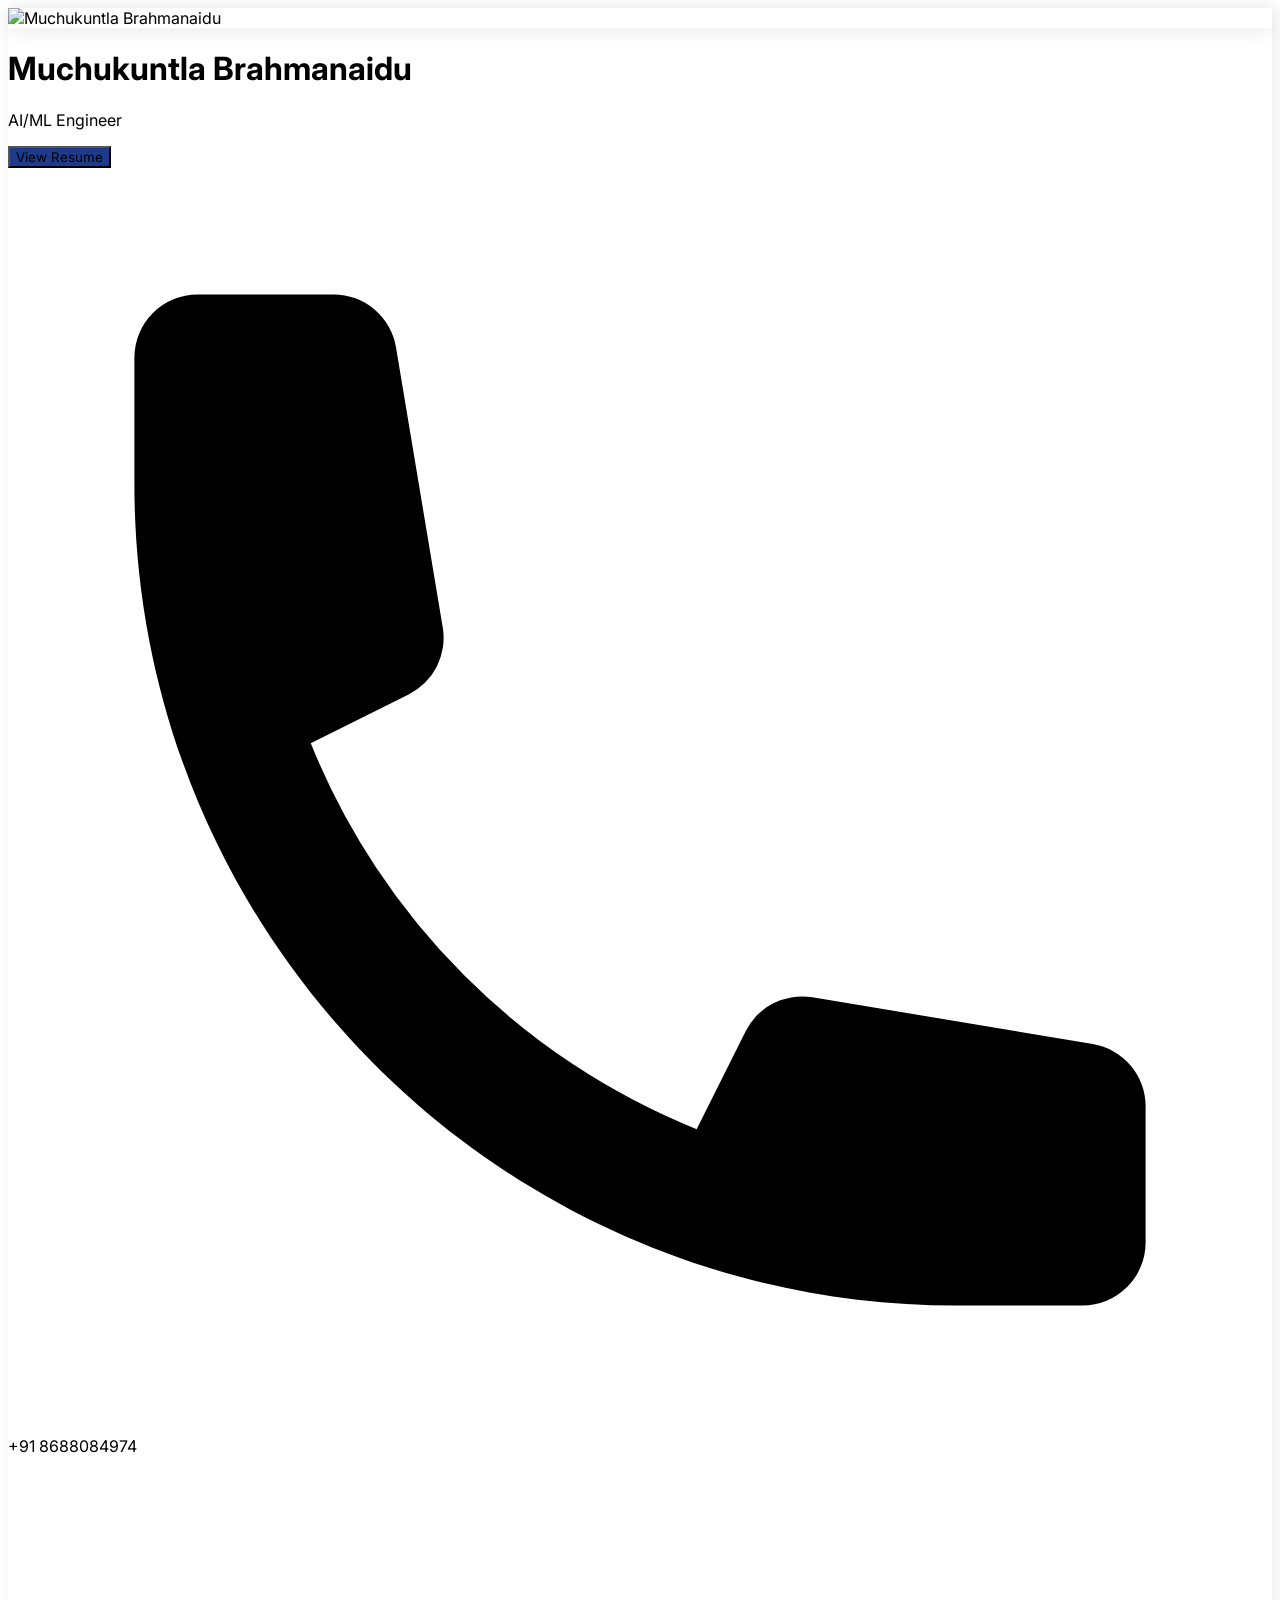
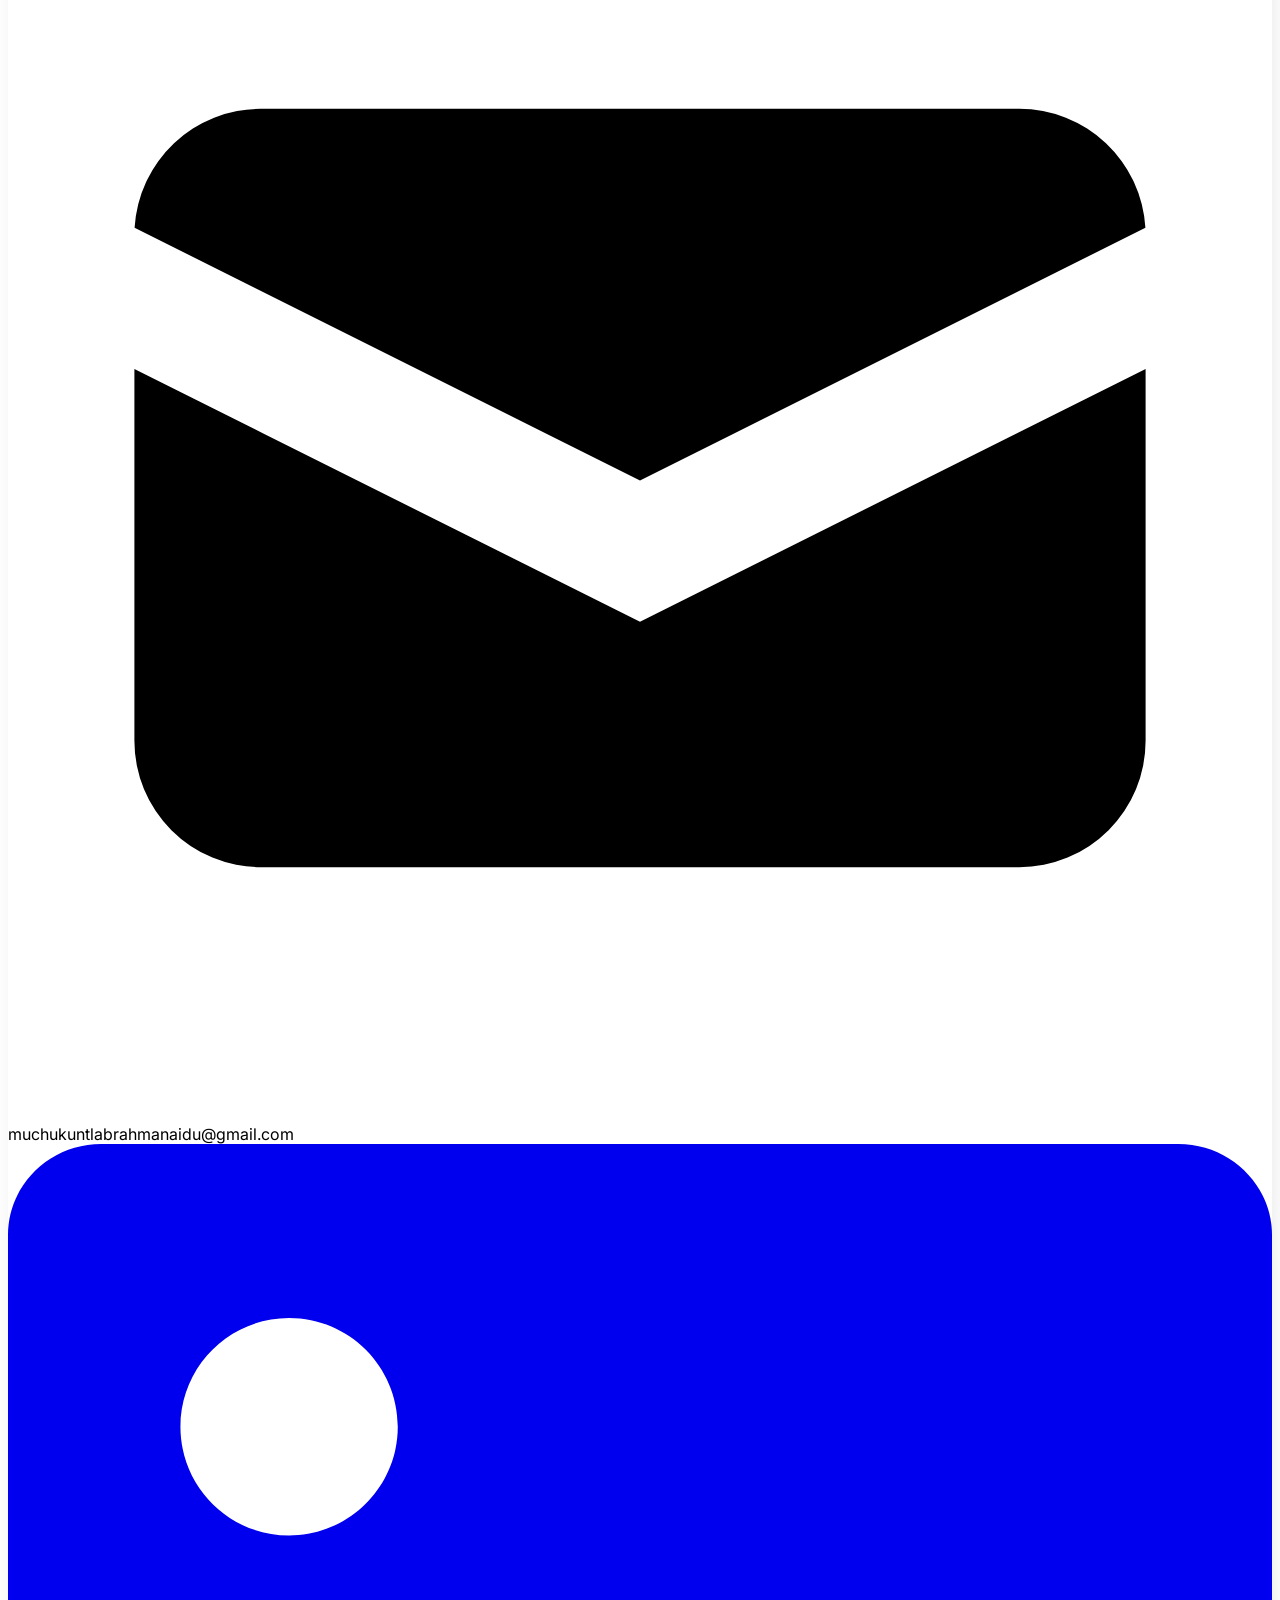
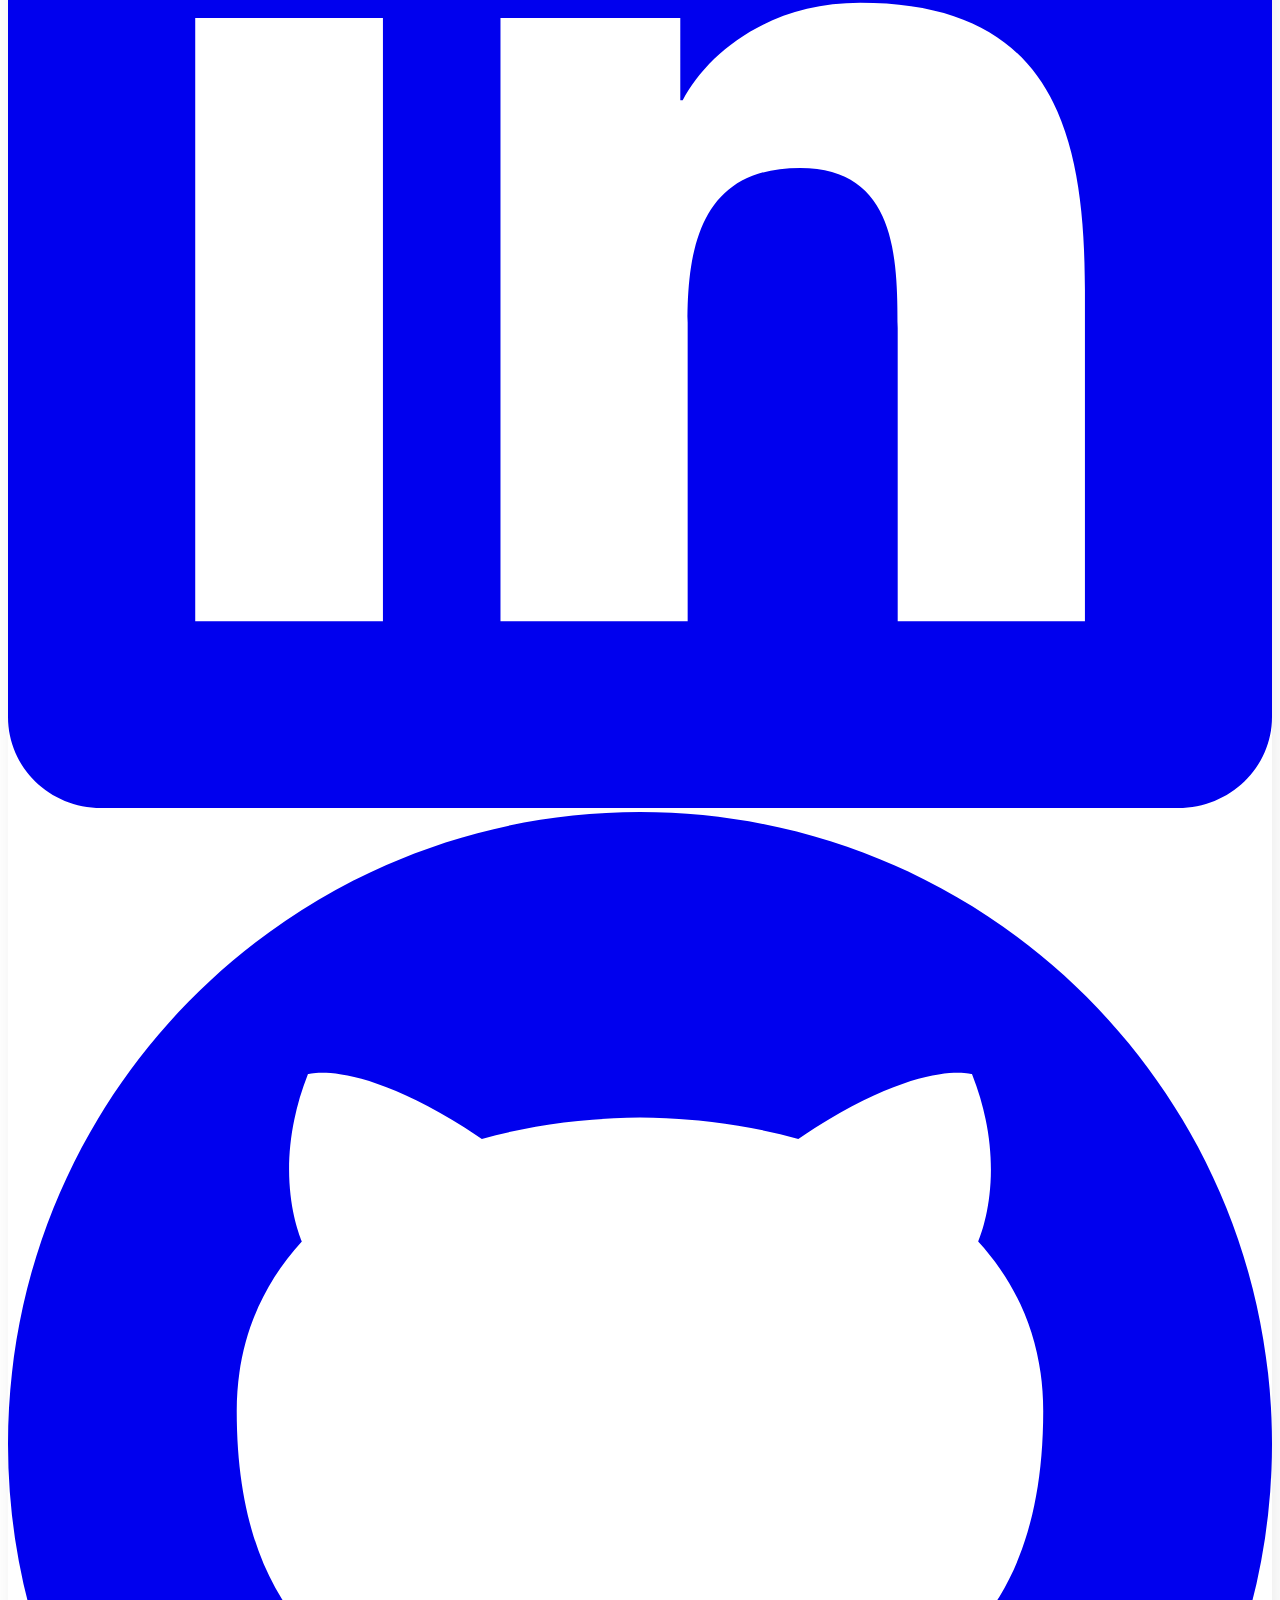
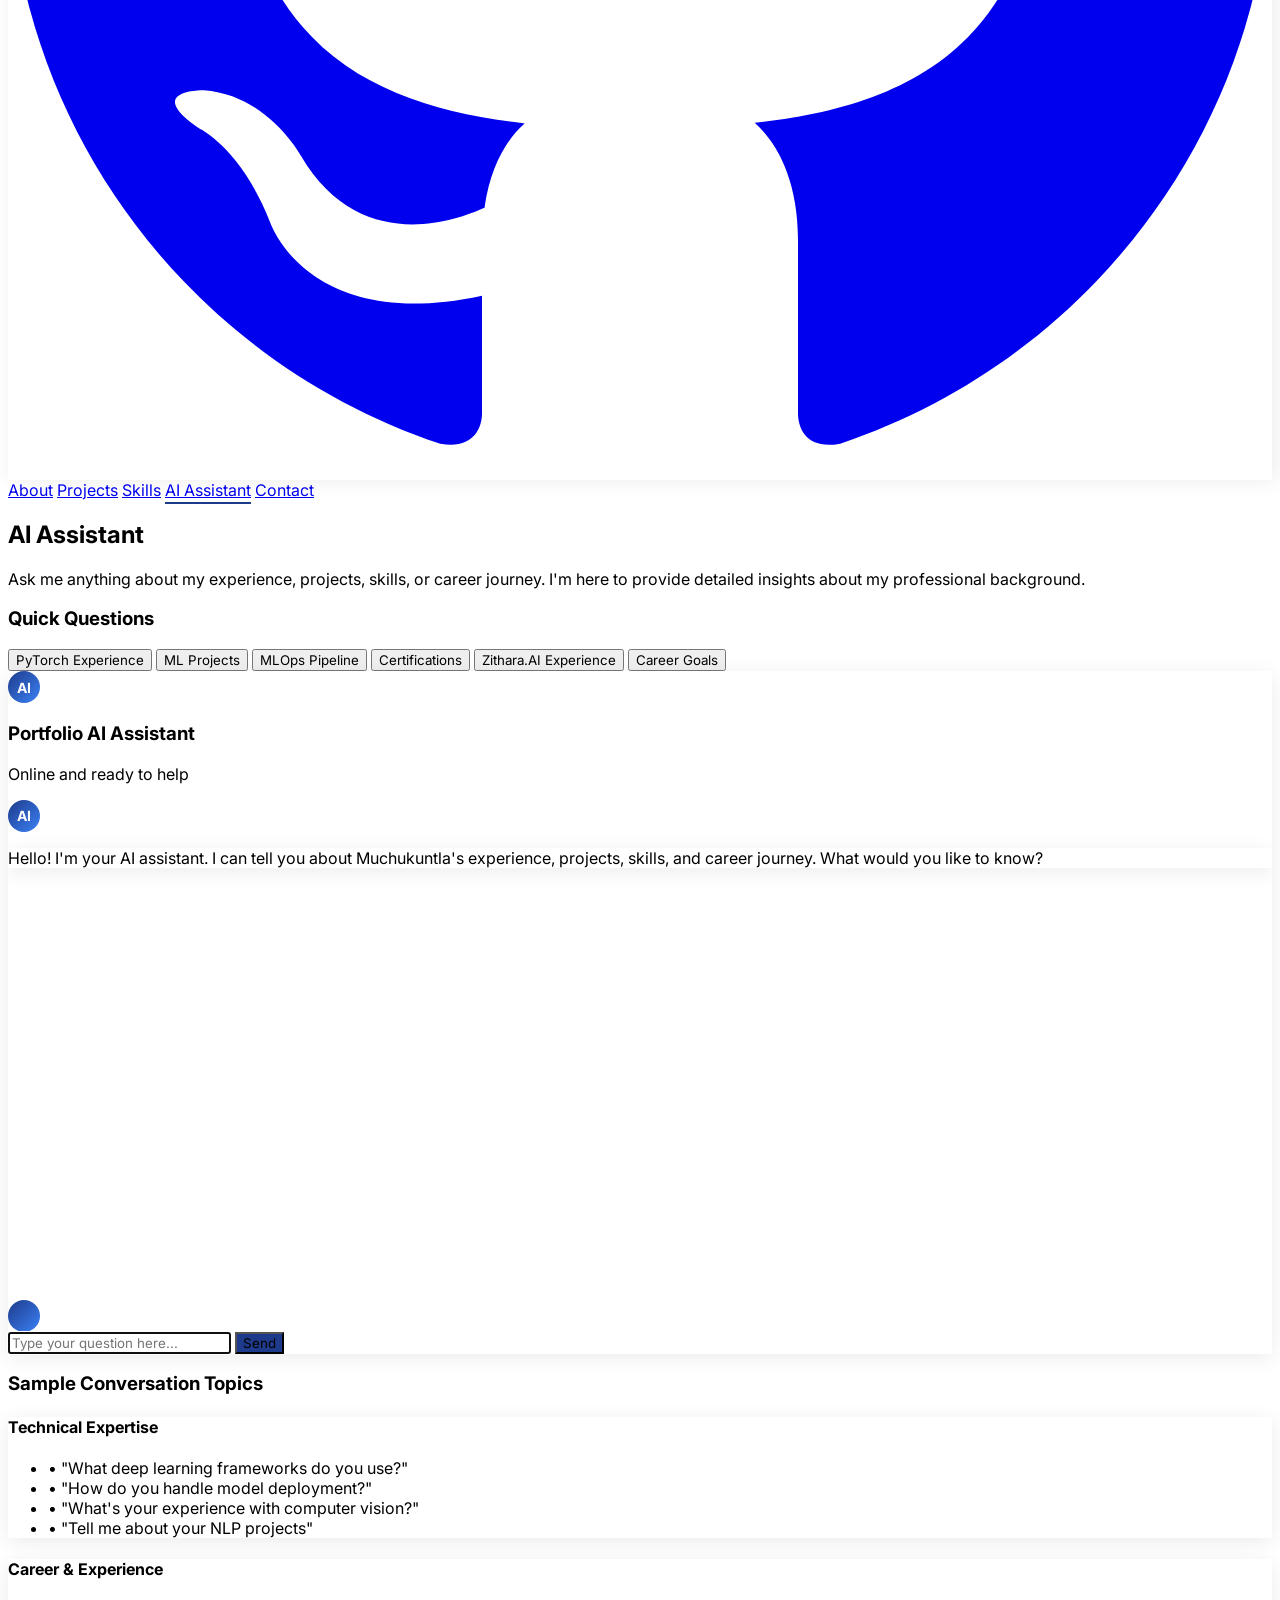
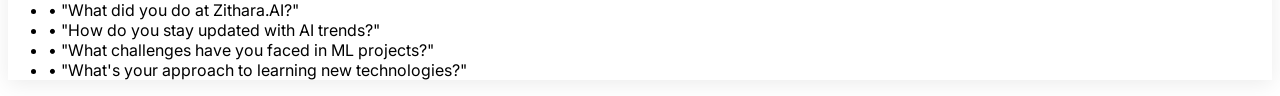
==== ai-assistant.html @ 0ef7ec2d "Changed the entire portfolio" ====
<!DOCTYPE html>
<html lang="en">
<head>
    <meta charset="UTF-8">
    <meta name="viewport" content="width=device-width, initial-scale=1.0">
    <title>AI Assistant - Muchukuntla Brahmanaidu</title>
    <script src="https://cdn.tailwindcss.com"></script>
    <script src="https://cdnjs.cloudflare.com/ajax/libs/animejs/3.2.1/anime.min.js"></script>
    <script src="https://cdnjs.cloudflare.com/ajax/libs/p5.js/1.4.0/p5.min.js"></script>
    <link rel="preconnect" href="https://fonts.googleapis.com">
    <link rel="preconnect" href="https://fonts.gstatic.com" crossorigin>
    <link href="https://fonts.googleapis.com/css2?family=Inter:wght@300;400;500;600;700&family=JetBrains+Mono:wght@400;500&display=swap" rel="stylesheet">
    <style>
        * {
            font-family: 'Inter', sans-serif;
        }
        .mono {
            font-family: 'JetBrains Mono', monospace;
        }
        .bg-particles {
            position: fixed;
            top: 0;
            left: 0;
            width: 100%;
            height: 100%;
            z-index: -1;
        }
        .sidebar-shadow {
            box-shadow: 4px 0 20px rgba(0, 0, 0, 0.08);
        }
        .card-shadow {
            box-shadow: 0 4px 20px rgba(0, 0, 0, 0.08);
            transition: all 0.3s ease;
        }
        .card-shadow:hover {
            box-shadow: 0 8px 30px rgba(0, 0, 0, 0.12);
            transform: translateY(-2px);
        }
        .nav-link {
            position: relative;
            transition: color 0.3s ease;
        }
        .nav-link.active::after {
            content: '';
            position: absolute;
            bottom: -4px;
            left: 0;
            width: 100%;
            height: 2px;
            background-color: #1E3A8A;
        }
        .nav-link:hover {
            color: #1E3A8A;
        }
        .btn-primary {
            background-color: #1E3A8A;
            transition: all 0.3s ease;
        }
        .btn-primary:hover {
            background-color: #1E40AF;
            transform: translateY(-1px);
            box-shadow: 0 4px 12px rgba(30, 58, 138, 0.3);
        }
        .fade-in {
            opacity: 0;
            transform: translateY(20px);
        }
        .fade-in.visible {
            opacity: 1;
            transform: translateY(0);
            transition: all 0.6s ease;
        }
        .chat-container {
            height: 500px;
            overflow-y: auto;
            scroll-behavior: smooth;
        }
        .chat-container::-webkit-scrollbar {
            width: 6px;
        }
        .chat-container::-webkit-scrollbar-track {
            background: #f1f1f1;
            border-radius: 3px;
        }
        .chat-container::-webkit-scrollbar-thumb {
            background: #c1c1c1;
            border-radius: 3px;
        }
        .message {
            animation: fadeInUp 0.5s ease;
        }
        @keyframes fadeInUp {
            from {
                opacity: 0;
                transform: translateY(20px);
            }
            to {
                opacity: 1;
                transform: translateY(0);
            }
        }
        .typing-indicator {
            animation: pulse 1.5s infinite;
        }
        @keyframes pulse {
            0%, 100% { opacity: 0.4; }
            50% { opacity: 1; }
        }
        .quick-question {
            transition: all 0.3s ease;
        }
        .quick-question:hover {
            background-color: #1E40AF;
            transform: translateY(-1px);
        }
        .icon-hover {
            transition: all 0.3s ease;
        }
        .icon-hover:hover {
            color: #1E3A8A;
            transform: translateY(-2px);
        }
        .ai-avatar {
            width: 32px;
            height: 32px;
            border-radius: 50%;
            background: linear-gradient(135deg, #1E3A8A, #3B82F6);
            display: flex;
            align-items: center;
            justify-content: center;
            color: white;
            font-weight: bold;
            font-size: 14px;
        }
        .user-avatar {
            width: 32px;
            height: 32px;
            border-radius: 50%;
            background: linear-gradient(135deg, #10B981, #059669);
            display: flex;
            align-items: center;
            justify-content: center;
            color: white;
            font-weight: bold;
            font-size: 14px;
        }
    </style>
</head>
<body class="bg-white text-gray-900 overflow-x-hidden">
    <!-- Background Particles -->
    <div id="particles-container" class="bg-particles"></div>

    <!-- Main Container -->
    <div class="flex min-h-screen">
        <!-- Left Sidebar -->
        <div class="w-80 bg-white sidebar-shadow fixed h-full z-10 hidden lg:block">
            <div class="p-8 flex flex-col h-full">
                <!-- Profile Section -->
                <div class="flex-shrink-0">
                    <div class="w-48 h-60 mx-auto mb-6 rounded-3xl overflow-hidden card-shadow">
                        <img src="resources/professional-portrait.png" alt="Muchukuntla Brahmanaidu" 
                             class="w-full h-full object-cover">
                    </div>
                    
                    <h1 class="text-2xl font-bold text-center text-gray-900 mb-1">
                        Muchukuntla Brahmanaidu
                    </h1>
                    <p class="text-gray-600 text-center mb-6">AI/ML Engineer</p>
                    
                    <button class="btn-primary w-full py-3 px-6 text-white font-medium rounded-lg mb-8"
                            onclick="window.open('mailto:muchukuntlabrahmanaidu@gmail.com', '_blank')">
                        View Resume
                    </button>
                </div>

                <!-- Contact Information -->
                <div class="flex-grow flex flex-col justify-end space-y-4">
                    <div class="flex items-center space-x-3 text-gray-600">
                        <svg class="w-5 h-5" fill="currentColor" viewBox="0 0 20 20">
                            <path d="M2 3a1 1 0 011-1h2.153a1 1 0 01.986.836l.74 4.435a1 1 0 01-.54 1.06l-1.548.773a11.037 11.037 0 006.105 6.105l.774-1.548a1 1 0 011.059-.54l4.435.74a1 1 0 01.836.986V17a1 1 0 01-1 1h-2C7.82 18 2 12.18 2 5V3z"/>
                        </svg>
                        <span class="text-sm">+91 8688084974</span>
                    </div>
                    
                    <div class="flex items-center space-x-3 text-gray-600">
                        <svg class="w-5 h-5" fill="currentColor" viewBox="0 0 20 20">
                            <path d="M2.003 5.884L10 9.882l7.997-3.998A2 2 0 0016 4H4a2 2 0 00-1.997 1.884z"/>
                            <path d="M18 8.118l-8 4-8-4V14a2 2 0 002 2h12a2 2 0 002-2V8.118z"/>
                        </svg>
                        <span class="text-sm">muchukuntlabrahmanaidu@gmail.com</span>
                    </div>
                    
                    <div class="flex space-x-4 pt-4">
                        <a href="https://www.linkedin.com/in/brahmanaidu-m-17a1a9242/" target="_blank" 
                           class="icon-hover text-gray-600">
                            <svg class="w-6 h-6" fill="currentColor" viewBox="0 0 24 24">
                                <path d="M20.447 20.452h-3.554v-5.569c0-1.328-.027-3.037-1.852-3.037-1.853 0-2.136 1.445-2.136 2.939v5.667H9.351V9h3.414v1.561h.046c.477-.9 1.637-1.85 3.37-1.85 3.601 0 4.267 2.37 4.267 5.455v6.286zM5.337 7.433c-1.144 0-2.063-.926-2.063-2.065 0-1.138.92-2.063 2.063-2.063 1.14 0 2.064.925 2.064 2.063 0 1.139-.925 2.065-2.064 2.065zm1.782 13.019H3.555V9h3.564v11.452zM22.225 0H1.771C.792 0 0 .774 0 1.729v20.542C0 23.227.792 24 1.771 24h20.451C23.2 24 24 23.227 24 22.271V1.729C24 .774 23.2 0 22.222 0h.003z"/>
                            </svg>
                        </a>
                        <a href="https://github.com/Naidi47" target="_blank" 
                           class="icon-hover text-gray-600">
                            <svg class="w-6 h-6" fill="currentColor" viewBox="0 0 24 24">
                                <path d="M12 0c-6.626 0-12 5.373-12 12 0 5.302 3.438 9.8 8.207 11.387.599.111.793-.261.793-.577v-2.234c-3.338.726-4.033-1.416-4.033-1.416-.546-1.387-1.333-1.756-1.333-1.756-1.089-.745.083-.729.083-.729 1.205.084 1.839 1.237 1.839 1.237 1.07 1.834 2.807 1.304 3.492.997.107-.775.418-1.305.762-1.604-2.665-.305-5.467-1.334-5.467-5.931 0-1.311.469-2.381 1.236-3.221-.124-.303-.535-1.524.117-3.176 0 0 1.008-.322 3.301 1.23.957-.266 1.983-.399 3.003-.404 1.02.005 2.047.138 3.006.404 2.291-1.552 3.297-1.23 3.297-1.23.653 1.653.242 2.874.118 3.176.77.84 1.235 1.911 1.235 3.221 0 4.609-2.807 5.624-5.479 5.921.43.372.823 1.102.823 2.222v3.293c0 .319.192.694.801.576 4.765-1.589 8.199-6.086 8.199-11.386 0-6.627-5.373-12-12-12z"/>
                            </svg>
                        </a>
                    </div>
                </div>
            </div>
        </div>

        <!-- Main Content Area -->
        <div class="flex-1 lg:ml-80">
            <!-- Navigation Bar -->
            <nav class="bg-white/80 backdrop-blur-sm border-b border-gray-100 sticky top-0 z-20">
                <div class="px-8 py-4 flex justify-end">
                    <div class="flex space-x-8">
                        <a href="index.html" class="nav-link text-gray-600 font-medium">About</a>
                        <a href="projects.html" class="nav-link text-gray-600 font-medium">Projects</a>
                        <a href="skills.html" class="nav-link text-gray-600 font-medium">Skills</a>
                        <a href="ai-assistant.html" class="nav-link active text-gray-900 font-medium">AI Assistant</a>
                        <a href="contact.html" class="nav-link text-gray-600 font-medium">Contact</a>
                    </div>
                </div>
            </nav>

            <!-- Content -->
            <div class="px-8 py-12 max-w-6xl">
                <!-- Header -->
                <section class="fade-in mb-12">
                    <h2 class="text-4xl font-bold text-gray-900 mb-6">
                        AI Assistant
                        <span class="block w-16 h-1 bg-blue-900 mt-2"></span>
                    </h2>
                    <p class="text-lg text-gray-700">
                        Ask me anything about my experience, projects, skills, or career journey. 
                        I'm here to provide detailed insights about my professional background.
                    </p>
                </section>

                <!-- Quick Questions -->
                <section class="fade-in mb-8">
                    <h3 class="text-xl font-semibold text-gray-900 mb-4">Quick Questions</h3>
                    <div class="flex flex-wrap gap-3">
                        <button class="quick-question bg-blue-900 text-white px-4 py-2 rounded-lg text-sm font-medium" 
                                onclick="askQuestion('Tell me about your experience with PyTorch')">
                            PyTorch Experience
                        </button>
                        <button class="quick-question bg-blue-900 text-white px-4 py-2 rounded-lg text-sm font-medium" 
                                onclick="askQuestion('What ML projects have you worked on?')">
                            ML Projects
                        </button>
                        <button class="quick-question bg-blue-900 text-white px-4 py-2 rounded-lg text-sm font-medium" 
                                onclick="askQuestion('Explain your MLOps pipeline experience')">
                            MLOps Pipeline
                        </button>
                        <button class="quick-question bg-blue-900 text-white px-4 py-2 rounded-lg text-sm font-medium" 
                                onclick="askQuestion('What certifications do you have?')">
                            Certifications
                        </button>
                        <button class="quick-question bg-blue-900 text-white px-4 py-2 rounded-lg text-sm font-medium" 
                                onclick="askQuestion('Tell me about your experience at Zithara.AI')">
                            Zithara.AI Experience
                        </button>
                        <button class="quick-question bg-blue-900 text-white px-4 py-2 rounded-lg text-sm font-medium" 
                                onclick="askQuestion('What are your career goals?')">
                            Career Goals
                        </button>
                    </div>
                </section>

                <!-- Chat Interface -->
                <section class="fade-in">
                    <div class="card-shadow bg-white rounded-xl overflow-hidden">
                        <!-- Chat Header -->
                        <div class="bg-blue-900 text-white p-4">
                            <div class="flex items-center">
                                <div class="ai-avatar mr-3">AI</div>
                                <div>
                                    <h3 class="font-semibold">Portfolio AI Assistant</h3>
                                    <p class="text-sm text-blue-200">Online and ready to help</p>
                                </div>
                            </div>
                        </div>

                        <!-- Chat Messages -->
                        <div id="chat-container" class="chat-container p-6 bg-gray-50">
                            <!-- Welcome Message -->
                            <div class="message flex items-start mb-4">
                                <div class="ai-avatar mr-3">AI</div>
                                <div class="bg-white rounded-lg p-4 card-shadow max-w-md">
                                    <p class="text-gray-700">
                                        Hello! I'm your AI assistant. I can tell you about Muchukuntla's experience, 
                                        projects, skills, and career journey. What would you like to know?
                                    </p>
                                </div>
                            </div>
                        </div>

                        <!-- Typing Indicator -->
                        <div id="typing-indicator" class="hidden px-6 pb-4">
                            <div class="flex items-center">
                                <div class="ai-avatar mr-3"></div>
                                <div class="bg-white rounded-lg p-3 card-shadow">
                                    <div class="flex space-x-1">
                                        <div class="w-2 h-2 bg-gray-400 rounded-full typing-indicator"></div>
                                        <div class="w-2 h-2 bg-gray-400 rounded-full typing-indicator" style="animation-delay: 0.2s"></div>
                                        <div class="w-2 h-2 bg-gray-400 rounded-full typing-indicator" style="animation-delay: 0.4s"></div>
                                    </div>
                                </div>
                            </div>
                        </div>

                        <!-- Chat Input -->
                        <div class="border-t border-gray-200 p-4 bg-white">
                            <div class="flex space-x-3">
                                <input type="text" id="chat-input" 
                                       placeholder="Type your question here..." 
                                       class="flex-1 px-4 py-2 border border-gray-300 rounded-lg focus:outline-none focus:ring-2 focus:ring-blue-900 focus:border-transparent"
                                       onkeypress="handleKeyPress(event)">
                                <button onclick="sendMessage()" 
                                        class="btn-primary px-6 py-2 text-white font-medium rounded-lg">
                                    Send
                                </button>
                            </div>
                        </div>
                    </div>
                </section>

                <!-- Sample Conversation Topics -->
                <section class="fade-in mt-12">
                    <h3 class="text-xl font-semibold text-gray-900 mb-6">Sample Conversation Topics</h3>
                    <div class="grid md:grid-cols-2 gap-6">
                        <div class="card-shadow bg-white rounded-xl p-6">
                            <h4 class="text-lg font-semibold text-gray-900 mb-3">Technical Expertise</h4>
                            <ul class="space-y-2 text-gray-700">
                                <li>• "What deep learning frameworks do you use?"</li>
                                <li>• "How do you handle model deployment?"</li>
                                <li>• "What's your experience with computer vision?"</li>
                                <li>• "Tell me about your NLP projects"</li>
                            </ul>
                        </div>
                        <div class="card-shadow bg-white rounded-xl p-6">
                            <h4 class="text-lg font-semibold text-gray-900 mb-3">Career & Experience</h4>
                            <ul class="space-y-2 text-gray-700">
                                <li>• "What did you do at Zithara.AI?"</li>
                                <li>• "How do you stay updated with AI trends?"</li>
                                <li>• "What challenges have you faced in ML projects?"</li>
                                <li>• "What's your approach to learning new technologies?"</li>
                            </ul>
                        </div>
                    </div>
                </section>
            </div>
        </div>
    </div>

    <script src="main.js"></script>
</body>
</html>
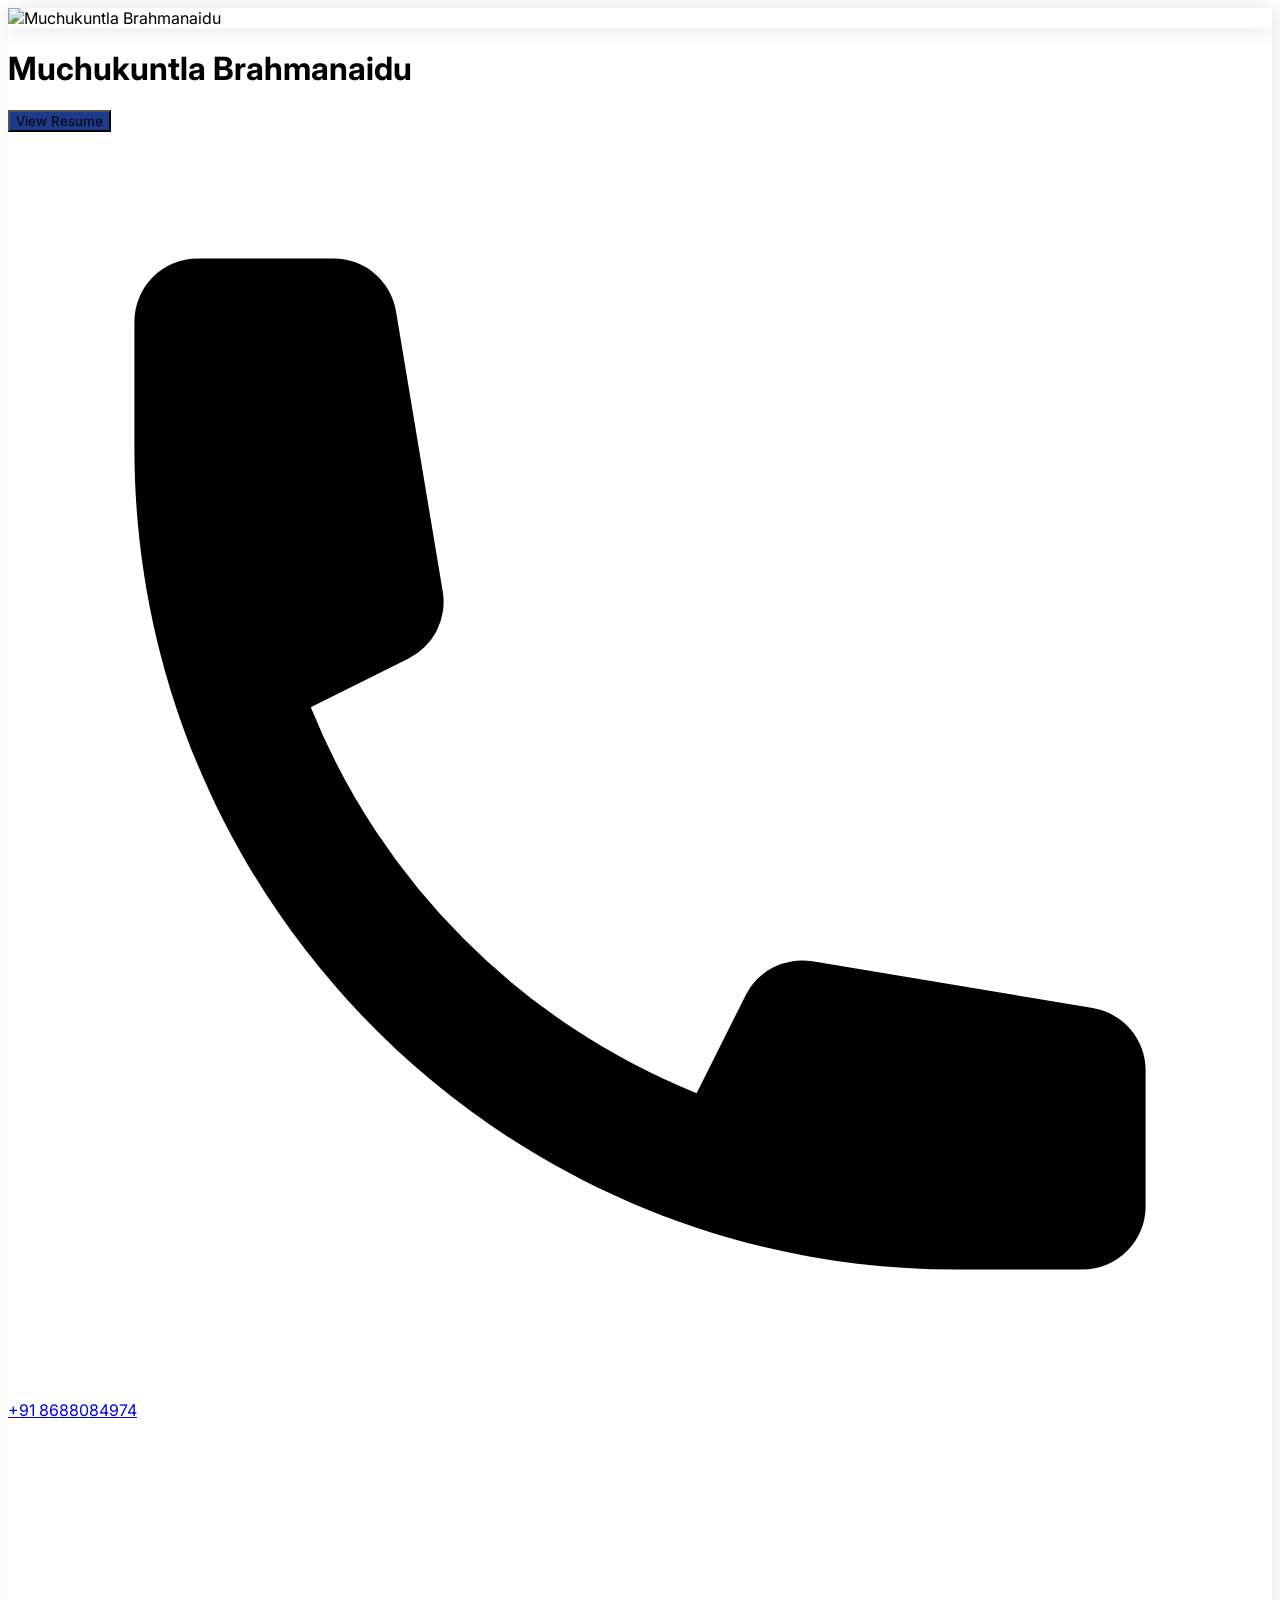
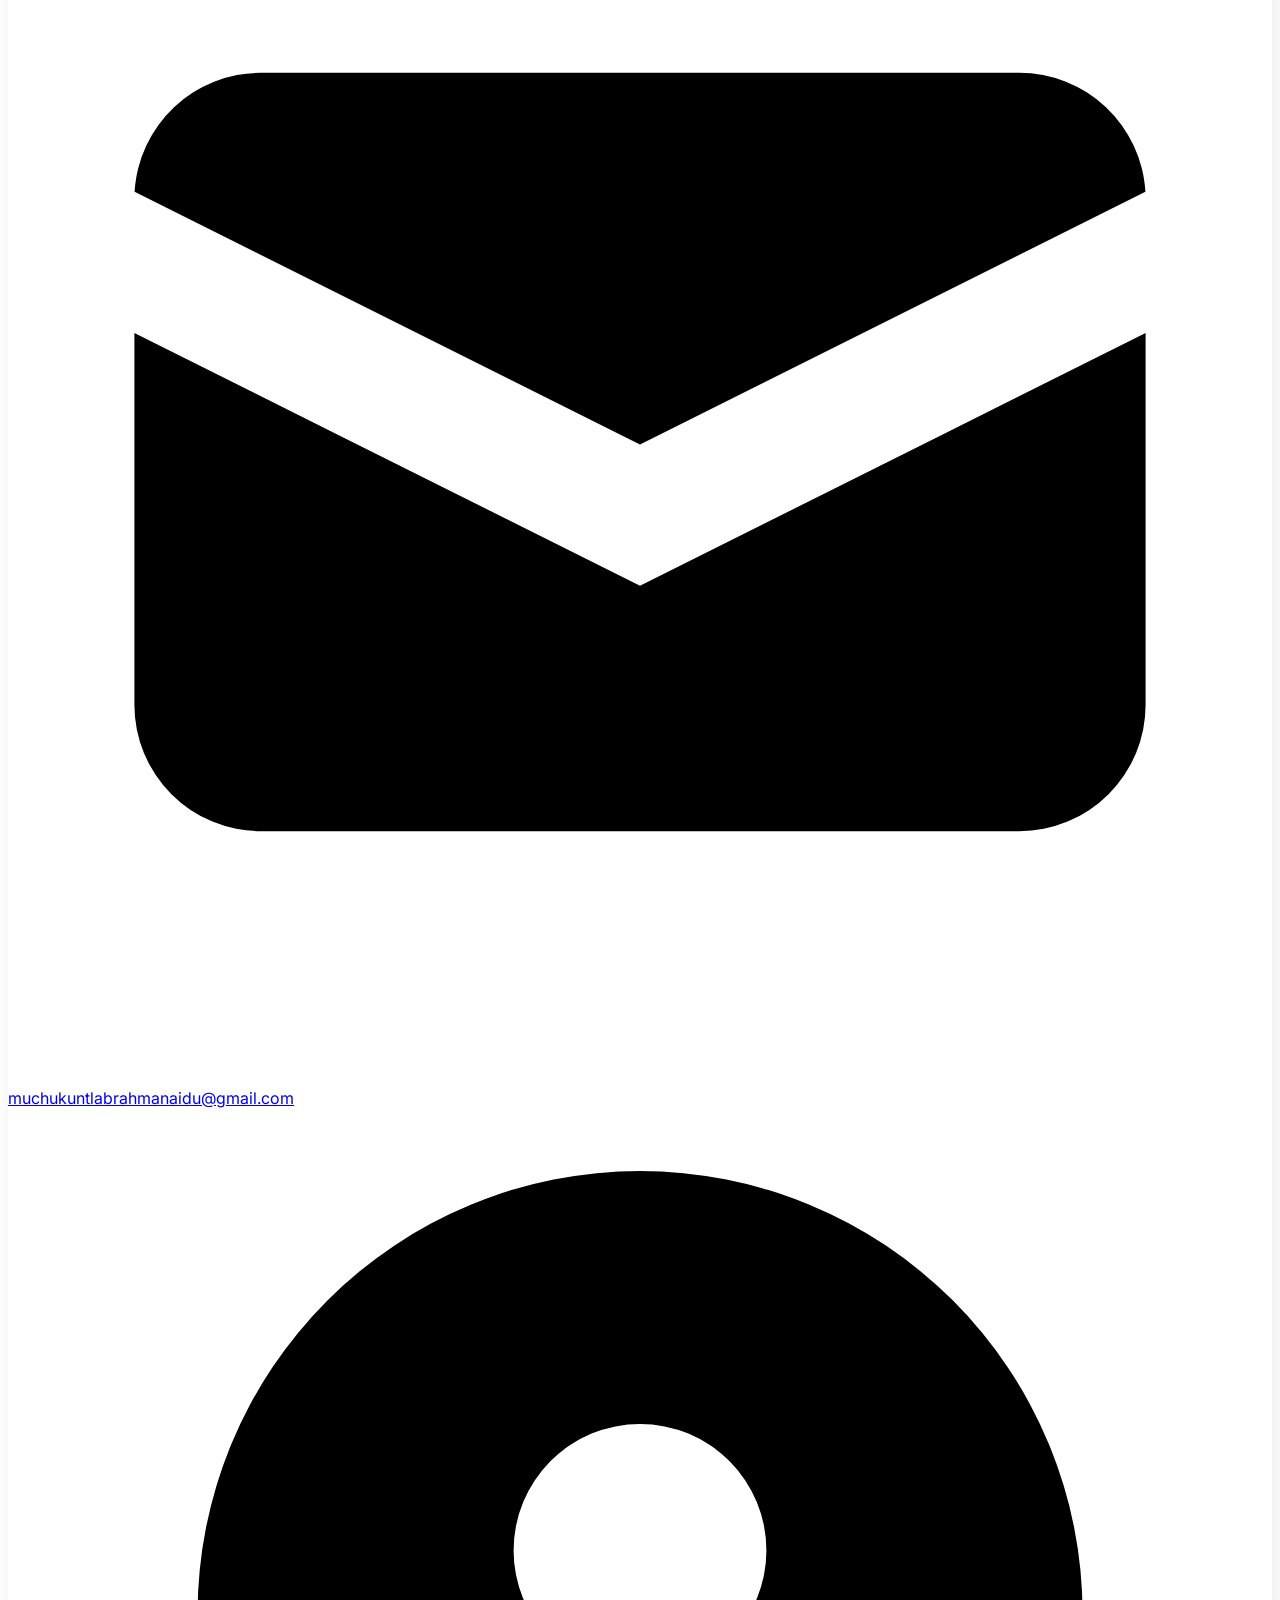
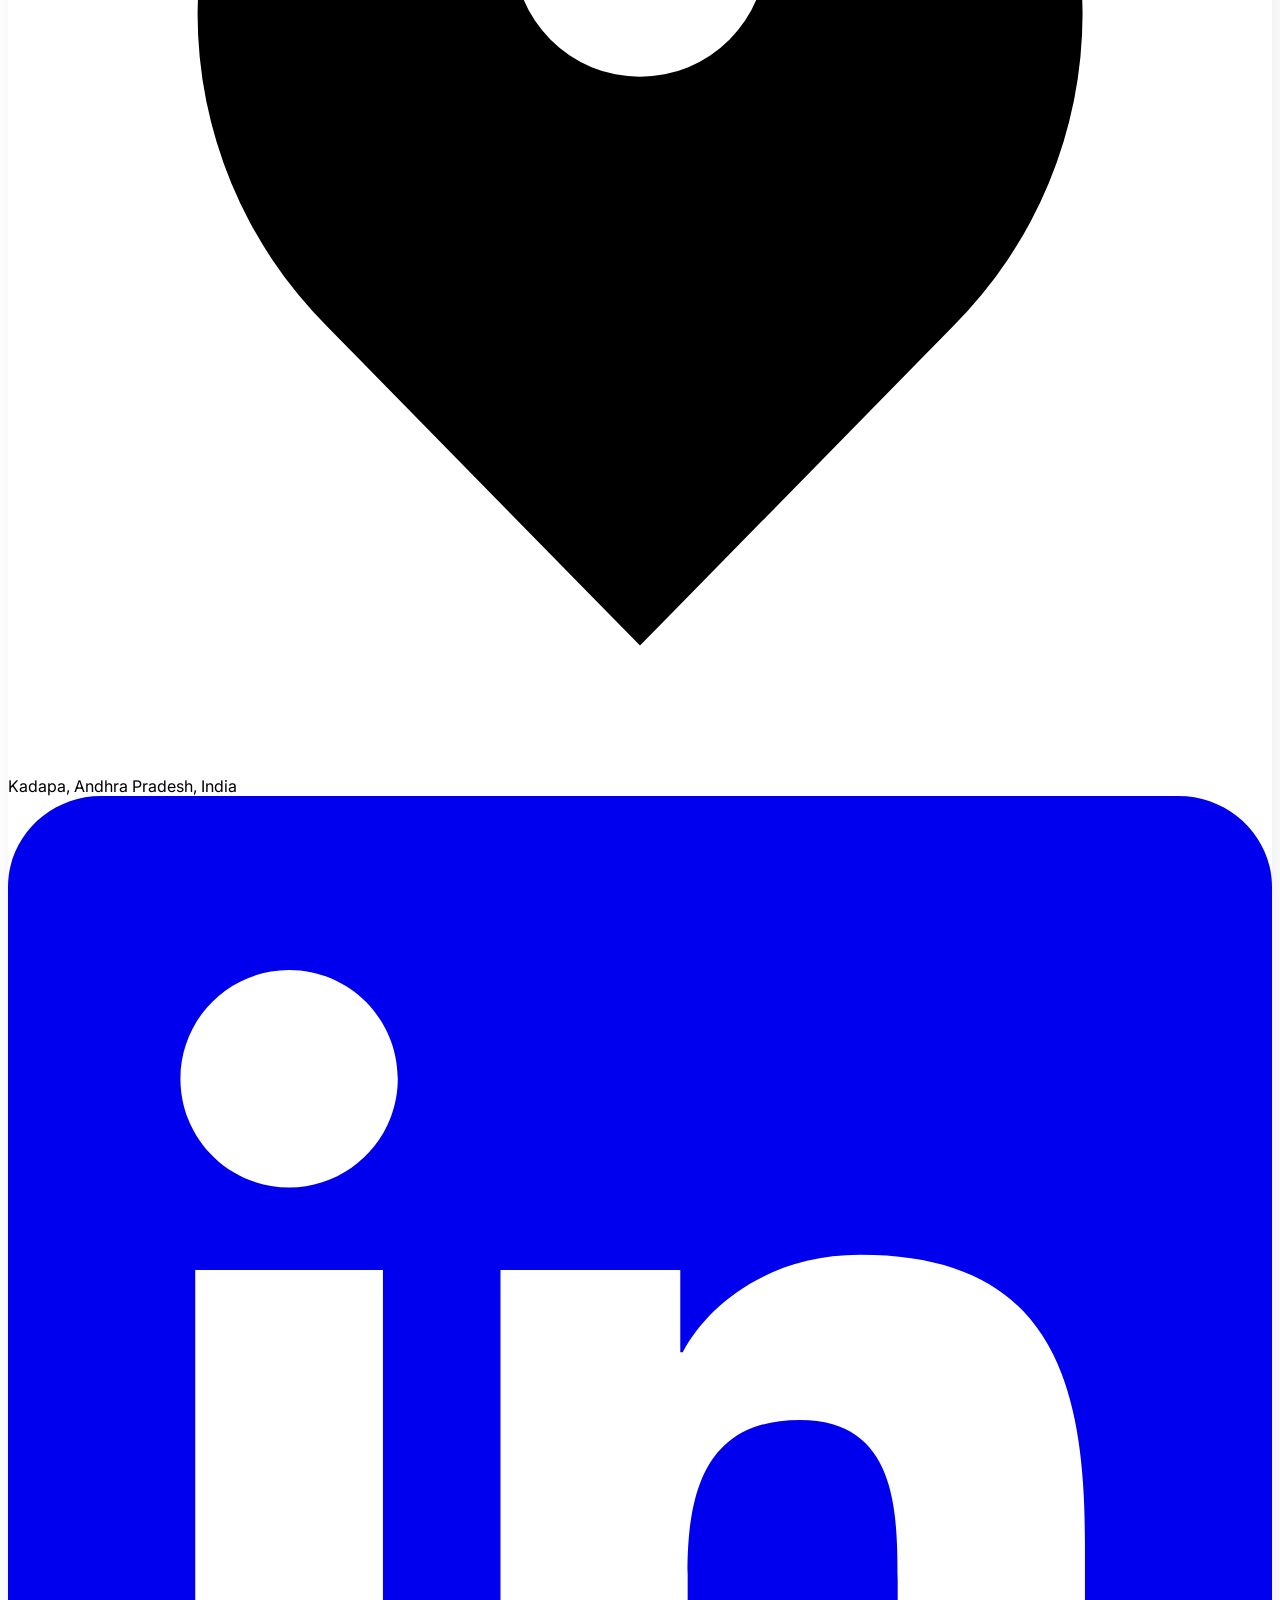
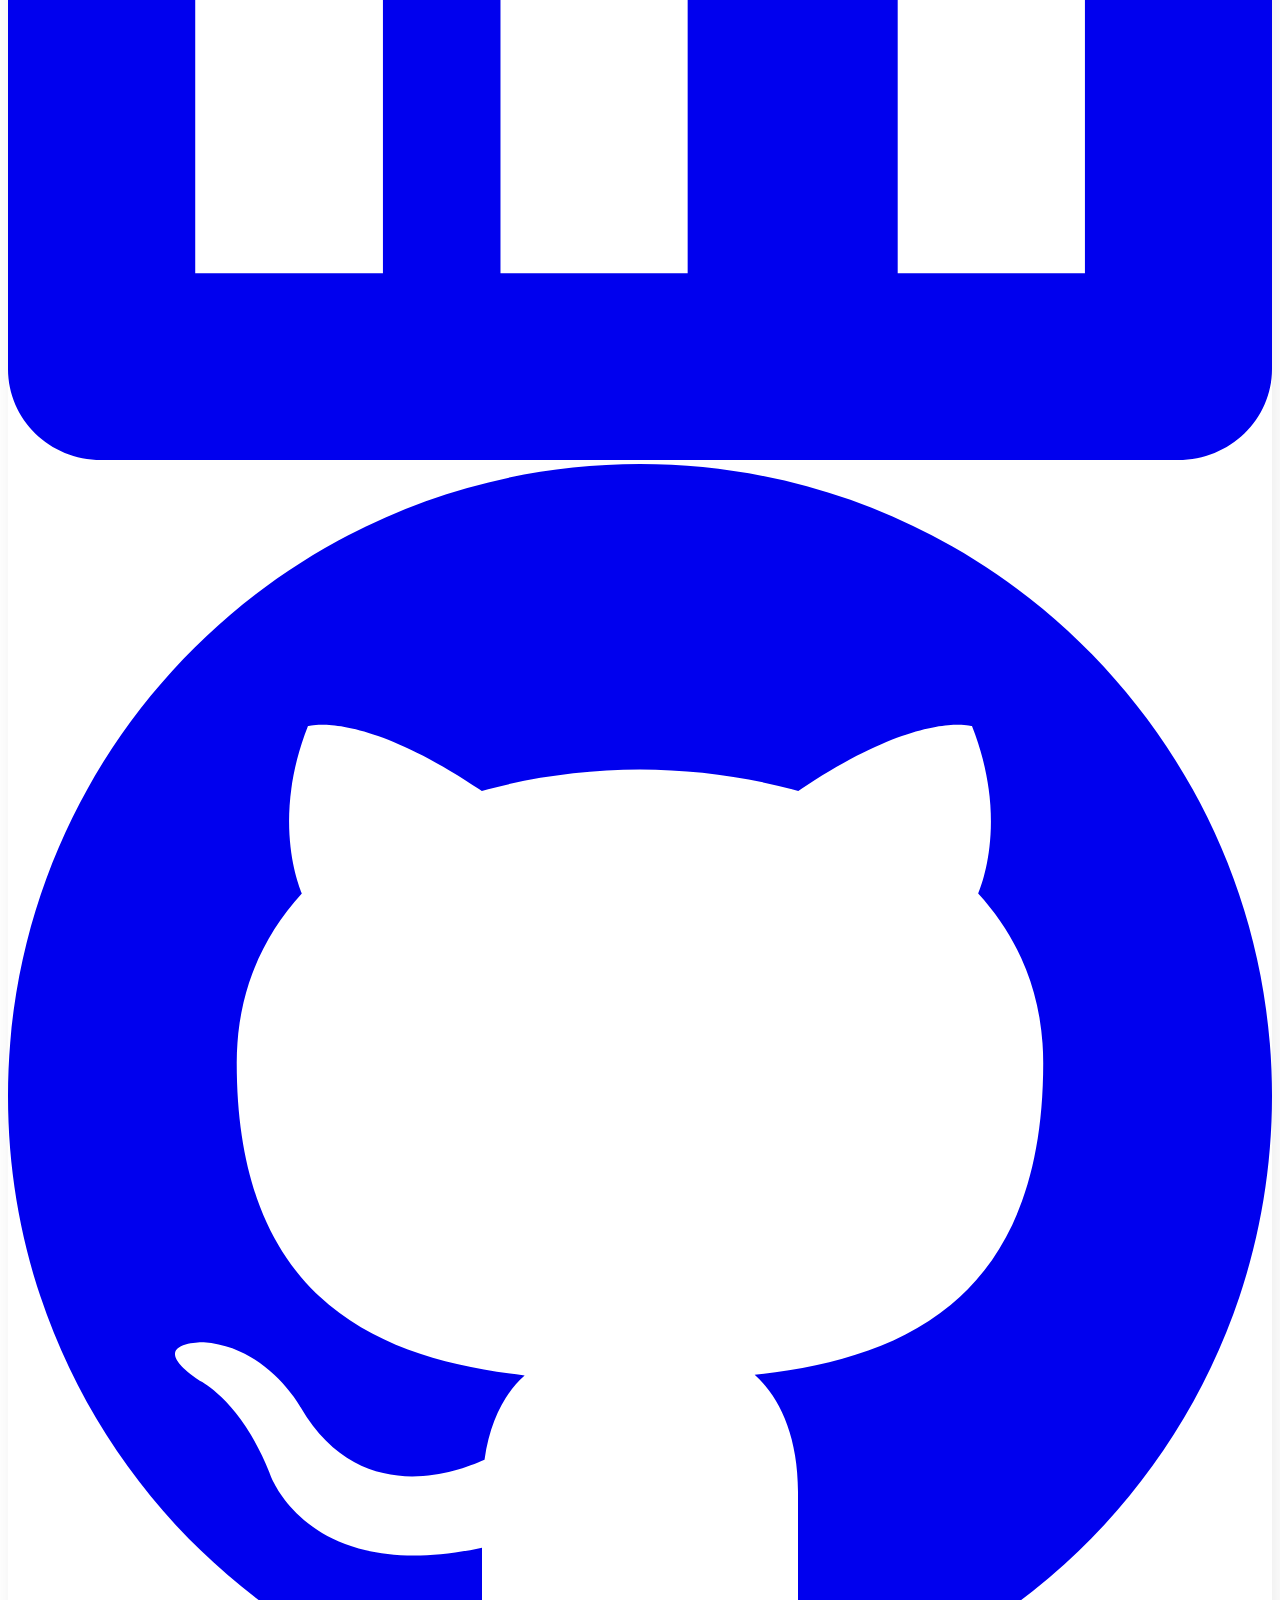
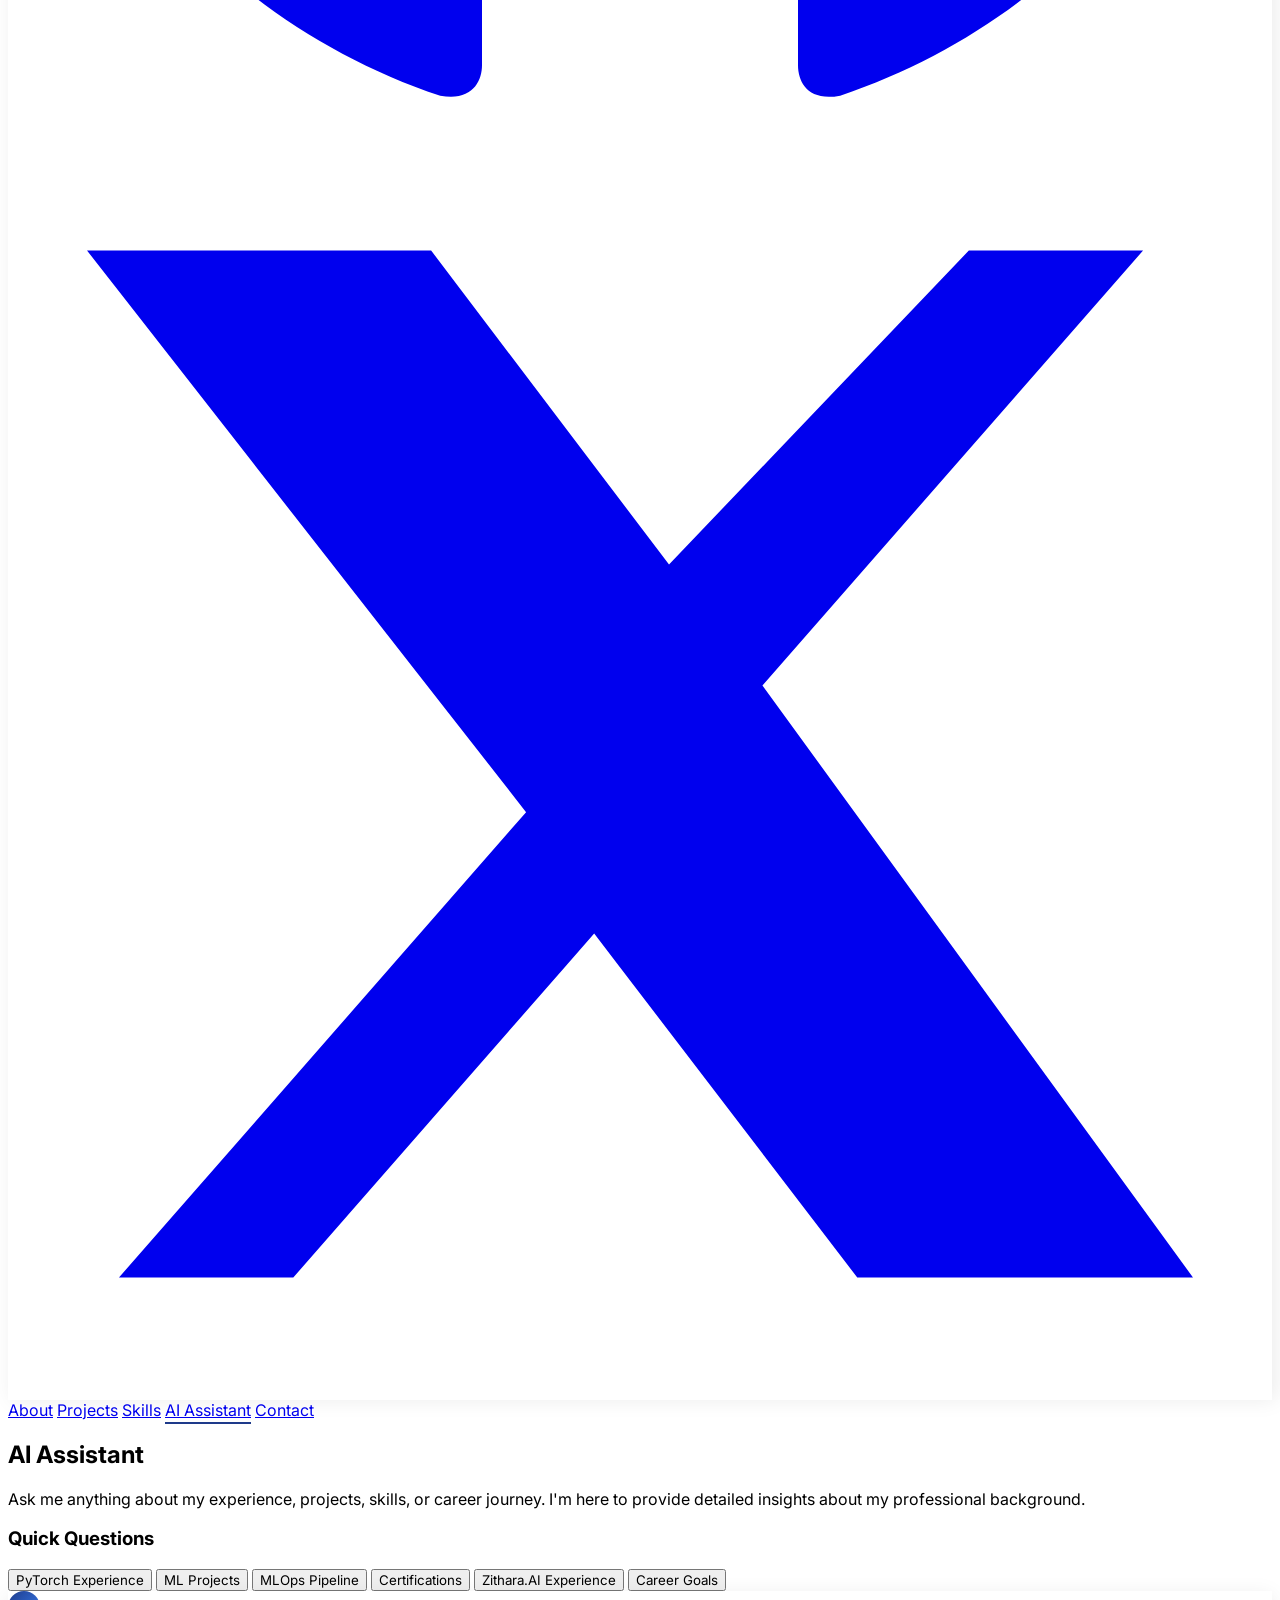
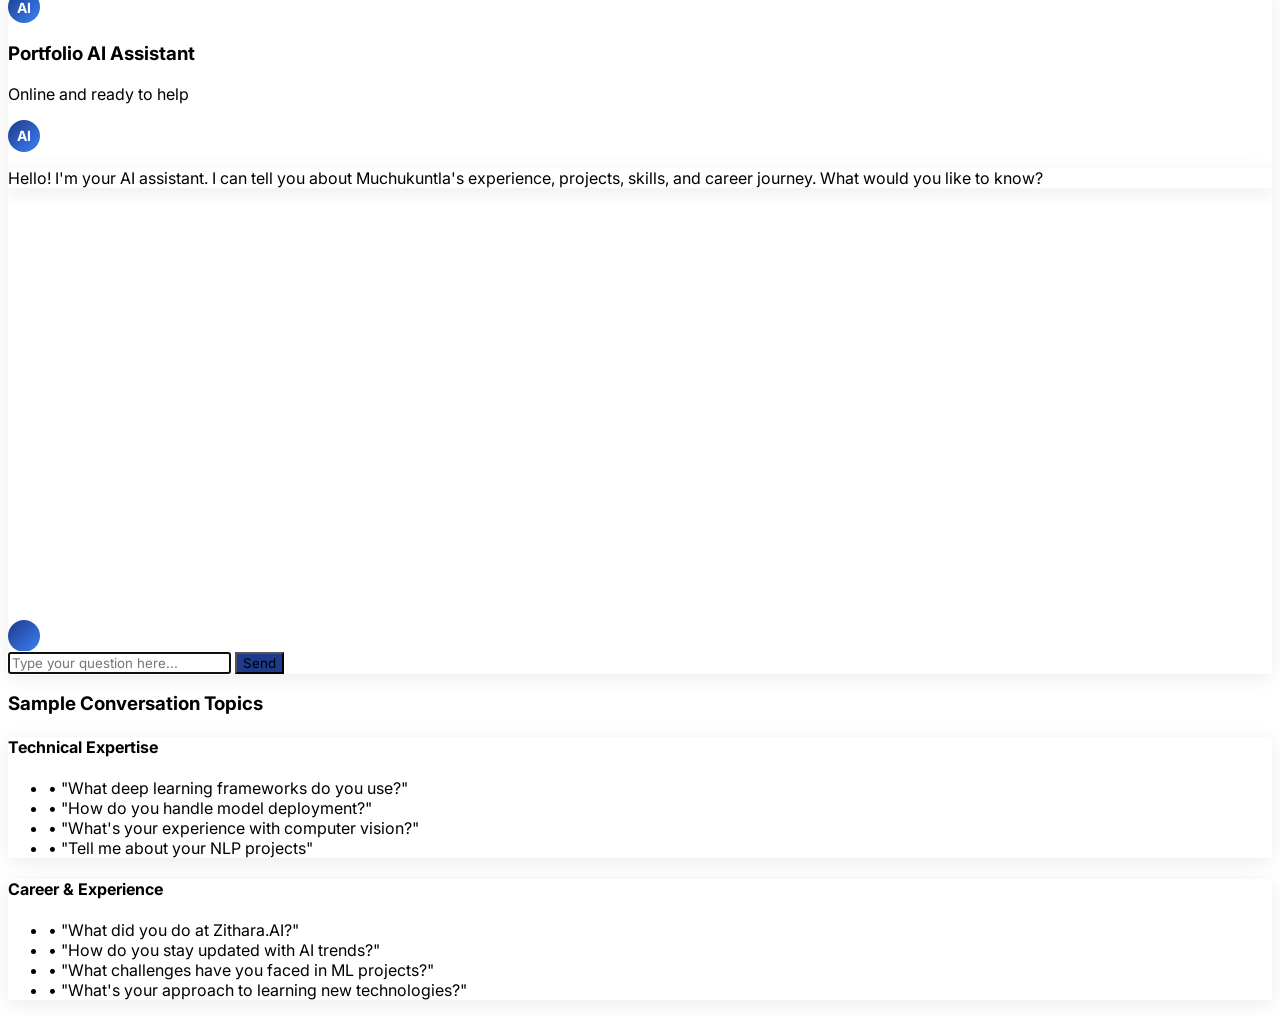
==== commit 3ca0df3f: "Made changes" ====
--- a/ai-assistant.html
+++ b/ai-assistant.html
@@ -6,6 +6,9 @@
     <title>AI Assistant - Muchukuntla Brahmanaidu</title>
     <script src="https://cdn.tailwindcss.com"></script>
     <script src="https://cdnjs.cloudflare.com/ajax/libs/animejs/3.2.1/anime.min.js"></script>
+    <script src="https://cdnjs.cloudflare.com/ajax/libs/typed.js/2.0.12/typed.min.js"></script>
+    <script src="https://unpkg.com/splitting@1.0.6/dist/splitting.js"></script>
+    <link rel="stylesheet" href="https://unpkg.com/splitting@1.0.6/dist/splitting.css">
     <script src="https://cdnjs.cloudflare.com/ajax/libs/p5.js/1.4.0/p5.min.js"></script>
     <link rel="preconnect" href="https://fonts.googleapis.com">
     <link rel="preconnect" href="https://fonts.gstatic.com" crossorigin>
@@ -70,6 +73,7 @@
             transform: translateY(0);
             transition: all 0.6s ease;
         }
+        /* AI Chat Specific Styles */
         .chat-container {
             height: 500px;
             overflow-y: auto;
@@ -144,42 +148,59 @@
             font-weight: bold;
             font-size: 14px;
         }
+        /* Sidebar Scrollbar from Index */
+        .sidebar-scroll::-webkit-scrollbar {
+            width: 4px;
+        }
+        .sidebar-scroll::-webkit-scrollbar-track {
+            background: transparent;
+        }
+        .sidebar-scroll::-webkit-scrollbar-thumb {
+            background: #e2e8f0;
+            border-radius: 10px;
+        }
+        .typewriter {
+            border-right: 2px solid #1E3A8A;
+            animation: blink 1s infinite;
+        }
+        @keyframes blink {
+            0%, 50% { border-color: #1E3A8A; }
+            51%, 100% { border-color: transparent; }
+        }
     </style>
 </head>
 <body class="bg-white text-gray-900 overflow-x-hidden">
-    <!-- Background Particles -->
     <div id="particles-container" class="bg-particles"></div>
 
-    <!-- Main Container -->
     <div class="flex min-h-screen">
-        <!-- Left Sidebar -->
-        <div class="w-80 bg-white sidebar-shadow fixed h-full z-10 hidden lg:block">
-            <div class="p-8 flex flex-col h-full">
-                <!-- Profile Section -->
+        
+        <div class="w-80 bg-white sidebar-shadow sticky top-0 h-screen overflow-y-auto sidebar-scroll z-10 hidden lg:block">
+            <div class="p-8 flex flex-col min-h-full">
                 <div class="flex-shrink-0">
                     <div class="w-48 h-60 mx-auto mb-6 rounded-3xl overflow-hidden card-shadow">
                         <img src="resources/professional-portrait.png" alt="Muchukuntla Brahmanaidu" 
                              class="w-full h-full object-cover">
                     </div>
                     
-                    <h1 class="text-2xl font-bold text-center text-gray-900 mb-1">
+                    <h1 class="text-2xl font-bold text-center text-gray-900 mb-1" data-splitting>
                         Muchukuntla Brahmanaidu
                     </h1>
-                    <p class="text-gray-600 text-center mb-6">AI/ML Engineer</p>
+                    <p class="text-gray-600 text-center mb-6">
+                        <span id="typed-role"></span>
+                    </p>
                     
                     <button class="btn-primary w-full py-3 px-6 text-white font-medium rounded-lg mb-8"
-                            onclick="window.open('mailto:muchukuntlabrahmanaidu@gmail.com', '_blank')">
+                            onclick="window.open('Resume.pdf', '_blank')">
                         View Resume
                     </button>
                 </div>
 
-                <!-- Contact Information -->
-                <div class="flex-grow flex flex-col justify-end space-y-4">
+                <div class="mt-auto space-y-4">
                     <div class="flex items-center space-x-3 text-gray-600">
                         <svg class="w-5 h-5" fill="currentColor" viewBox="0 0 20 20">
                             <path d="M2 3a1 1 0 011-1h2.153a1 1 0 01.986.836l.74 4.435a1 1 0 01-.54 1.06l-1.548.773a11.037 11.037 0 006.105 6.105l.774-1.548a1 1 0 011.059-.54l4.435.74a1 1 0 01.836.986V17a1 1 0 01-1 1h-2C7.82 18 2 12.18 2 5V3z"/>
                         </svg>
-                        <span class="text-sm">+91 8688084974</span>
+                        <a href="tel:+918688084974" class="text-sm truncate hover:text-blue-900">+91 8688084974</a>
                     </div>
                     
                     <div class="flex items-center space-x-3 text-gray-600">
@@ -187,31 +208,32 @@
                             <path d="M2.003 5.884L10 9.882l7.997-3.998A2 2 0 0016 4H4a2 2 0 00-1.997 1.884z"/>
                             <path d="M18 8.118l-8 4-8-4V14a2 2 0 002 2h12a2 2 0 002-2V8.118z"/>
                         </svg>
-                        <span class="text-sm">muchukuntlabrahmanaidu@gmail.com</span>
-                    </div>
-                    
+                        <a href="mailto:muchukuntlabrahmanaidu@gmail.com" class="text-sm truncate hover:text-blue-900">muchukuntlabrahmanaidu@gmail.com</a>
+                    </div>
+                    <div class="flex items-center space-x-3 text-gray-600">
+                        <svg class="w-5 h-5" fill="currentColor" viewBox="0 0 20 20">
+                            <path fill-rule="evenodd" d="M5.05 3.05a7 7 0 119.9 9.9L10 18l-4.95-5.05a7 7 0 010-9.9zM10 9a2 2 0 100-4 2 2 0 000 4z" clip-rule="evenodd"/>
+                        </svg>
+                        <span class="text-sm">Kadapa, Andhra Pradesh, India</span>
+                    </div>
+
                     <div class="flex space-x-4 pt-4">
-                        <a href="https://www.linkedin.com/in/brahmanaidu-m-17a1a9242/" target="_blank" 
-                           class="icon-hover text-gray-600">
-                            <svg class="w-6 h-6" fill="currentColor" viewBox="0 0 24 24">
-                                <path d="M20.447 20.452h-3.554v-5.569c0-1.328-.027-3.037-1.852-3.037-1.853 0-2.136 1.445-2.136 2.939v5.667H9.351V9h3.414v1.561h.046c.477-.9 1.637-1.85 3.37-1.85 3.601 0 4.267 2.37 4.267 5.455v6.286zM5.337 7.433c-1.144 0-2.063-.926-2.063-2.065 0-1.138.92-2.063 2.063-2.063 1.14 0 2.064.925 2.064 2.063 0 1.139-.925 2.065-2.064 2.065zm1.782 13.019H3.555V9h3.564v11.452zM22.225 0H1.771C.792 0 0 .774 0 1.729v20.542C0 23.227.792 24 1.771 24h20.451C23.2 24 24 23.227 24 22.271V1.729C24 .774 23.2 0 22.222 0h.003z"/>
-                            </svg>
+                        <a href="https://www.linkedin.com/in/brahmanaidu-m-17a1a9242/" target="_blank" class="icon-hover text-gray-600">
+                            <svg class="w-6 h-6" fill="currentColor" viewBox="0 0 24 24"><path d="M20.447 20.452h-3.554v-5.569c0-1.328-.027-3.037-1.852-3.037-1.853 0-2.136 1.445-2.136 2.939v5.667H9.351V9h3.414v1.561h.046c.477-.9 1.637-1.85 3.37-1.85 3.601 0 4.267 2.37 4.267 5.455v6.286zM5.337 7.433c-1.144 0-2.063-.926-2.063-2.065 0-1.138.92-2.063 2.063-2.063 1.14 0 2.064.925 2.064 2.063 0 1.139-.925 2.065-2.064 2.065zm1.782 13.019H3.555V9h3.564v11.452zM22.225 0H1.771C.792 0 0 .774 0 1.729v20.542C0 23.227.792 24 1.771 24h20.451C23.2 24 24 23.227 24 22.271V1.729C24 .774 23.2 0 22.222 0h.003z"/></svg>
                         </a>
-                        <a href="https://github.com/Naidi47" target="_blank" 
-                           class="icon-hover text-gray-600">
-                            <svg class="w-6 h-6" fill="currentColor" viewBox="0 0 24 24">
-                                <path d="M12 0c-6.626 0-12 5.373-12 12 0 5.302 3.438 9.8 8.207 11.387.599.111.793-.261.793-.577v-2.234c-3.338.726-4.033-1.416-4.033-1.416-.546-1.387-1.333-1.756-1.333-1.756-1.089-.745.083-.729.083-.729 1.205.084 1.839 1.237 1.839 1.237 1.07 1.834 2.807 1.304 3.492.997.107-.775.418-1.305.762-1.604-2.665-.305-5.467-1.334-5.467-5.931 0-1.311.469-2.381 1.236-3.221-.124-.303-.535-1.524.117-3.176 0 0 1.008-.322 3.301 1.23.957-.266 1.983-.399 3.003-.404 1.02.005 2.047.138 3.006.404 2.291-1.552 3.297-1.23 3.297-1.23.653 1.653.242 2.874.118 3.176.77.84 1.235 1.911 1.235 3.221 0 4.609-2.807 5.624-5.479 5.921.43.372.823 1.102.823 2.222v3.293c0 .319.192.694.801.576 4.765-1.589 8.199-6.086 8.199-11.386 0-6.627-5.373-12-12-12z"/>
-                            </svg>
+                        <a href="https://github.com/Naidi47" target="_blank" class="icon-hover text-gray-600">
+                            <svg class="w-6 h-6" fill="currentColor" viewBox="0 0 24 24"><path d="M12 0c-6.626 0-12 5.373-12 12 0 5.302 3.438 9.8 8.207 11.387.599.111.793-.261.793-.577v-2.234c-3.338.726-4.033-1.416-4.033-1.416-.546-1.387-1.333-1.756-1.333-1.756-1.089-.745.083-.729.083-.729 1.205.084 1.839 1.237 1.839 1.237 1.07 1.834 2.807 1.304 3.492.997.107-.775.418-1.305.762-1.604-2.665-.305-5.467-1.334-5.467-5.931 0-1.311.469-2.381 1.236-3.221-.124-.303-.535-1.524.117-3.176 0 0 1.008-.322 3.301 1.23.957-.266 1.983-.399 3.003-.404 1.02.005 2.047.138 3.006.404 2.291-1.552 3.297-1.23 3.297-1.23.653 1.653.242 2.874.118 3.176.77.84 1.235 1.911 1.235 3.221 0 4.609-2.807 5.624-5.479 5.921.43.372.823 1.102.823 2.222v3.293c0 .319.192.694.801.576 4.765-1.589 8.199-6.086 8.199-11.386 0-6.627-5.373-12-12-12z"/></svg>
                         </a>
+                        <a href="https://twitter.com/ursfvrtnaidu47" target="_blank" class="icon-hover text-gray-600">
+                            <svg class="w-6 h-6" fill="currentColor" viewBox="0 0 24 24"><path d="M18.244 2.25h3.308l-7.227 8.26L22.5 21.75h-6.375l-4.995-6.53-5.713 6.53H2.107l7.73-8.835L1.5 2.25h6.534l4.517 5.964L18.244 2.25z"/></svg>
+                        </a>
+                        
                     </div>
                 </div>
             </div>
         </div>
 
-        <!-- Main Content Area -->
-        <div class="flex-1 lg:ml-80">
-            <!-- Navigation Bar -->
-            <nav class="bg-white/80 backdrop-blur-sm border-b border-gray-100 sticky top-0 z-20">
+        <div class="flex-1 lg:ml-0"> <nav class="bg-white/80 backdrop-blur-sm border-b border-gray-100 sticky top-0 z-20">
                 <div class="px-8 py-4 flex justify-end">
                     <div class="flex space-x-8">
                         <a href="index.html" class="nav-link text-gray-600 font-medium">About</a>
@@ -223,9 +245,7 @@
                 </div>
             </nav>
 
-            <!-- Content -->
             <div class="px-8 py-12 max-w-6xl">
-                <!-- Header -->
                 <section class="fade-in mb-12">
                     <h2 class="text-4xl font-bold text-gray-900 mb-6">
                         AI Assistant
@@ -237,7 +257,6 @@
                     </p>
                 </section>
 
-                <!-- Quick Questions -->
                 <section class="fade-in mb-8">
                     <h3 class="text-xl font-semibold text-gray-900 mb-4">Quick Questions</h3>
                     <div class="flex flex-wrap gap-3">
@@ -268,10 +287,8 @@
                     </div>
                 </section>
 
-                <!-- Chat Interface -->
                 <section class="fade-in">
                     <div class="card-shadow bg-white rounded-xl overflow-hidden">
-                        <!-- Chat Header -->
                         <div class="bg-blue-900 text-white p-4">
                             <div class="flex items-center">
                                 <div class="ai-avatar mr-3">AI</div>
@@ -282,9 +299,7 @@
                             </div>
                         </div>
 
-                        <!-- Chat Messages -->
                         <div id="chat-container" class="chat-container p-6 bg-gray-50">
-                            <!-- Welcome Message -->
                             <div class="message flex items-start mb-4">
                                 <div class="ai-avatar mr-3">AI</div>
                                 <div class="bg-white rounded-lg p-4 card-shadow max-w-md">
@@ -296,7 +311,6 @@
                             </div>
                         </div>
 
-                        <!-- Typing Indicator -->
                         <div id="typing-indicator" class="hidden px-6 pb-4">
                             <div class="flex items-center">
                                 <div class="ai-avatar mr-3"></div>
@@ -310,7 +324,6 @@
                             </div>
                         </div>
 
-                        <!-- Chat Input -->
                         <div class="border-t border-gray-200 p-4 bg-white">
                             <div class="flex space-x-3">
                                 <input type="text" id="chat-input" 
@@ -326,7 +339,6 @@
                     </div>
                 </section>
 
-                <!-- Sample Conversation Topics -->
                 <section class="fade-in mt-12">
                     <h3 class="text-xl font-semibold text-gray-900 mb-6">Sample Conversation Topics</h3>
                     <div class="grid md:grid-cols-2 gap-6">
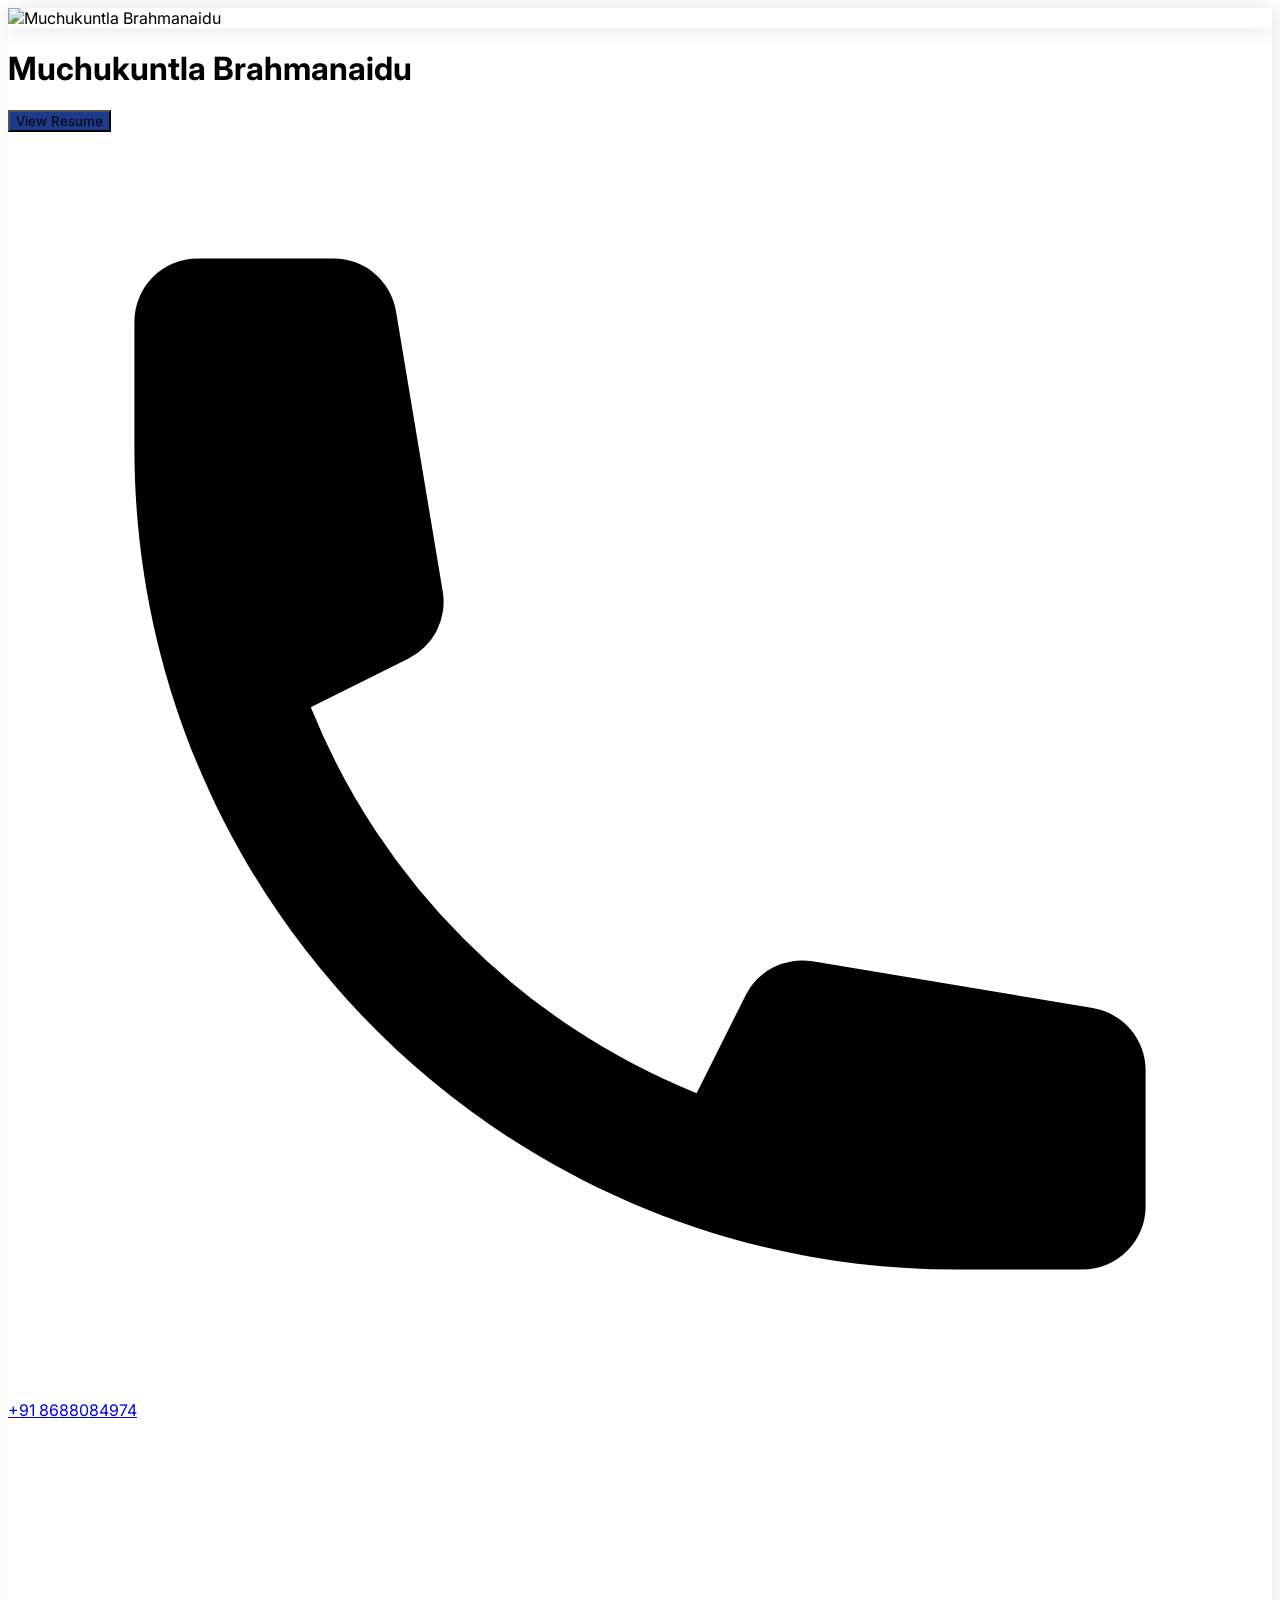
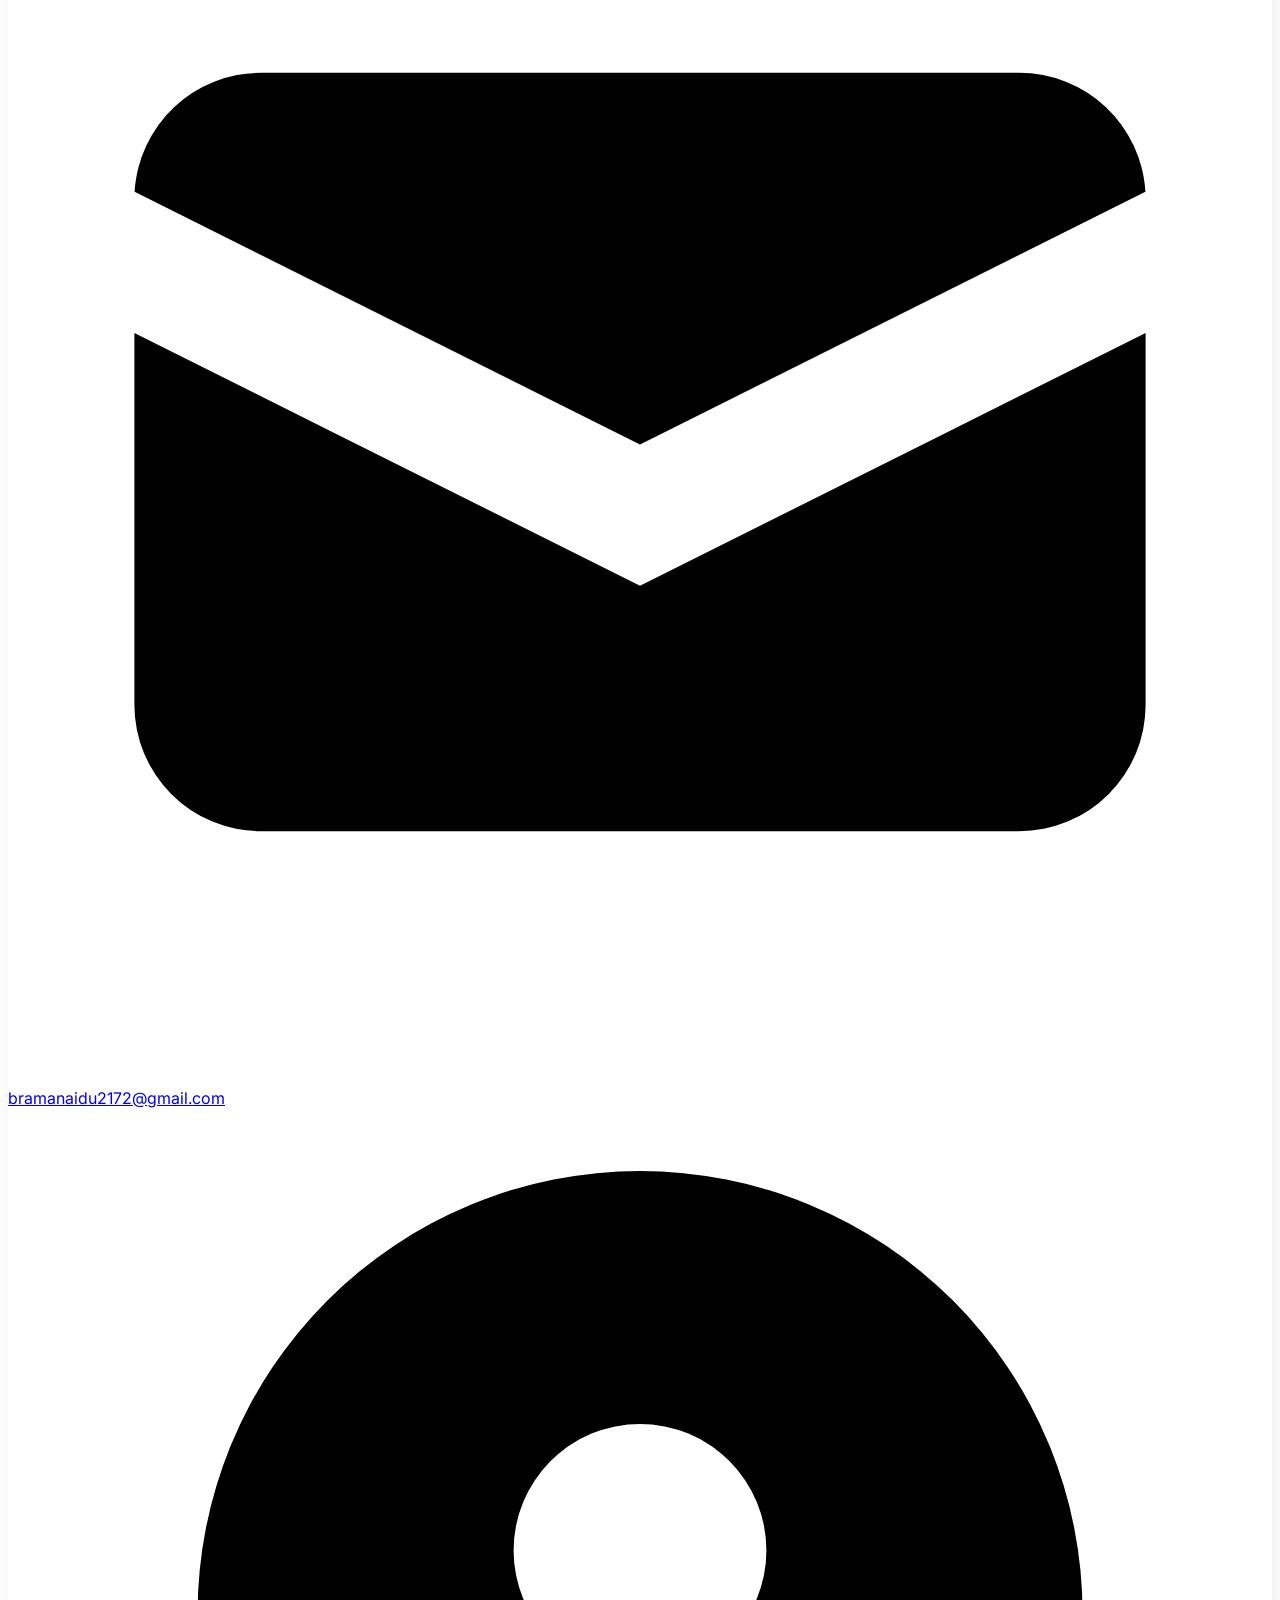
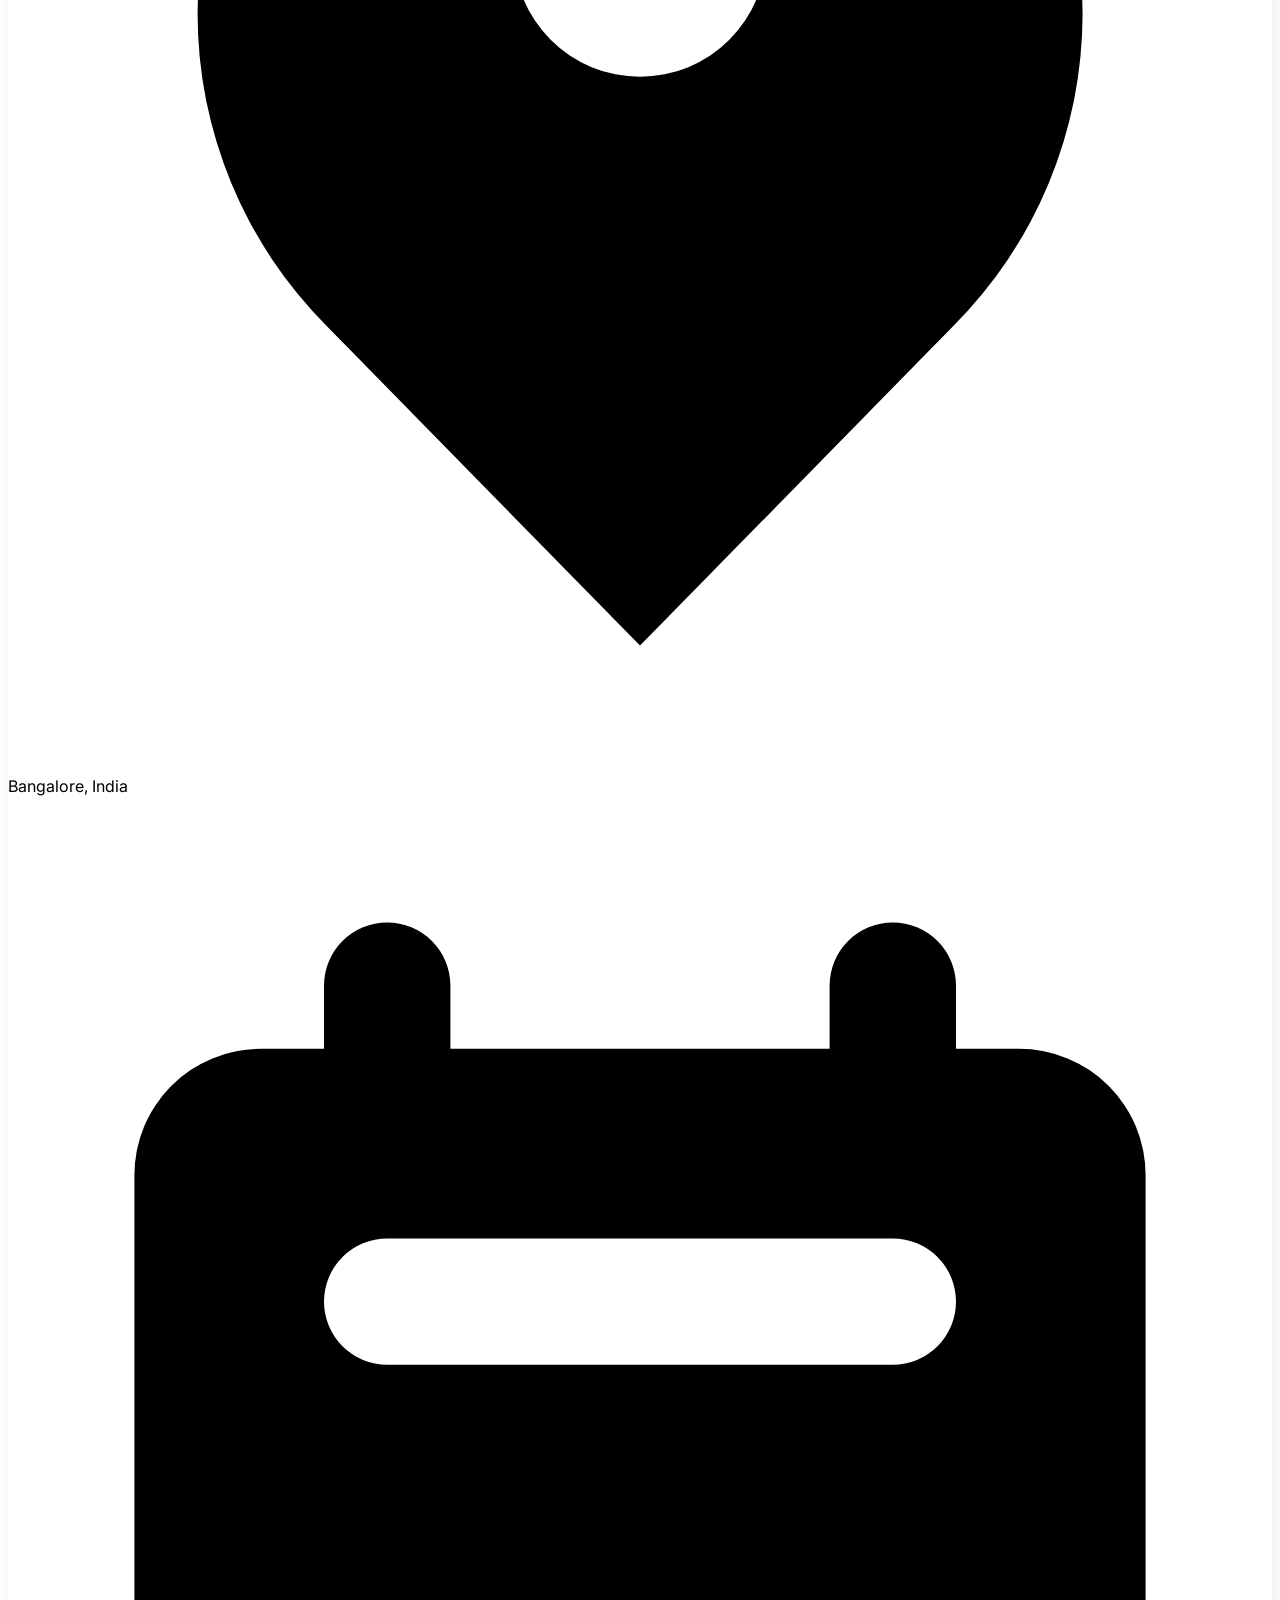
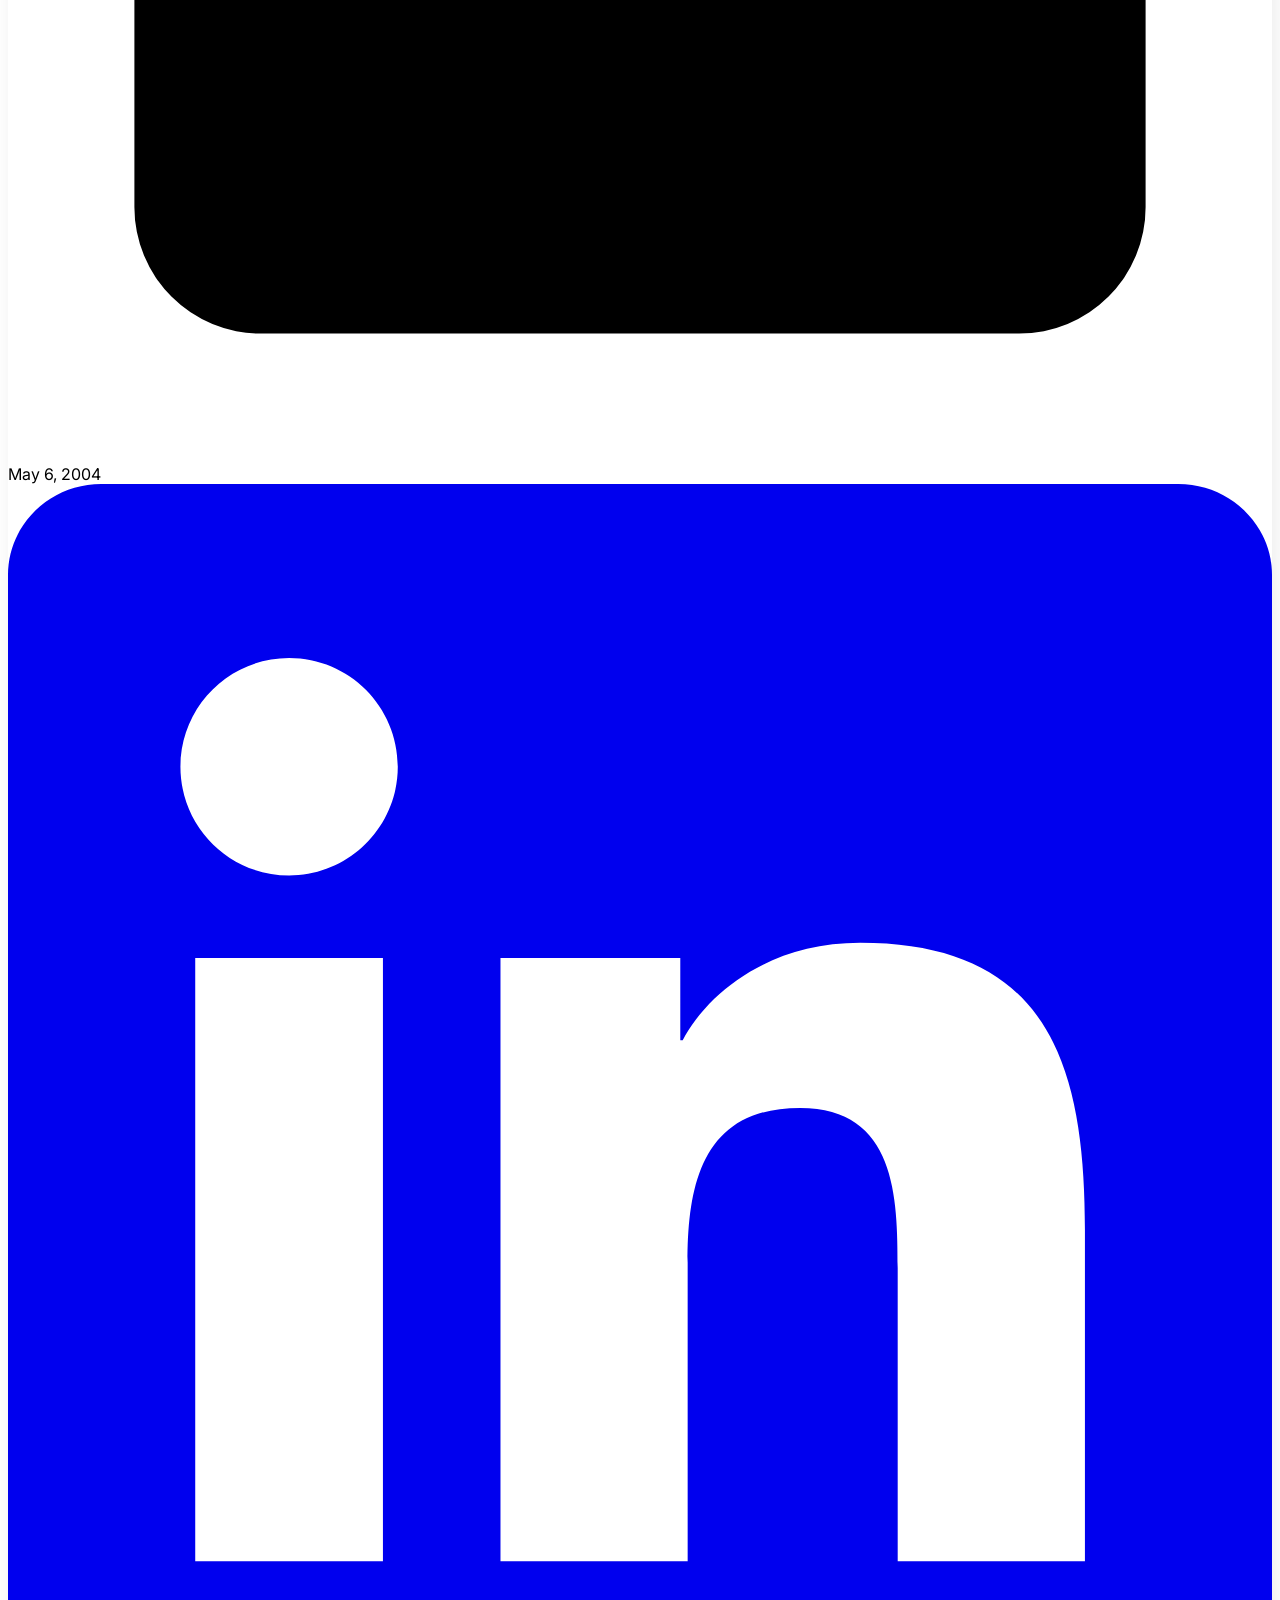
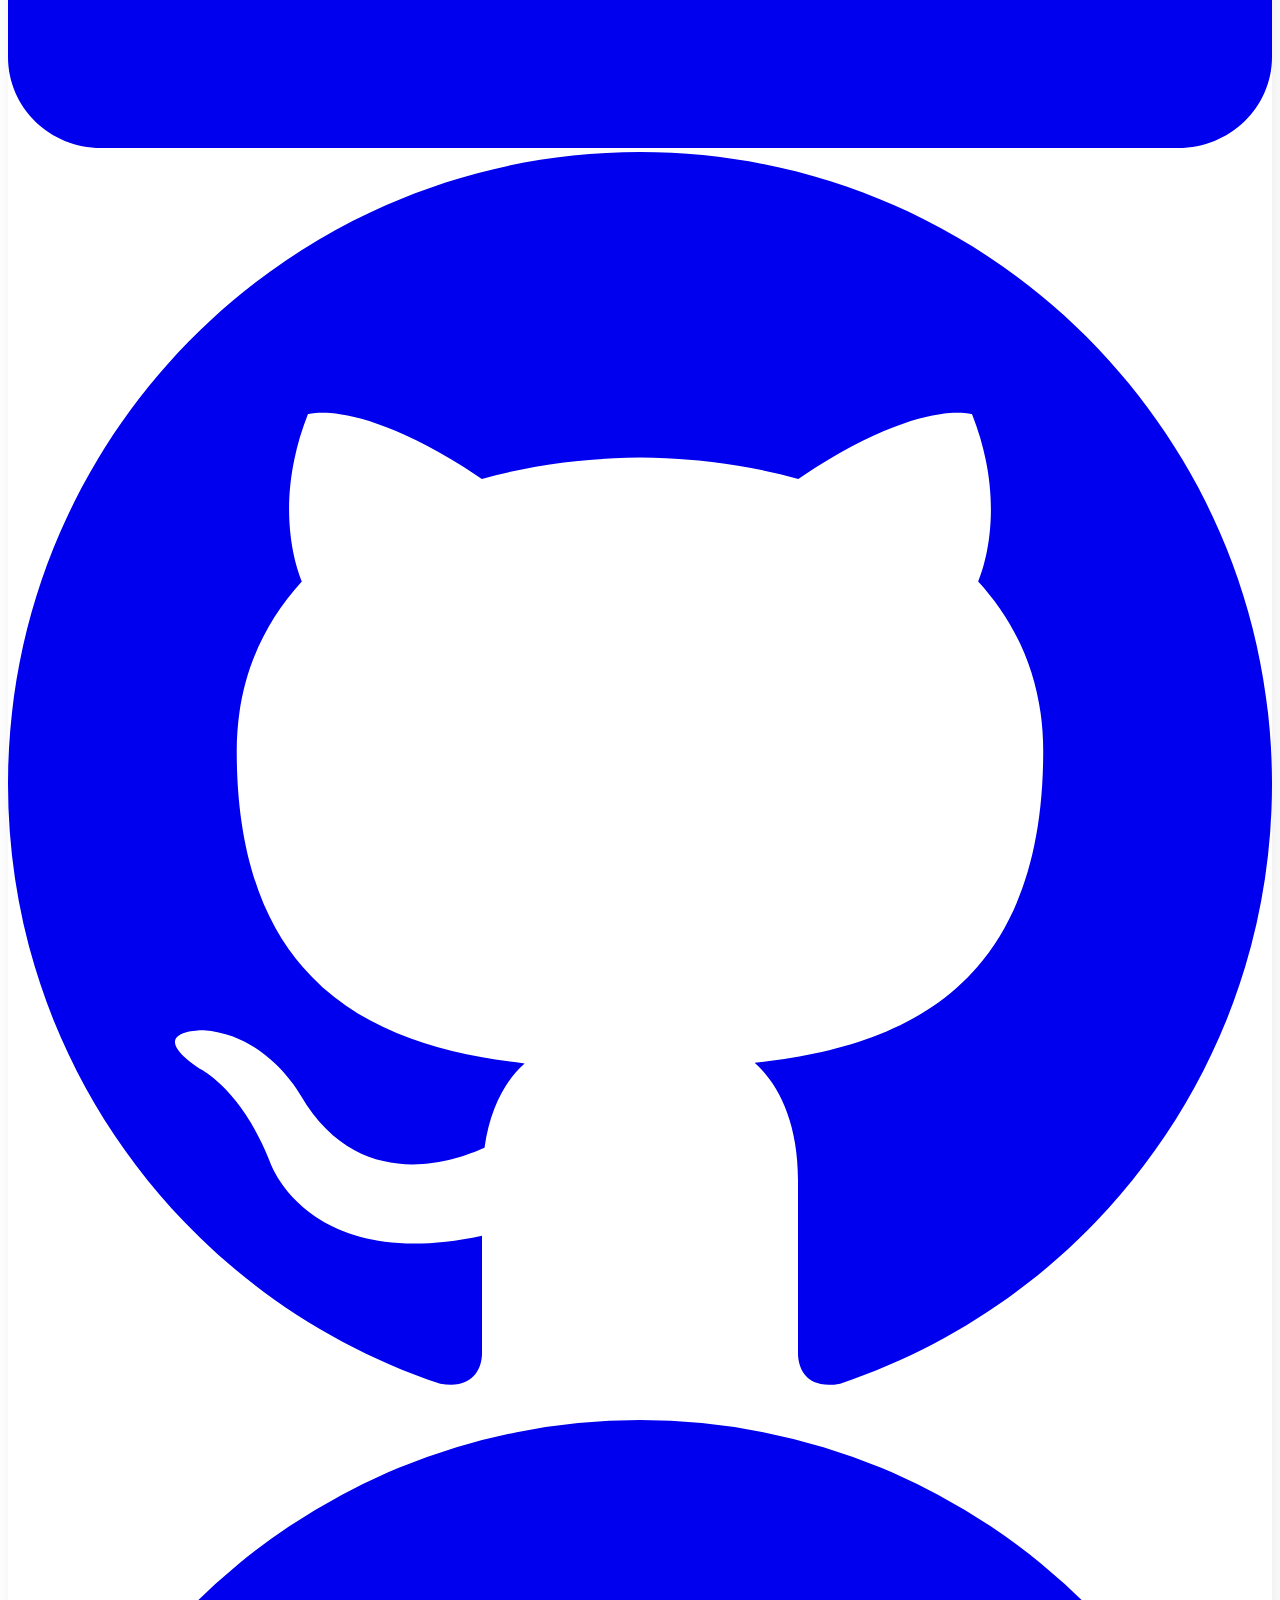
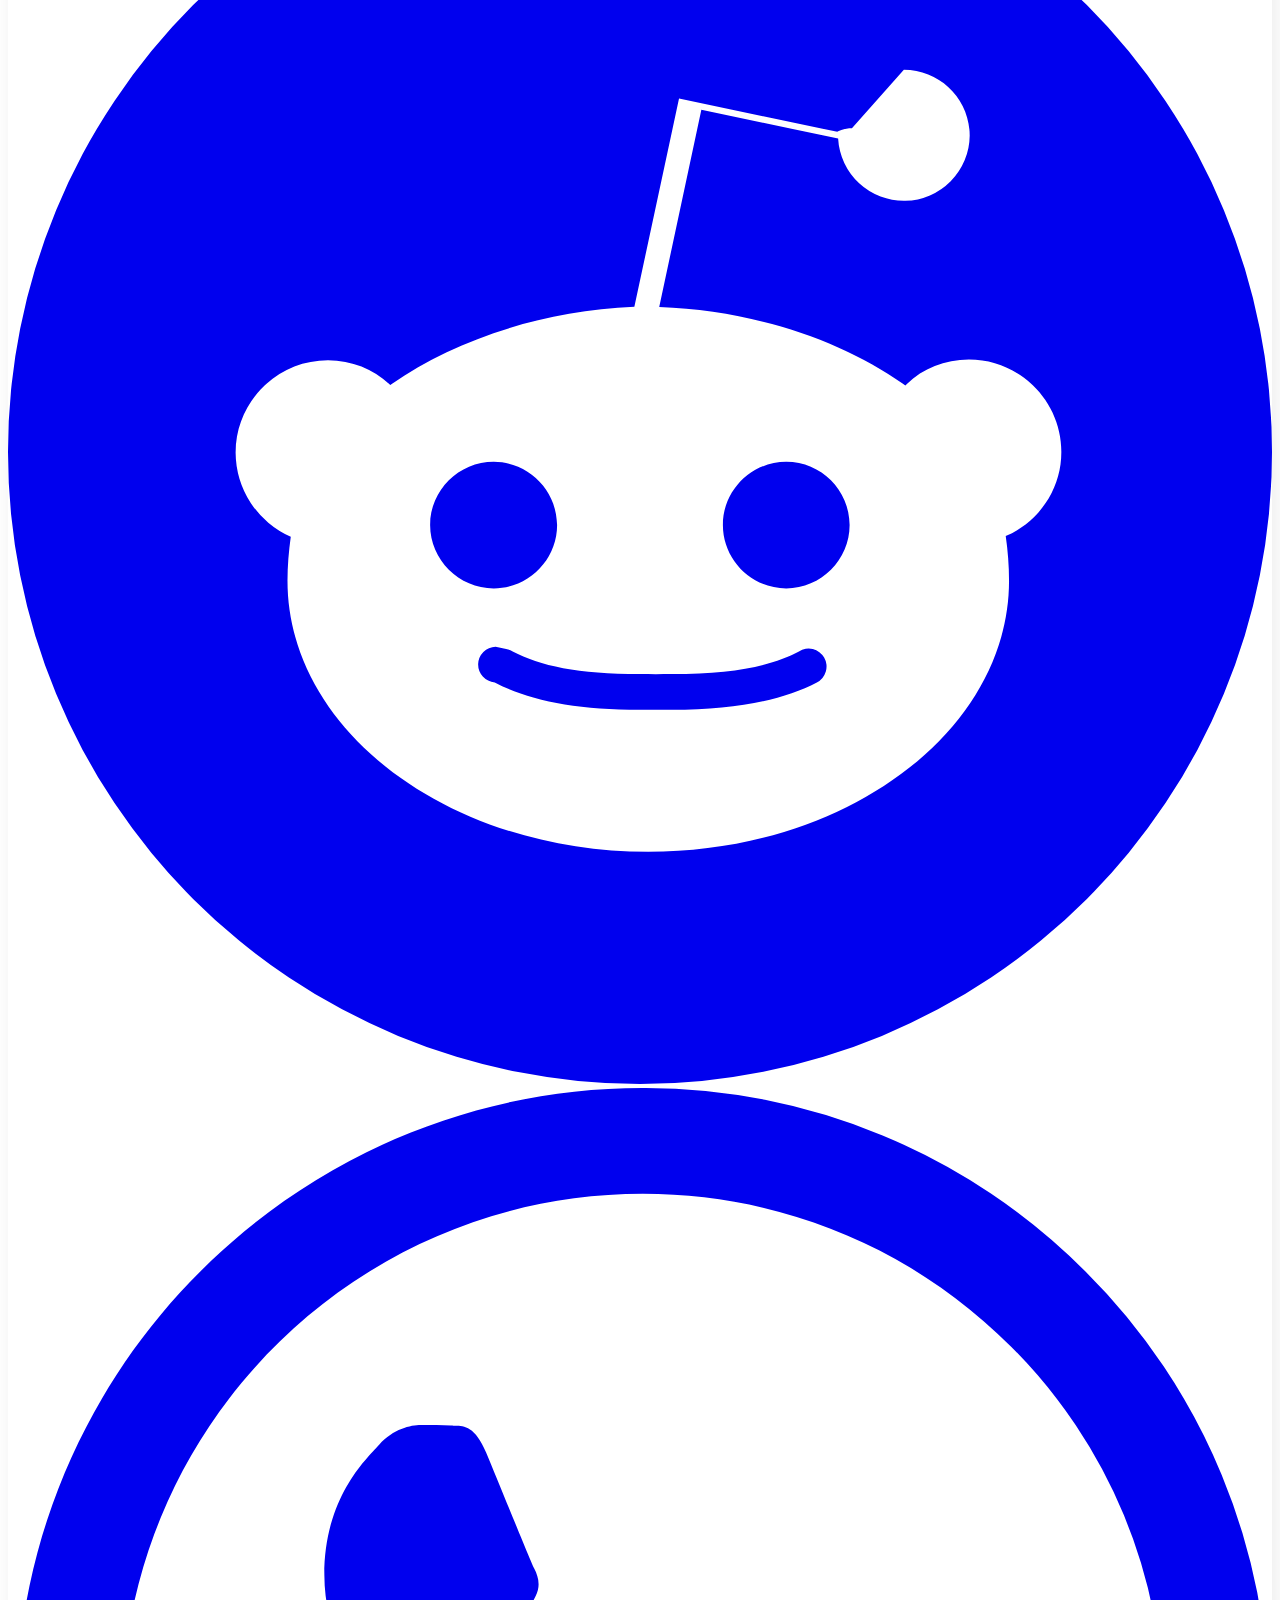
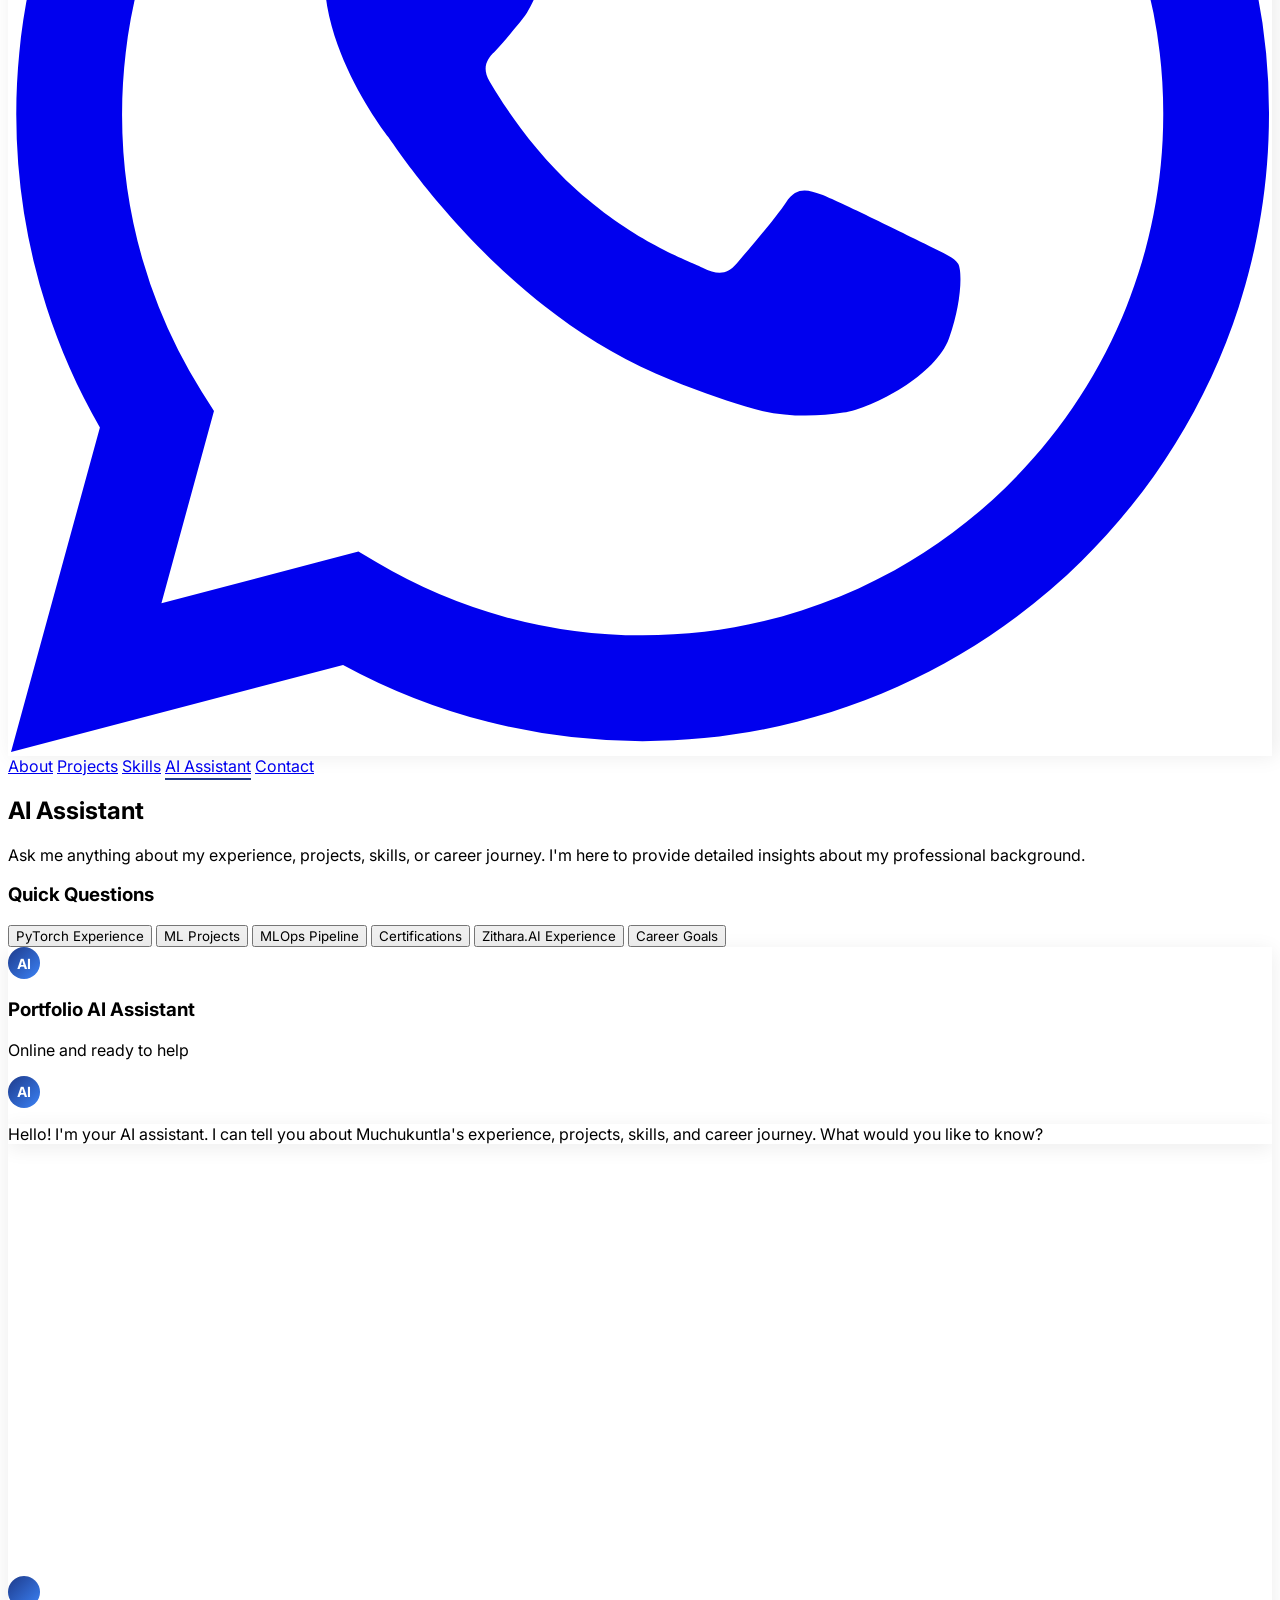
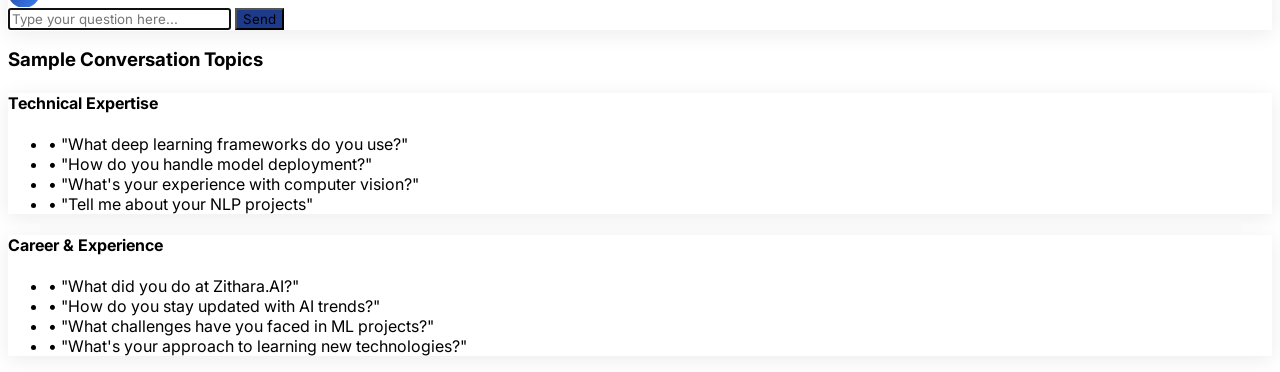
==== commit 297b243d: "Portfolio: clean single-commit hisotry" ====
--- a/ai-assistant.html
+++ b/ai-assistant.html
@@ -117,6 +117,14 @@
             background-color: #1E40AF;
             transform: translateY(-1px);
         }
+        .topic-link {
+            cursor: pointer;
+            transition: color 0.2s ease;
+        }
+        .topic-link:hover {
+            color: #1E3A8A;
+            text-decoration: underline;
+        }
         .icon-hover {
             transition: all 0.3s ease;
         }
@@ -148,7 +156,6 @@
             font-weight: bold;
             font-size: 14px;
         }
-        /* Sidebar Scrollbar from Index */
         .sidebar-scroll::-webkit-scrollbar {
             width: 4px;
         }
@@ -158,14 +165,6 @@
         .sidebar-scroll::-webkit-scrollbar-thumb {
             background: #e2e8f0;
             border-radius: 10px;
-        }
-        .typewriter {
-            border-right: 2px solid #1E3A8A;
-            animation: blink 1s infinite;
-        }
-        @keyframes blink {
-            0%, 50% { border-color: #1E3A8A; }
-            51%, 100% { border-color: transparent; }
         }
     </style>
 </head>
@@ -190,7 +189,7 @@
                     </p>
                     
                     <button class="btn-primary w-full py-3 px-6 text-white font-medium rounded-lg mb-8"
-                            onclick="window.open('Resume.pdf', '_blank')">
+                            onclick="window.open('Brahmanaidu_Resume.pdf', '_blank')">
                         View Resume
                     </button>
                 </div>
@@ -208,13 +207,20 @@
                             <path d="M2.003 5.884L10 9.882l7.997-3.998A2 2 0 0016 4H4a2 2 0 00-1.997 1.884z"/>
                             <path d="M18 8.118l-8 4-8-4V14a2 2 0 002 2h12a2 2 0 002-2V8.118z"/>
                         </svg>
-                        <a href="mailto:muchukuntlabrahmanaidu@gmail.com" class="text-sm truncate hover:text-blue-900">muchukuntlabrahmanaidu@gmail.com</a>
+                        <a href="mailto:bramanaidu2172@gmail.com" class="text-sm truncate hover:text-blue-900">bramanaidu2172@gmail.com</a>
                     </div>
                     <div class="flex items-center space-x-3 text-gray-600">
                         <svg class="w-5 h-5" fill="currentColor" viewBox="0 0 20 20">
                             <path fill-rule="evenodd" d="M5.05 3.05a7 7 0 119.9 9.9L10 18l-4.95-5.05a7 7 0 010-9.9zM10 9a2 2 0 100-4 2 2 0 000 4z" clip-rule="evenodd"/>
                         </svg>
-                        <span class="text-sm">Kadapa, Andhra Pradesh, India</span>
+                        <span class="text-sm">Bangalore, India</span>
+                    </div>
+
+                    <div class="flex items-center space-x-3 text-gray-600">
+                        <svg class="w-5 h-5" fill="currentColor" viewBox="0 0 20 20">
+                            <path fill-rule="evenodd" d="M6 2a1 1 0 00-1 1v1H4a2 2 0 00-2 2v10a2 2 0 002 2h12a2 2 0 002-2V6a2 2 0 00-2-2h-1V3a1 1 0 10-2 0v1H7V3a1 1 0 00-1-1zm0 5a1 1 0 000 2h8a1 1 0 100-2H6z" clip-rule="evenodd"/>
+                        </svg>
+                        <span class="text-sm">May 6, 2004</span>
                     </div>
 
                     <div class="flex space-x-4 pt-4">
@@ -224,10 +230,12 @@
                         <a href="https://github.com/Naidi47" target="_blank" class="icon-hover text-gray-600">
                             <svg class="w-6 h-6" fill="currentColor" viewBox="0 0 24 24"><path d="M12 0c-6.626 0-12 5.373-12 12 0 5.302 3.438 9.8 8.207 11.387.599.111.793-.261.793-.577v-2.234c-3.338.726-4.033-1.416-4.033-1.416-.546-1.387-1.333-1.756-1.333-1.756-1.089-.745.083-.729.083-.729 1.205.084 1.839 1.237 1.839 1.237 1.07 1.834 2.807 1.304 3.492.997.107-.775.418-1.305.762-1.604-2.665-.305-5.467-1.334-5.467-5.931 0-1.311.469-2.381 1.236-3.221-.124-.303-.535-1.524.117-3.176 0 0 1.008-.322 3.301 1.23.957-.266 1.983-.399 3.003-.404 1.02.005 2.047.138 3.006.404 2.291-1.552 3.297-1.23 3.297-1.23.653 1.653.242 2.874.118 3.176.77.84 1.235 1.911 1.235 3.221 0 4.609-2.807 5.624-5.479 5.921.43.372.823 1.102.823 2.222v3.293c0 .319.192.694.801.576 4.765-1.589 8.199-6.086 8.199-11.386 0-6.627-5.373-12-12-12z"/></svg>
                         </a>
-                        <a href="https://twitter.com/ursfvrtnaidu47" target="_blank" class="icon-hover text-gray-600">
-                            <svg class="w-6 h-6" fill="currentColor" viewBox="0 0 24 24"><path d="M18.244 2.25h3.308l-7.227 8.26L22.5 21.75h-6.375l-4.995-6.53-5.713 6.53H2.107l7.73-8.835L1.5 2.25h6.534l4.517 5.964L18.244 2.25z"/></svg>
+                        <a href="https://reddit.com/u/Sea-Television-3780" target="_blank" class="icon-hover text-gray-600">
+                             <svg class="w-6 h-6" fill="currentColor" viewBox="0 0 24 24"><path d="M12 0A12 12 0 0 0 0 12a12 12 0 0 0 12 12 12 12 0 0 0 12-12A12 12 0 0 0 12 0zm5.01 4.744c.688 0 1.25.561 1.25 1.249a1.25 1.25 0 0 1-2.498.056l-2.597-.547-.8 3.747c1.824.07 3.48.632 4.674 1.488.308-.309.73-.491 1.207-.491.968 0 1.754.786 1.754 1.754 0 .716-.435 1.333-1.056 1.597.04.282.063.559.063.847 0 2.842-3.067 5.148-6.85 5.148-3.782 0-6.85-2.306-6.85-5.148 0-.285.024-.556.062-.834a1.754 1.754 0 0 1-1.047-1.597c0-.968.786-1.754 1.754-1.754.463 0 .875.18 1.183.469 1.192-.843 2.83-1.4 4.634-1.484l.848-3.955 3.005.632c.005-.004.01-.008.016-.012.08-.035.168-.056.262-.056zM9.223 12.186c-.662 0-1.208.541-1.208 1.202 0 .66.546 1.202 1.208 1.202.66 0 1.203-.541 1.203-1.202 0-.66-.543-1.202-1.203-1.202zm5.554 0c-.662 0-1.203.541-1.203 1.202 0 .66.541 1.202 1.203 1.202.661 0 1.203-.541 1.203-1.202 0-.66-.542-1.202-1.203-1.202zm-5.518 3.51a.34.34 0 0 0-.017.679c.634.332 1.52.52 2.758.52.1.001.2 0 .3-.001a11.13 11.13 0 0 0 .3.001c1.238 0 2.124-.188 2.758-.52a.34.34 0 1 0-.34-.588c-.513.269-1.238.43-2.418.43-.1 0-.199.001-.299.001-.1 0-.2 0-.3-.001-1.18 0-1.905-.161-2.418-.43a.34.34 0 0 0-.124-.047z"/></svg>
                         </a>
-                        
+                        <a href="https://wa.me/918688084974" target="_blank" class="icon-hover text-gray-600">
+                            <svg class="w-6 h-6" fill="currentColor" viewBox="0 0 24 24"><path d="M17.472 14.382c-.297-.149-1.758-.867-2.03-.967-.273-.099-.471-.148-.67.15-.197.297-.767.966-.94 1.164-.173.199-.347.223-.644.075-.297-.15-1.255-.463-2.39-1.475-.883-.788-1.48-1.761-1.653-2.059-.173-.297-.018-.458.13-.606.134-.133.298-.347.446-.52.149-.174.198-.298.298-.497.099-.198.05-.371-.025-.52-.075-.149-.669-1.612-.916-2.207-.242-.579-.487-.5-.669-.51-.173-.008-.371-.01-.57-.01-.198 0-.52.074-.792.372-.272.297-1.04 1.016-1.04 2.479 0 1.462 1.065 2.875 1.213 3.074.149.198 2.096 3.2 5.077 4.487.709.306 1.262.489 1.694.625.712.227 1.36.195 1.871.118.571-.085 1.758-.719 2.006-1.413.248-.694.248-1.289.173-1.413-.074-.124-.272-.198-.57-.347m-5.421 7.403h-.004a9.87 9.87 0 01-5.031-1.378l-.361-.214-3.741.982.998-3.648-.235-.374a9.86 9.86 0 01-1.51-5.26c.001-5.45 4.436-9.884 9.888-9.884 2.64 0 5.122 1.03 6.988 2.898a9.825 9.825 0 012.893 6.994c-.003 5.45-4.437 9.884-9.885 9.884m8.413-18.297A11.815 11.815 0 0012.05 0C5.495 0 .16 5.335.157 11.892c0 2.096.547 4.142 1.588 5.945L.057 24l6.305-1.654a11.882 11.882 0 005.683 1.448h.005c6.554 0 11.89-5.335 11.893-11.893a11.821 11.821 0 00-3.48-8.413Z"/></svg>
+                        </a>
                     </div>
                 </div>
             </div>
@@ -331,7 +339,7 @@
                                        class="flex-1 px-4 py-2 border border-gray-300 rounded-lg focus:outline-none focus:ring-2 focus:ring-blue-900 focus:border-transparent"
                                        onkeypress="handleKeyPress(event)">
                                 <button onclick="sendMessage()" 
-                                        class="btn-primary px-6 py-2 text-white font-medium rounded-lg">
+                                         class="btn-primary px-6 py-2 text-white font-medium rounded-lg">
                                     Send
                                 </button>
                             </div>
@@ -345,19 +353,19 @@
                         <div class="card-shadow bg-white rounded-xl p-6">
                             <h4 class="text-lg font-semibold text-gray-900 mb-3">Technical Expertise</h4>
                             <ul class="space-y-2 text-gray-700">
-                                <li>• "What deep learning frameworks do you use?"</li>
-                                <li>• "How do you handle model deployment?"</li>
-                                <li>• "What's your experience with computer vision?"</li>
-                                <li>• "Tell me about your NLP projects"</li>
+                                <li class="topic-link" onclick="askQuestion('What deep learning frameworks do you use?')">• "What deep learning frameworks do you use?"</li>
+                                <li class="topic-link" onclick="askQuestion('How do you handle model deployment?')">• "How do you handle model deployment?"</li>
+                                <li class="topic-link" onclick="askQuestion('What is your experience with computer vision?')">• "What's your experience with computer vision?"</li>
+                                <li class="topic-link" onclick="askQuestion('Tell me about your NLP projects')">• "Tell me about your NLP projects"</li>
                             </ul>
                         </div>
                         <div class="card-shadow bg-white rounded-xl p-6">
                             <h4 class="text-lg font-semibold text-gray-900 mb-3">Career & Experience</h4>
                             <ul class="space-y-2 text-gray-700">
-                                <li>• "What did you do at Zithara.AI?"</li>
-                                <li>• "How do you stay updated with AI trends?"</li>
-                                <li>• "What challenges have you faced in ML projects?"</li>
-                                <li>• "What's your approach to learning new technologies?"</li>
+                                <li class="topic-link" onclick="askQuestion('What did you do at Zithara.AI?')">• "What did you do at Zithara.AI?"</li>
+                                <li class="topic-link" onclick="askQuestion('How do you stay updated with AI trends?')">• "How do you stay updated with AI trends?"</li>
+                                <li class="topic-link" onclick="askQuestion('What challenges have you faced in ML projects?')">• "What challenges have you faced in ML projects?"</li>
+                                <li class="topic-link" onclick="askQuestion('What is your approach to learning new technologies?')">• "What's your approach to learning new technologies?"</li>
                             </ul>
                         </div>
                     </div>
@@ -366,6 +374,79 @@
         </div>
     </div>
 
+    <script>
+        const chatContainer = document.getElementById('chat-container');
+        const chatInput = document.getElementById('chat-input');
+        const typingIndicator = document.getElementById('typing-indicator');
+
+        const knowledgeBase = {
+            "pytorch": "Muchukuntla has extensive experience with PyTorch, specifically using it during his internship at Zithara.AI. He built a 'Search-by-Image' feature using a ResNet50 pipeline for generating vector embeddings.",
+            "deep learning frameworks": "Muchukuntla primarily uses PyTorch for deep learning. He is also proficient with Scikit-learn for traditional machine learning and has experience with TensorFlow and XGBoost.",
+            "deployment": "For model deployment, Muchukuntla builds scalable MLOps pipelines. He uses FastAPI for high-performance serving, Docker for containerization, and MLflow for experiment tracking and lifecycle management.",
+            "computer vision": "His computer vision experience includes developing image similarity search engines. He leveraged pre-trained models like ResNet50 and used FAISS for efficient high-dimensional vector search with <200ms latency.",
+            "nlp": "Muchukuntla has worked on LLM-powered RAG assistants using LangChain and Pinecone. He has also fine-tuned BERT models for tasks like semantic search and multi-label classification.",
+            "zithara": "At Zithara.AI (Jan 2025 – Apr 2025), he served as a Machine Learning Intern. He developed a Visual Search Engine for an e-commerce platform, managing 5,000+ SKUs using PyTorch and FAISS.",
+            "trends": "Muchukuntla stays updated by following research papers on arXiv, contributing to GitHub projects, and engaging with AI communities on Reddit (u/Sea-Television-3780) and Twitter.",
+            "challenges": "One major challenge was optimizing similarity search latency. He solved this by implementing FAISS for vector indexing, which successfully reduced response times to under 200ms.",
+            "learning": "His approach is project-driven. He starts with the mathematical foundations, masters the core libraries (Pandas, Scikit-learn), and then builds real-world applications to solidify his understanding.",
+            "projects": "His portfolio includes a Visual Search Engine, an MLOps Pipeline, an LLM-powered RAG Assistant, and BERT-based Semantic Search applications.",
+            "certifications": "He holds professional certifications in Google Data Analytics, Data Science & ML Bootcamps (Udemy), and has completed a Data Science internship at Brainovision.",
+            "career goals": "Muchukuntla aims to become a leading AI Practitioner, focusing on the intersection of Machine Learning and scalable Engineering (MLOps) to build impactful real-world solutions."
+        };
+
+        function addMessage(text, isUser = false) {
+            const div = document.createElement('div');
+            div.className = `message flex items-start mb-4 ${isUser ? 'flex-row-reverse' : ''}`;
+            
+            const avatarClass = isUser ? 'user-avatar ml-3' : 'ai-avatar mr-3';
+            const bgClass = isUser ? 'bg-blue-100' : 'bg-white';
+            
+            div.innerHTML = `
+                <div class="${avatarClass}">${isUser ? 'U' : 'AI'}</div>
+                <div class="${bgClass} rounded-lg p-4 card-shadow max-w-md">
+                    <p class="text-gray-700">${text}</p>
+                </div>
+            `;
+            chatContainer.appendChild(div);
+            chatContainer.scrollTop = chatContainer.scrollHeight;
+        }
+
+        function askQuestion(question) {
+            addMessage(question, true);
+            showResponse(question);
+        }
+
+        function showResponse(query) {
+            typingIndicator.classList.remove('hidden');
+            chatContainer.scrollTop = chatContainer.scrollHeight;
+
+            setTimeout(() => {
+                typingIndicator.classList.add('hidden');
+                const lowerQuery = query.toLowerCase();
+                let foundResponse = "I'm not exactly sure about that, but I can tell you about Muchukuntla's ML projects or his PyTorch experience! Would you like to know more?";
+
+                for (let key in knowledgeBase) {
+                    if (lowerQuery.includes(key)) {
+                        foundResponse = knowledgeBase[key];
+                        break;
+                    }
+                }
+                addMessage(foundResponse);
+            }, 1000);
+        }
+
+        function sendMessage() {
+            const text = chatInput.value.trim();
+            if (text) {
+                askQuestion(text);
+                chatInput.value = '';
+            }
+        }
+
+        function handleKeyPress(e) {
+            if (e.key === 'Enter') sendMessage();
+        }
+    </script>
     <script src="main.js"></script>
 </body>
 </html>
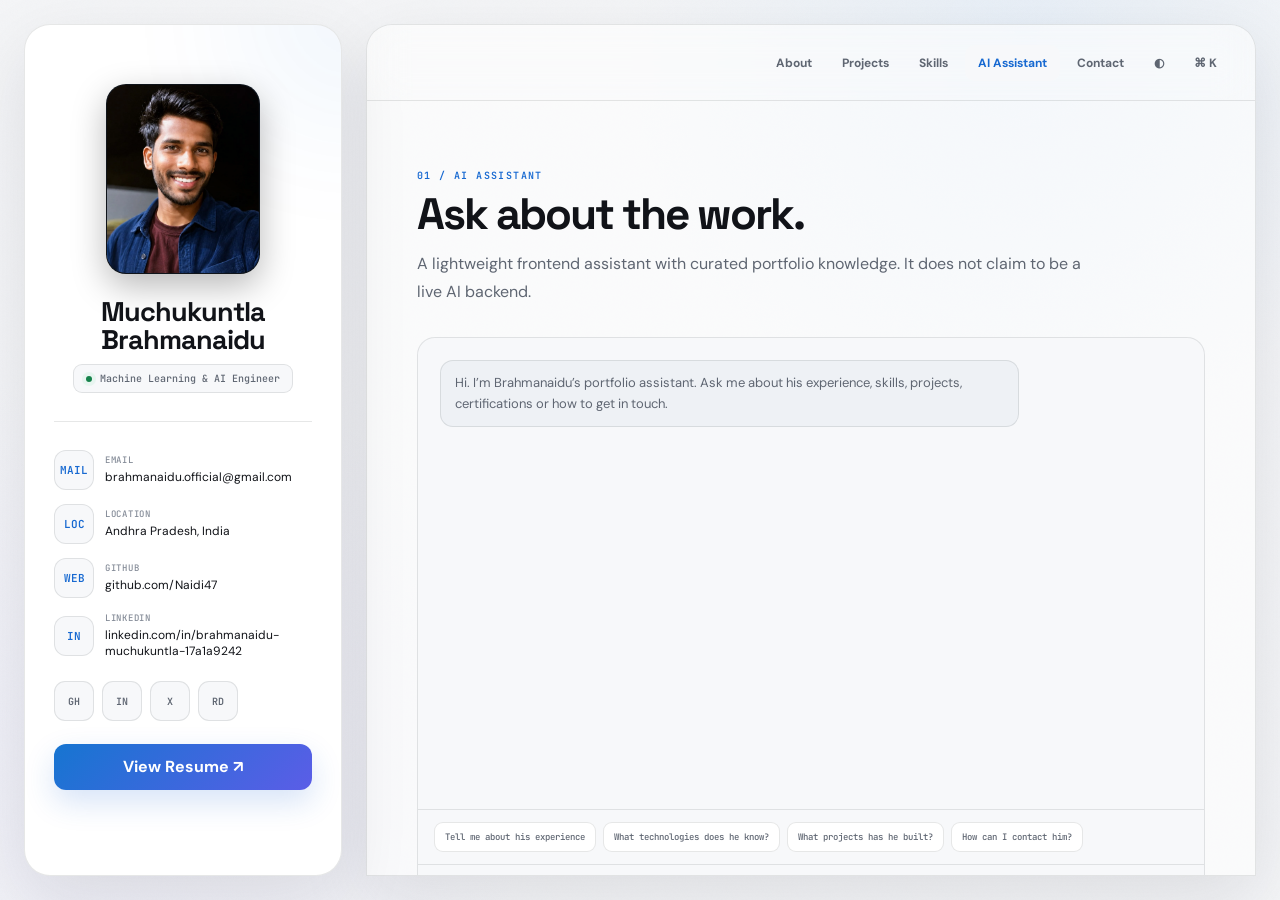
==== commit d7d4985d: "Update portfolio with complete new changes" ====
--- a/ai-assistant.html
+++ b/ai-assistant.html
@@ -1,452 +1,50 @@
-<!DOCTYPE html>
-<html lang="en">
+<!doctype html>
+<html lang="en" data-theme="dark">
 <head>
-    <meta charset="UTF-8">
-    <meta name="viewport" content="width=device-width, initial-scale=1.0">
-    <title>AI Assistant - Muchukuntla Brahmanaidu</title>
-    <script src="https://cdn.tailwindcss.com"></script>
-    <script src="https://cdnjs.cloudflare.com/ajax/libs/animejs/3.2.1/anime.min.js"></script>
-    <script src="https://cdnjs.cloudflare.com/ajax/libs/typed.js/2.0.12/typed.min.js"></script>
-    <script src="https://unpkg.com/splitting@1.0.6/dist/splitting.js"></script>
-    <link rel="stylesheet" href="https://unpkg.com/splitting@1.0.6/dist/splitting.css">
-    <script src="https://cdnjs.cloudflare.com/ajax/libs/p5.js/1.4.0/p5.min.js"></script>
-    <link rel="preconnect" href="https://fonts.googleapis.com">
-    <link rel="preconnect" href="https://fonts.gstatic.com" crossorigin>
-    <link href="https://fonts.googleapis.com/css2?family=Inter:wght@300;400;500;600;700&family=JetBrains+Mono:wght@400;500&display=swap" rel="stylesheet">
-    <style>
-        * {
-            font-family: 'Inter', sans-serif;
-        }
-        .mono {
-            font-family: 'JetBrains Mono', monospace;
-        }
-        .bg-particles {
-            position: fixed;
-            top: 0;
-            left: 0;
-            width: 100%;
-            height: 100%;
-            z-index: -1;
-        }
-        .sidebar-shadow {
-            box-shadow: 4px 0 20px rgba(0, 0, 0, 0.08);
-        }
-        .card-shadow {
-            box-shadow: 0 4px 20px rgba(0, 0, 0, 0.08);
-            transition: all 0.3s ease;
-        }
-        .card-shadow:hover {
-            box-shadow: 0 8px 30px rgba(0, 0, 0, 0.12);
-            transform: translateY(-2px);
-        }
-        .nav-link {
-            position: relative;
-            transition: color 0.3s ease;
-        }
-        .nav-link.active::after {
-            content: '';
-            position: absolute;
-            bottom: -4px;
-            left: 0;
-            width: 100%;
-            height: 2px;
-            background-color: #1E3A8A;
-        }
-        .nav-link:hover {
-            color: #1E3A8A;
-        }
-        .btn-primary {
-            background-color: #1E3A8A;
-            transition: all 0.3s ease;
-        }
-        .btn-primary:hover {
-            background-color: #1E40AF;
-            transform: translateY(-1px);
-            box-shadow: 0 4px 12px rgba(30, 58, 138, 0.3);
-        }
-        .fade-in {
-            opacity: 0;
-            transform: translateY(20px);
-        }
-        .fade-in.visible {
-            opacity: 1;
-            transform: translateY(0);
-            transition: all 0.6s ease;
-        }
-        /* AI Chat Specific Styles */
-        .chat-container {
-            height: 500px;
-            overflow-y: auto;
-            scroll-behavior: smooth;
-        }
-        .chat-container::-webkit-scrollbar {
-            width: 6px;
-        }
-        .chat-container::-webkit-scrollbar-track {
-            background: #f1f1f1;
-            border-radius: 3px;
-        }
-        .chat-container::-webkit-scrollbar-thumb {
-            background: #c1c1c1;
-            border-radius: 3px;
-        }
-        .message {
-            animation: fadeInUp 0.5s ease;
-        }
-        @keyframes fadeInUp {
-            from {
-                opacity: 0;
-                transform: translateY(20px);
-            }
-            to {
-                opacity: 1;
-                transform: translateY(0);
-            }
-        }
-        .typing-indicator {
-            animation: pulse 1.5s infinite;
-        }
-        @keyframes pulse {
-            0%, 100% { opacity: 0.4; }
-            50% { opacity: 1; }
-        }
-        .quick-question {
-            transition: all 0.3s ease;
-        }
-        .quick-question:hover {
-            background-color: #1E40AF;
-            transform: translateY(-1px);
-        }
-        .topic-link {
-            cursor: pointer;
-            transition: color 0.2s ease;
-        }
-        .topic-link:hover {
-            color: #1E3A8A;
-            text-decoration: underline;
-        }
-        .icon-hover {
-            transition: all 0.3s ease;
-        }
-        .icon-hover:hover {
-            color: #1E3A8A;
-            transform: translateY(-2px);
-        }
-        .ai-avatar {
-            width: 32px;
-            height: 32px;
-            border-radius: 50%;
-            background: linear-gradient(135deg, #1E3A8A, #3B82F6);
-            display: flex;
-            align-items: center;
-            justify-content: center;
-            color: white;
-            font-weight: bold;
-            font-size: 14px;
-        }
-        .user-avatar {
-            width: 32px;
-            height: 32px;
-            border-radius: 50%;
-            background: linear-gradient(135deg, #10B981, #059669);
-            display: flex;
-            align-items: center;
-            justify-content: center;
-            color: white;
-            font-weight: bold;
-            font-size: 14px;
-        }
-        .sidebar-scroll::-webkit-scrollbar {
-            width: 4px;
-        }
-        .sidebar-scroll::-webkit-scrollbar-track {
-            background: transparent;
-        }
-        .sidebar-scroll::-webkit-scrollbar-thumb {
-            background: #e2e8f0;
-            border-radius: 10px;
-        }
-    </style>
-</head>
-<body class="bg-white text-gray-900 overflow-x-hidden">
-    <div id="particles-container" class="bg-particles"></div>
-
-    <div class="flex min-h-screen">
-        
-        <div class="w-80 bg-white sidebar-shadow sticky top-0 h-screen overflow-y-auto sidebar-scroll z-10 hidden lg:block">
-            <div class="p-8 flex flex-col min-h-full">
-                <div class="flex-shrink-0">
-                    <div class="w-48 h-60 mx-auto mb-6 rounded-3xl overflow-hidden card-shadow">
-                        <img src="resources/professional-portrait.png" alt="Muchukuntla Brahmanaidu" 
-                             class="w-full h-full object-cover">
-                    </div>
-                    
-                    <h1 class="text-2xl font-bold text-center text-gray-900 mb-1" data-splitting>
-                        Muchukuntla Brahmanaidu
-                    </h1>
-                    <p class="text-gray-600 text-center mb-6">
-                        <span id="typed-role"></span>
-                    </p>
-                    
-                    <button class="btn-primary w-full py-3 px-6 text-white font-medium rounded-lg mb-8"
-                            onclick="window.open('Brahmanaidu_Resume.pdf', '_blank')">
-                        View Resume
-                    </button>
-                </div>
-
-                <div class="mt-auto space-y-4">
-                    <div class="flex items-center space-x-3 text-gray-600">
-                        <svg class="w-5 h-5" fill="currentColor" viewBox="0 0 20 20">
-                            <path d="M2 3a1 1 0 011-1h2.153a1 1 0 01.986.836l.74 4.435a1 1 0 01-.54 1.06l-1.548.773a11.037 11.037 0 006.105 6.105l.774-1.548a1 1 0 011.059-.54l4.435.74a1 1 0 01.836.986V17a1 1 0 01-1 1h-2C7.82 18 2 12.18 2 5V3z"/>
-                        </svg>
-                        <a href="tel:+918688084974" class="text-sm truncate hover:text-blue-900">+91 8688084974</a>
-                    </div>
-                    
-                    <div class="flex items-center space-x-3 text-gray-600">
-                        <svg class="w-5 h-5" fill="currentColor" viewBox="0 0 20 20">
-                            <path d="M2.003 5.884L10 9.882l7.997-3.998A2 2 0 0016 4H4a2 2 0 00-1.997 1.884z"/>
-                            <path d="M18 8.118l-8 4-8-4V14a2 2 0 002 2h12a2 2 0 002-2V8.118z"/>
-                        </svg>
-                        <a href="mailto:bramanaidu2172@gmail.com" class="text-sm truncate hover:text-blue-900">bramanaidu2172@gmail.com</a>
-                    </div>
-                    <div class="flex items-center space-x-3 text-gray-600">
-                        <svg class="w-5 h-5" fill="currentColor" viewBox="0 0 20 20">
-                            <path fill-rule="evenodd" d="M5.05 3.05a7 7 0 119.9 9.9L10 18l-4.95-5.05a7 7 0 010-9.9zM10 9a2 2 0 100-4 2 2 0 000 4z" clip-rule="evenodd"/>
-                        </svg>
-                        <span class="text-sm">Bangalore, India</span>
-                    </div>
-
-                    <div class="flex items-center space-x-3 text-gray-600">
-                        <svg class="w-5 h-5" fill="currentColor" viewBox="0 0 20 20">
-                            <path fill-rule="evenodd" d="M6 2a1 1 0 00-1 1v1H4a2 2 0 00-2 2v10a2 2 0 002 2h12a2 2 0 002-2V6a2 2 0 00-2-2h-1V3a1 1 0 10-2 0v1H7V3a1 1 0 00-1-1zm0 5a1 1 0 000 2h8a1 1 0 100-2H6z" clip-rule="evenodd"/>
-                        </svg>
-                        <span class="text-sm">May 6, 2004</span>
-                    </div>
-
-                    <div class="flex space-x-4 pt-4">
-                        <a href="https://www.linkedin.com/in/brahmanaidu-m-17a1a9242/" target="_blank" class="icon-hover text-gray-600">
-                            <svg class="w-6 h-6" fill="currentColor" viewBox="0 0 24 24"><path d="M20.447 20.452h-3.554v-5.569c0-1.328-.027-3.037-1.852-3.037-1.853 0-2.136 1.445-2.136 2.939v5.667H9.351V9h3.414v1.561h.046c.477-.9 1.637-1.85 3.37-1.85 3.601 0 4.267 2.37 4.267 5.455v6.286zM5.337 7.433c-1.144 0-2.063-.926-2.063-2.065 0-1.138.92-2.063 2.063-2.063 1.14 0 2.064.925 2.064 2.063 0 1.139-.925 2.065-2.064 2.065zm1.782 13.019H3.555V9h3.564v11.452zM22.225 0H1.771C.792 0 0 .774 0 1.729v20.542C0 23.227.792 24 1.771 24h20.451C23.2 24 24 23.227 24 22.271V1.729C24 .774 23.2 0 22.222 0h.003z"/></svg>
-                        </a>
-                        <a href="https://github.com/Naidi47" target="_blank" class="icon-hover text-gray-600">
-                            <svg class="w-6 h-6" fill="currentColor" viewBox="0 0 24 24"><path d="M12 0c-6.626 0-12 5.373-12 12 0 5.302 3.438 9.8 8.207 11.387.599.111.793-.261.793-.577v-2.234c-3.338.726-4.033-1.416-4.033-1.416-.546-1.387-1.333-1.756-1.333-1.756-1.089-.745.083-.729.083-.729 1.205.084 1.839 1.237 1.839 1.237 1.07 1.834 2.807 1.304 3.492.997.107-.775.418-1.305.762-1.604-2.665-.305-5.467-1.334-5.467-5.931 0-1.311.469-2.381 1.236-3.221-.124-.303-.535-1.524.117-3.176 0 0 1.008-.322 3.301 1.23.957-.266 1.983-.399 3.003-.404 1.02.005 2.047.138 3.006.404 2.291-1.552 3.297-1.23 3.297-1.23.653 1.653.242 2.874.118 3.176.77.84 1.235 1.911 1.235 3.221 0 4.609-2.807 5.624-5.479 5.921.43.372.823 1.102.823 2.222v3.293c0 .319.192.694.801.576 4.765-1.589 8.199-6.086 8.199-11.386 0-6.627-5.373-12-12-12z"/></svg>
-                        </a>
-                        <a href="https://reddit.com/u/Sea-Television-3780" target="_blank" class="icon-hover text-gray-600">
-                             <svg class="w-6 h-6" fill="currentColor" viewBox="0 0 24 24"><path d="M12 0A12 12 0 0 0 0 12a12 12 0 0 0 12 12 12 12 0 0 0 12-12A12 12 0 0 0 12 0zm5.01 4.744c.688 0 1.25.561 1.25 1.249a1.25 1.25 0 0 1-2.498.056l-2.597-.547-.8 3.747c1.824.07 3.48.632 4.674 1.488.308-.309.73-.491 1.207-.491.968 0 1.754.786 1.754 1.754 0 .716-.435 1.333-1.056 1.597.04.282.063.559.063.847 0 2.842-3.067 5.148-6.85 5.148-3.782 0-6.85-2.306-6.85-5.148 0-.285.024-.556.062-.834a1.754 1.754 0 0 1-1.047-1.597c0-.968.786-1.754 1.754-1.754.463 0 .875.18 1.183.469 1.192-.843 2.83-1.4 4.634-1.484l.848-3.955 3.005.632c.005-.004.01-.008.016-.012.08-.035.168-.056.262-.056zM9.223 12.186c-.662 0-1.208.541-1.208 1.202 0 .66.546 1.202 1.208 1.202.66 0 1.203-.541 1.203-1.202 0-.66-.543-1.202-1.203-1.202zm5.554 0c-.662 0-1.203.541-1.203 1.202 0 .66.541 1.202 1.203 1.202.661 0 1.203-.541 1.203-1.202 0-.66-.542-1.202-1.203-1.202zm-5.518 3.51a.34.34 0 0 0-.017.679c.634.332 1.52.52 2.758.52.1.001.2 0 .3-.001a11.13 11.13 0 0 0 .3.001c1.238 0 2.124-.188 2.758-.52a.34.34 0 1 0-.34-.588c-.513.269-1.238.43-2.418.43-.1 0-.199.001-.299.001-.1 0-.2 0-.3-.001-1.18 0-1.905-.161-2.418-.43a.34.34 0 0 0-.124-.047z"/></svg>
-                        </a>
-                        <a href="https://wa.me/918688084974" target="_blank" class="icon-hover text-gray-600">
-                            <svg class="w-6 h-6" fill="currentColor" viewBox="0 0 24 24"><path d="M17.472 14.382c-.297-.149-1.758-.867-2.03-.967-.273-.099-.471-.148-.67.15-.197.297-.767.966-.94 1.164-.173.199-.347.223-.644.075-.297-.15-1.255-.463-2.39-1.475-.883-.788-1.48-1.761-1.653-2.059-.173-.297-.018-.458.13-.606.134-.133.298-.347.446-.52.149-.174.198-.298.298-.497.099-.198.05-.371-.025-.52-.075-.149-.669-1.612-.916-2.207-.242-.579-.487-.5-.669-.51-.173-.008-.371-.01-.57-.01-.198 0-.52.074-.792.372-.272.297-1.04 1.016-1.04 2.479 0 1.462 1.065 2.875 1.213 3.074.149.198 2.096 3.2 5.077 4.487.709.306 1.262.489 1.694.625.712.227 1.36.195 1.871.118.571-.085 1.758-.719 2.006-1.413.248-.694.248-1.289.173-1.413-.074-.124-.272-.198-.57-.347m-5.421 7.403h-.004a9.87 9.87 0 01-5.031-1.378l-.361-.214-3.741.982.998-3.648-.235-.374a9.86 9.86 0 01-1.51-5.26c.001-5.45 4.436-9.884 9.888-9.884 2.64 0 5.122 1.03 6.988 2.898a9.825 9.825 0 012.893 6.994c-.003 5.45-4.437 9.884-9.885 9.884m8.413-18.297A11.815 11.815 0 0012.05 0C5.495 0 .16 5.335.157 11.892c0 2.096.547 4.142 1.588 5.945L.057 24l6.305-1.654a11.882 11.882 0 005.683 1.448h.005c6.554 0 11.89-5.335 11.893-11.893a11.821 11.821 0 00-3.48-8.413Z"/></svg>
-                        </a>
-                    </div>
-                </div>
-            </div>
-        </div>
-
-        <div class="flex-1 lg:ml-0"> <nav class="bg-white/80 backdrop-blur-sm border-b border-gray-100 sticky top-0 z-20">
-                <div class="px-8 py-4 flex justify-end">
-                    <div class="flex space-x-8">
-                        <a href="index.html" class="nav-link text-gray-600 font-medium">About</a>
-                        <a href="projects.html" class="nav-link text-gray-600 font-medium">Projects</a>
-                        <a href="skills.html" class="nav-link text-gray-600 font-medium">Skills</a>
-                        <a href="ai-assistant.html" class="nav-link active text-gray-900 font-medium">AI Assistant</a>
-                        <a href="contact.html" class="nav-link text-gray-600 font-medium">Contact</a>
-                    </div>
-                </div>
-            </nav>
-
-            <div class="px-8 py-12 max-w-6xl">
-                <section class="fade-in mb-12">
-                    <h2 class="text-4xl font-bold text-gray-900 mb-6">
-                        AI Assistant
-                        <span class="block w-16 h-1 bg-blue-900 mt-2"></span>
-                    </h2>
-                    <p class="text-lg text-gray-700">
-                        Ask me anything about my experience, projects, skills, or career journey. 
-                        I'm here to provide detailed insights about my professional background.
-                    </p>
-                </section>
-
-                <section class="fade-in mb-8">
-                    <h3 class="text-xl font-semibold text-gray-900 mb-4">Quick Questions</h3>
-                    <div class="flex flex-wrap gap-3">
-                        <button class="quick-question bg-blue-900 text-white px-4 py-2 rounded-lg text-sm font-medium" 
-                                onclick="askQuestion('Tell me about your experience with PyTorch')">
-                            PyTorch Experience
-                        </button>
-                        <button class="quick-question bg-blue-900 text-white px-4 py-2 rounded-lg text-sm font-medium" 
-                                onclick="askQuestion('What ML projects have you worked on?')">
-                            ML Projects
-                        </button>
-                        <button class="quick-question bg-blue-900 text-white px-4 py-2 rounded-lg text-sm font-medium" 
-                                onclick="askQuestion('Explain your MLOps pipeline experience')">
-                            MLOps Pipeline
-                        </button>
-                        <button class="quick-question bg-blue-900 text-white px-4 py-2 rounded-lg text-sm font-medium" 
-                                onclick="askQuestion('What certifications do you have?')">
-                            Certifications
-                        </button>
-                        <button class="quick-question bg-blue-900 text-white px-4 py-2 rounded-lg text-sm font-medium" 
-                                onclick="askQuestion('Tell me about your experience at Zithara.AI')">
-                            Zithara.AI Experience
-                        </button>
-                        <button class="quick-question bg-blue-900 text-white px-4 py-2 rounded-lg text-sm font-medium" 
-                                onclick="askQuestion('What are your career goals?')">
-                            Career Goals
-                        </button>
-                    </div>
-                </section>
-
-                <section class="fade-in">
-                    <div class="card-shadow bg-white rounded-xl overflow-hidden">
-                        <div class="bg-blue-900 text-white p-4">
-                            <div class="flex items-center">
-                                <div class="ai-avatar mr-3">AI</div>
-                                <div>
-                                    <h3 class="font-semibold">Portfolio AI Assistant</h3>
-                                    <p class="text-sm text-blue-200">Online and ready to help</p>
-                                </div>
-                            </div>
-                        </div>
-
-                        <div id="chat-container" class="chat-container p-6 bg-gray-50">
-                            <div class="message flex items-start mb-4">
-                                <div class="ai-avatar mr-3">AI</div>
-                                <div class="bg-white rounded-lg p-4 card-shadow max-w-md">
-                                    <p class="text-gray-700">
-                                        Hello! I'm your AI assistant. I can tell you about Muchukuntla's experience, 
-                                        projects, skills, and career journey. What would you like to know?
-                                    </p>
-                                </div>
-                            </div>
-                        </div>
-
-                        <div id="typing-indicator" class="hidden px-6 pb-4">
-                            <div class="flex items-center">
-                                <div class="ai-avatar mr-3"></div>
-                                <div class="bg-white rounded-lg p-3 card-shadow">
-                                    <div class="flex space-x-1">
-                                        <div class="w-2 h-2 bg-gray-400 rounded-full typing-indicator"></div>
-                                        <div class="w-2 h-2 bg-gray-400 rounded-full typing-indicator" style="animation-delay: 0.2s"></div>
-                                        <div class="w-2 h-2 bg-gray-400 rounded-full typing-indicator" style="animation-delay: 0.4s"></div>
-                                    </div>
-                                </div>
-                            </div>
-                        </div>
-
-                        <div class="border-t border-gray-200 p-4 bg-white">
-                            <div class="flex space-x-3">
-                                <input type="text" id="chat-input" 
-                                       placeholder="Type your question here..." 
-                                       class="flex-1 px-4 py-2 border border-gray-300 rounded-lg focus:outline-none focus:ring-2 focus:ring-blue-900 focus:border-transparent"
-                                       onkeypress="handleKeyPress(event)">
-                                <button onclick="sendMessage()" 
-                                         class="btn-primary px-6 py-2 text-white font-medium rounded-lg">
-                                    Send
-                                </button>
-                            </div>
-                        </div>
-                    </div>
-                </section>
-
-                <section class="fade-in mt-12">
-                    <h3 class="text-xl font-semibold text-gray-900 mb-6">Sample Conversation Topics</h3>
-                    <div class="grid md:grid-cols-2 gap-6">
-                        <div class="card-shadow bg-white rounded-xl p-6">
-                            <h4 class="text-lg font-semibold text-gray-900 mb-3">Technical Expertise</h4>
-                            <ul class="space-y-2 text-gray-700">
-                                <li class="topic-link" onclick="askQuestion('What deep learning frameworks do you use?')">• "What deep learning frameworks do you use?"</li>
-                                <li class="topic-link" onclick="askQuestion('How do you handle model deployment?')">• "How do you handle model deployment?"</li>
-                                <li class="topic-link" onclick="askQuestion('What is your experience with computer vision?')">• "What's your experience with computer vision?"</li>
-                                <li class="topic-link" onclick="askQuestion('Tell me about your NLP projects')">• "Tell me about your NLP projects"</li>
-                            </ul>
-                        </div>
-                        <div class="card-shadow bg-white rounded-xl p-6">
-                            <h4 class="text-lg font-semibold text-gray-900 mb-3">Career & Experience</h4>
-                            <ul class="space-y-2 text-gray-700">
-                                <li class="topic-link" onclick="askQuestion('What did you do at Zithara.AI?')">• "What did you do at Zithara.AI?"</li>
-                                <li class="topic-link" onclick="askQuestion('How do you stay updated with AI trends?')">• "How do you stay updated with AI trends?"</li>
-                                <li class="topic-link" onclick="askQuestion('What challenges have you faced in ML projects?')">• "What challenges have you faced in ML projects?"</li>
-                                <li class="topic-link" onclick="askQuestion('What is your approach to learning new technologies?')">• "What's your approach to learning new technologies?"</li>
-                            </ul>
-                        </div>
-                    </div>
-                </section>
-            </div>
-        </div>
+<meta charset="utf-8">
+<meta name="theme-color" content="#09090d">
+<meta name="color-scheme" content="dark light"><meta name="robots" content="index,follow">
+<meta name="viewport" content="width=device-width,initial-scale=1">
+<title>AI Assistant — Muchukuntla Brahmanaidu</title><meta name="description" content="A lightweight portfolio AI assistant for exploring Muchukuntla Brahmanaidu's skills, experience, projects and contact details.">
+<meta property="og:type" content="website"><meta name="twitter:card" content="summary_large_image"><meta property="og:title" content="AI Assistant — Muchukuntla Brahmanaidu"><meta property="og:description" content="A lightweight portfolio AI assistant for exploring Muchukuntla Brahmanaidu's skills, experience, projects and contact details."><meta property="og:image" content="resources/professional-portrait.png">
+<link rel="icon" href="resources/professional-favicon.png"><link rel="apple-touch-icon" href="resources/professional-favicon.png">
+<link rel="preconnect" href="https://fonts.googleapis.com"><link rel="preconnect" href="https://fonts.gstatic.com" crossorigin>
+<link href="https://fonts.googleapis.com/css2?family=DM+Sans:wght@400;500;600;700&family=Space+Grotesk:wght@500;600;700&family=JetBrains+Mono:wght@400;500;600&display=swap" rel="stylesheet">
+<link rel="stylesheet" href="main.css">
+</head><body><div class="progress"></div>
+<div class="shell"><aside class="sidebar">
+<div class="portrait"><picture><source srcset="resources/professional-portrait.webp" type="image/webp"><img src="resources/professional-portrait.png" alt="Muchukuntla Brahmanaidu" width="616" height="770" loading="eager" decoding="async" fetchpriority="high"></picture></div>
+<div class="identity"><h1>Muchukuntla<br>Brahmanaidu</h1><div class="role">Machine Learning & AI Engineer</div></div>
+<div class="divider"></div>
+<div class="contact-list">
+<div class="contact"><div class="contact-icon">MAIL</div><div><small>Email</small><a href="mailto:brahmanaidu.official@gmail.com">brahmanaidu.official@gmail.com</a></div></div>
+<div class="contact"><div class="contact-icon">LOC</div><div><small>Location</small><span>Andhra Pradesh, India</span></div></div>
+<div class="contact"><div class="contact-icon">WEB</div><div><small>GitHub</small><a href="https://github.com/Naidi47" target="_blank" rel="noopener noreferrer">github.com/Naidi47</a></div></div>
+<div class="contact"><div class="contact-icon">IN</div><div><small>LinkedIn</small><a href="https://www.linkedin.com/in/brahmanaidu-muchukuntla-17a1a9242/" target="_blank" rel="noopener noreferrer">linkedin.com/in/brahmanaidu-muchukuntla-17a1a9242</a></div></div>
+</div>
+<div class="socials"><a class="social" href="https://github.com/Naidi47" target="_blank" rel="noopener noreferrer">GH</a><a class="social" href="https://www.linkedin.com/in/brahmanaidu-muchukuntla-17a1a9242/" target="_blank" rel="noopener noreferrer">IN</a><a class="social" href="https://twitter.com/ursfvrtnaidu47" target="_blank" rel="noopener noreferrer">X</a><a class="social" href="https://reddit.com/u/Sea-Television-3780" target="_blank" rel="noopener noreferrer">RD</a></div>
+<a class="resume" href="Brahmanaidu_Resume.pdf" target="_blank" rel="noopener noreferrer">View Resume ↗</a>
+</aside><main class="main"><div class="mobilebar" data-mobile-profile>
+  <div class="mobile-profile-head">
+    <div class="mobile-profile-portrait"><picture><source srcset="resources/professional-portrait.webp" type="image/webp"><img src="resources/professional-portrait.png" alt="Muchukuntla Brahmanaidu" width="616" height="770" loading="eager" decoding="async"></picture></div>
+    <div class="mobile-profile-identity"><strong>Muchukuntla<br>Brahmanaidu</strong><span class="role">Machine Learning &amp; AI Engineer</span></div>
+    <button class="mobile-profile-toggle" type="button" data-mobile-profile-toggle aria-expanded="false" aria-controls="mobile-profile-details" aria-label="Show profile details"><span>⌄</span></button>
+  </div>
+  <div class="mobile-profile-details" id="mobile-profile-details" hidden>
+    <div class="mobile-contact-list">
+      <a href="mailto:brahmanaidu.official@gmail.com"><span>MAIL</span><strong>brahmanaidu.official@gmail.com</strong></a>
+      <div><span>LOC</span><strong>Andhra Pradesh, India</strong></div>
+      <a href="https://github.com/Naidi47" target="_blank" rel="noopener noreferrer"><span>WEB</span><strong>github.com/Naidi47</strong></a>
+      <a href="https://www.linkedin.com/in/brahmanaidu-muchukuntla-17a1a9242/" target="_blank" rel="noopener noreferrer"><span>IN</span><strong>linkedin.com/in/brahmanaidu-muchukuntla</strong></a>
     </div>
-
-    <script>
-        const chatContainer = document.getElementById('chat-container');
-        const chatInput = document.getElementById('chat-input');
-        const typingIndicator = document.getElementById('typing-indicator');
-
-        const knowledgeBase = {
-            "pytorch": "Muchukuntla has extensive experience with PyTorch, specifically using it during his internship at Zithara.AI. He built a 'Search-by-Image' feature using a ResNet50 pipeline for generating vector embeddings.",
-            "deep learning frameworks": "Muchukuntla primarily uses PyTorch for deep learning. He is also proficient with Scikit-learn for traditional machine learning and has experience with TensorFlow and XGBoost.",
-            "deployment": "For model deployment, Muchukuntla builds scalable MLOps pipelines. He uses FastAPI for high-performance serving, Docker for containerization, and MLflow for experiment tracking and lifecycle management.",
-            "computer vision": "His computer vision experience includes developing image similarity search engines. He leveraged pre-trained models like ResNet50 and used FAISS for efficient high-dimensional vector search with <200ms latency.",
-            "nlp": "Muchukuntla has worked on LLM-powered RAG assistants using LangChain and Pinecone. He has also fine-tuned BERT models for tasks like semantic search and multi-label classification.",
-            "zithara": "At Zithara.AI (Jan 2025 – Apr 2025), he served as a Machine Learning Intern. He developed a Visual Search Engine for an e-commerce platform, managing 5,000+ SKUs using PyTorch and FAISS.",
-            "trends": "Muchukuntla stays updated by following research papers on arXiv, contributing to GitHub projects, and engaging with AI communities on Reddit (u/Sea-Television-3780) and Twitter.",
-            "challenges": "One major challenge was optimizing similarity search latency. He solved this by implementing FAISS for vector indexing, which successfully reduced response times to under 200ms.",
-            "learning": "His approach is project-driven. He starts with the mathematical foundations, masters the core libraries (Pandas, Scikit-learn), and then builds real-world applications to solidify his understanding.",
-            "projects": "His portfolio includes a Visual Search Engine, an MLOps Pipeline, an LLM-powered RAG Assistant, and BERT-based Semantic Search applications.",
-            "certifications": "He holds professional certifications in Google Data Analytics, Data Science & ML Bootcamps (Udemy), and has completed a Data Science internship at Brainovision.",
-            "career goals": "Muchukuntla aims to become a leading AI Practitioner, focusing on the intersection of Machine Learning and scalable Engineering (MLOps) to build impactful real-world solutions."
-        };
-
-        function addMessage(text, isUser = false) {
-            const div = document.createElement('div');
-            div.className = `message flex items-start mb-4 ${isUser ? 'flex-row-reverse' : ''}`;
-            
-            const avatarClass = isUser ? 'user-avatar ml-3' : 'ai-avatar mr-3';
-            const bgClass = isUser ? 'bg-blue-100' : 'bg-white';
-            
-            div.innerHTML = `
-                <div class="${avatarClass}">${isUser ? 'U' : 'AI'}</div>
-                <div class="${bgClass} rounded-lg p-4 card-shadow max-w-md">
-                    <p class="text-gray-700">${text}</p>
-                </div>
-            `;
-            chatContainer.appendChild(div);
-            chatContainer.scrollTop = chatContainer.scrollHeight;
-        }
-
-        function askQuestion(question) {
-            addMessage(question, true);
-            showResponse(question);
-        }
-
-        function showResponse(query) {
-            typingIndicator.classList.remove('hidden');
-            chatContainer.scrollTop = chatContainer.scrollHeight;
-
-            setTimeout(() => {
-                typingIndicator.classList.add('hidden');
-                const lowerQuery = query.toLowerCase();
-                let foundResponse = "I'm not exactly sure about that, but I can tell you about Muchukuntla's ML projects or his PyTorch experience! Would you like to know more?";
-
-                for (let key in knowledgeBase) {
-                    if (lowerQuery.includes(key)) {
-                        foundResponse = knowledgeBase[key];
-                        break;
-                    }
-                }
-                addMessage(foundResponse);
-            }, 1000);
-        }
-
-        function sendMessage() {
-            const text = chatInput.value.trim();
-            if (text) {
-                askQuestion(text);
-                chatInput.value = '';
-            }
-        }
-
-        function handleKeyPress(e) {
-            if (e.key === 'Enter') sendMessage();
-        }
-    </script>
-    <script src="main.js"></script>
-</body>
-</html>+    <div class="mobile-socials"><a href="https://github.com/Naidi47" target="_blank" rel="noopener noreferrer">GH</a><a href="https://www.linkedin.com/in/brahmanaidu-muchukuntla-17a1a9242/" target="_blank" rel="noopener noreferrer">IN</a><a href="https://twitter.com/ursfvrtnaidu47" target="_blank" rel="noopener noreferrer">X</a><a href="https://reddit.com/u/Sea-Television-3780" target="_blank" rel="noopener noreferrer">RD</a></div>
+    <a class="mobile-resume" href="Brahmanaidu_Resume.pdf" target="_blank" rel="noopener noreferrer">View Resume ↗</a>
+  </div>
+</div>
+<nav class="topnav"><div class="nav"><a class="" href="index.html">About</a><a class="" href="projects.html">Projects</a><a class="" href="skills.html">Skills</a><a class="active" href="ai-assistant.html">AI Assistant</a><a class="" href="contact.html">Contact</a><button type="button" data-theme-toggle aria-label="Toggle theme">◐</button><button type="button" data-palette aria-label="Open command palette">⌘ K</button></div></nav>
+<section><div class="head reveal"><div class="label">01 / AI ASSISTANT</div><h2>Ask about the work.</h2><p>A lightweight frontend assistant with curated portfolio knowledge. It does not claim to be a live AI backend.</p></div>
+<div class="chat reveal" data-chat><div class="messages"><div class="msg bot">Hi. I’m Brahmanaidu’s portfolio assistant. Ask me about his experience, skills, projects, certifications or how to get in touch.</div></div>
+<div class="quick"><button type="button" data-question>Tell me about his experience</button><button type="button" data-question>What technologies does he know?</button><button type="button" data-question>What projects has he built?</button><button type="button" data-question>How can I contact him?</button></div>
+<form class="chat-form" autocomplete="off"><input placeholder="Ask a question…" aria-label="Ask a question"><button type="submit">Send</button></form></div></section><footer><span>Muchukuntla Brahmanaidu</span><span>Machine Learning · Generative AI · Intelligent Systems</span><span>© 2026</span></footer></main></div><nav class="mobile-nav"><a href="index.html">ABOUT</a><a href="projects.html">WORK</a><a href="skills.html">SKILLS</a><a href="ai-assistant.html">AI</a><a href="contact.html">CONTACT</a></nav><div class="palette" aria-hidden="true"><div class="palette-box" role="dialog" aria-modal="true" aria-label="Command palette"><input class="search" placeholder="Search commands…" aria-label="Search commands"><div class="commands">
+<button type="button" class="command" data-action="about">→ Go to About</button><button type="button" class="command" data-action="projects">→ Open Projects</button><button type="button" class="command" data-action="skills">→ Open Skills</button><button type="button" class="command" data-action="assistant">→ Open AI Assistant</button><button type="button" class="command" data-action="contact">→ Contact Me</button><button type="button" class="command" data-action="resume">→ Download Resume</button><button type="button" class="command" data-action="theme">→ Toggle Theme</button>
+</div></div></div><script src="main.js"></script></body></html>
--- a/main.css
+++ b/main.css
@@ -0,0 +1,553 @@
+
+:root{
+  --bg:#09090d;--surface:#121318;--surface2:#171920;--surface3:#1c1e26;
+  --text:#f5f7fb;--muted:#9da3b0;--muted2:#707785;--border:rgba(255,255,255,.10);
+  --accent:#55a9ff;--accent2:#8a7dff;--success:#68d391;
+  --shadow:0 24px 70px rgba(0,0,0,.34);--sidebar:318px;
+}
+[data-theme=light]{--bg:#f4f5f7;--surface:#fff;--surface2:#f7f8fa;--surface3:#eef1f5;
+  --text:#111318;--muted:#5f6672;--muted2:#858c98;--border:rgba(17,19,24,.10);
+  --accent:#1769d1;--accent2:#6558e8;--success:#16824b;--shadow:0 24px 70px rgba(18,24,40,.10)}
+*{box-sizing:border-box}html{scroll-behavior:smooth}body{margin:0;background:
+radial-gradient(circle at 80% 5%,rgba(85,169,255,.08),transparent 25rem),
+radial-gradient(circle at 10% 85%,rgba(138,125,255,.06),transparent 26rem),var(--bg);
+color:var(--text);font-family:"DM Sans",sans-serif;overflow-x:hidden}
+body:before{content:"";position:fixed;inset:0;pointer-events:none;opacity:.018;background-image:url("data:image/svg+xml,%3Csvg xmlns='http://www.w3.org/2000/svg' width='180' height='180'%3E%3Cfilter id='n'%3E%3CfeTurbulence baseFrequency='.8' numOctaves='3'/%3E%3C/filter%3E%3Crect width='100%25' height='100%25' filter='url(%23n)'/%3E%3C/svg%3E");z-index:-1}
+a{color:inherit;text-decoration:none}button,input,textarea,select{font:inherit}button{cursor:pointer}
+.progress{position:fixed;z-index:100;top:0;left:0;height:2px;width:100%;transform-origin:left;transform:scaleX(0);background:linear-gradient(90deg,var(--accent),var(--accent2))}
+.shell{width:min(1440px,calc(100% - 48px));margin:40px auto;display:grid;grid-template-columns:var(--sidebar) minmax(0,1fr);gap:24px;align-items:start}
+.sidebar{position:sticky;top:28px;min-height:calc(100vh - 68px);padding:29px;border:1px solid var(--border);border-radius:26px;background:var(--surface);box-shadow:var(--shadow);overflow:hidden}
+.sidebar:after{content:"";position:absolute;width:180px;height:180px;right:-100px;top:-100px;background:var(--accent);filter:blur(80px);opacity:.08}
+.portrait{width:154px;height:190px;margin:0 auto 22px;border-radius:21px;overflow:hidden;border:1px solid var(--border);background:#202127;box-shadow:0 18px 40px rgba(0,0,0,.25)}
+.portrait img{width:100%;height:100%;object-fit:cover;display:block}
+.identity{text-align:center;position:relative}.identity h1{margin:0;font:700 27px/1.15 "Space Grotesk";letter-spacing:-.045em}
+.role{display:inline-flex;gap:8px;align-items:center;margin-top:11px;padding:7px 12px;border:1px solid var(--border);border-radius:9px;background:var(--surface2);font:500 10px "JetBrains Mono";color:var(--muted)}
+.role:before{content:"";width:6px;height:6px;border-radius:50%;background:var(--success);box-shadow:0 0 0 4px rgba(104,211,145,.1)}
+.divider{height:1px;background:var(--border);margin:28px 0}.contact-list{display:grid;gap:14px}
+.contact{display:grid;grid-template-columns:40px 1fr;gap:11px;align-items:center}.contact-icon{height:40px;width:40px;border-radius:12px;display:grid;place-items:center;background:var(--surface2);border:1px solid var(--border);color:var(--accent);font:600 11px "JetBrains Mono"}
+.contact small{display:block;color:var(--muted2);font:500 9px "JetBrains Mono";text-transform:uppercase;letter-spacing:.08em;margin-bottom:3px}
+.contact a,.contact span{display:block;font-size:12px;line-height:1.35;overflow:hidden;text-overflow:ellipsis}.contact a:hover{color:var(--accent)}
+.socials{display:flex;gap:8px;margin-top:22px}.social{width:40px;height:40px;display:grid;place-items:center;border:1px solid var(--border);border-radius:11px;background:var(--surface2);color:var(--muted);font:600 10px "JetBrains Mono";transition:.22s}
+.social:hover{color:var(--accent);border-color:rgba(85,169,255,.4);transform:translateY(-2px)}
+.resume{width:100%;margin-top:23px;padding:13px;border:0;border-radius:12px;color:#fff;background:linear-gradient(135deg,#1675d1,#5b5de7);font-weight:700;box-shadow:0 12px 30px rgba(30,100,210,.18);transition:.25s}
+.resume:hover{transform:translateY(-2px);box-shadow:0 16px 35px rgba(30,100,210,.28)}
+.main{min-width:0;border:1px solid var(--border);border-radius:26px;overflow:hidden;background:rgba(255,255,255,.025);box-shadow:var(--shadow)}
+[data-theme=light] .main{background:rgba(255,255,255,.55)}
+.topnav{height:76px;display:flex;align-items:center;justify-content:flex-end;padding:0 25px;border-bottom:1px solid var(--border);background:rgba(255,255,255,.035);backdrop-filter:blur(18px);position:sticky;top:0;z-index:30}
+.nav{display:flex;gap:4px;align-items:center}.nav a,.nav button{border:0;background:transparent;color:var(--muted);padding:10px 13px;border-radius:10px;font-size:12px;font-weight:700;transition:.2s}
+.nav a:hover,.nav a.active,.nav button:hover{background:var(--surface2);color:var(--text)}.nav a.active{color:var(--accent)}
+.mobilebar{display:none;padding:14px 17px;border-bottom:1px solid var(--border);align-items:center;justify-content:space-between;position:sticky;top:0;z-index:40;background:rgba(9,9,13,.84);backdrop-filter:blur(18px)}
+[data-theme=light] .mobilebar{background:rgba(244,245,247,.88)}.mobilebar strong{font:700 17px "Space Grotesk"}.mobile-actions{display:flex;gap:7px}
+.iconbtn{width:40px;height:40px;border:1px solid var(--border);border-radius:11px;background:var(--surface2);color:var(--muted)}
+section{padding:68px 50px;scroll-margin-top:78px}section+section{border-top:1px solid var(--border)}
+.hero{min-height:600px;display:flex;align-items:center;position:relative;overflow:hidden;background:
+radial-gradient(circle at 80% 25%,rgba(85,169,255,.11),transparent 20rem),radial-gradient(circle at 100% 100%,rgba(138,125,255,.08),transparent 23rem)}
+.gridbg{position:absolute;inset:0;opacity:.18;background-image:linear-gradient(var(--border) 1px,transparent 1px),linear-gradient(90deg,var(--border) 1px,transparent 1px);background-size:55px 55px;mask-image:radial-gradient(circle at 75% 40%,black,transparent 68%)}
+.eyebrow,.label{color:var(--accent);font:600 10px "JetBrains Mono";text-transform:uppercase;letter-spacing:.14em}
+.eyebrow{display:flex;gap:8px;align-items:center;margin-bottom:18px}.eyebrow:before{content:"";width:25px;height:1px;background:currentColor}
+.hero h2{position:relative;margin:0;max-width:850px;font:700 clamp(48px,6.7vw,82px)/.98 "Space Grotesk";letter-spacing:-.065em}.outline{color:transparent;-webkit-text-stroke:1px rgba(255,255,255,.30)}[data-theme=light] .outline{-webkit-text-stroke-color:rgba(17,19,24,.22)}
+.hero p{position:relative;max-width:760px;color:var(--muted);font-size:16px;line-height:1.75;margin:27px 0 0}.actions{display:flex;gap:10px;flex-wrap:wrap;margin-top:28px;position:relative}
+.btn{display:inline-flex;align-items:center;justify-content:center;gap:8px;padding:12px 17px;border:1px solid var(--border);border-radius:11px;font-size:12px;font-weight:700;transition:.22s}.btn.primary{background:var(--text);color:var(--bg);border-color:var(--text)}.btn.secondary{background:var(--surface2)}.btn:hover{transform:translateY(-2px)}.btn.secondary:hover{border-color:rgba(85,169,255,.4);color:var(--accent)}
+.meta{display:flex;flex-wrap:wrap;gap:20px;margin-top:30px;color:var(--muted2);font:500 10px "JetBrains Mono";position:relative}.meta span{display:flex;align-items:center;gap:7px}.dot{width:6px;height:6px;border-radius:50%;background:var(--success)}
+.head{margin-bottom:32px}.head h2{margin:8px 0 0;font:700 clamp(30px,4vw,44px)/1.1 "Space Grotesk";letter-spacing:-.045em}.head p{max-width:680px;margin:12px 0 0;color:var(--muted);line-height:1.7}
+.chips,.pills{display:flex;flex-wrap:wrap;gap:9px}.chip,.pill{padding:10px 12px;border:1px solid var(--border);border-radius:10px;background:var(--surface2);color:var(--muted);font:500 10px "JetBrains Mono";transition:.2s}.chip:hover,.pill:hover{color:var(--accent);border-color:rgba(85,169,255,.35);transform:translateY(-2px)}
+.grid2{display:grid;grid-template-columns:repeat(2,1fr);gap:14px}.card{padding:25px;border:1px solid var(--border);border-radius:17px;background:linear-gradient(145deg,var(--surface2),transparent);transition:.28s;position:relative;overflow:hidden}.card:hover{transform:translateY(-4px);border-color:rgba(85,169,255,.27);background:var(--surface3)}.card-num{color:var(--muted2);font:500 10px "JetBrains Mono"}.card h3{margin:28px 0 9px;font:700 20px "Space Grotesk"}.card p{margin:0;color:var(--muted);font-size:13px;line-height:1.7}.tech{margin-top:16px;color:var(--accent);font:500 9px "JetBrains Mono";line-height:1.6}
+.timeline{display:grid;grid-template-columns:115px 1fr;gap:30px}.date{color:var(--muted2);font:500 10px/1.7 "JetBrains Mono"}.timeline-content{border-left:1px solid var(--border);padding-left:26px;position:relative}.timeline-content:before{content:"";position:absolute;left:-5px;top:3px;width:8px;height:8px;border:2px solid var(--accent);background:var(--bg);border-radius:50%}.timeline-content h3{margin:0;font:700 24px "Space Grotesk"}.company{color:var(--accent);font-weight:700;margin-top:5px}.timeline-content p{color:var(--muted);line-height:1.7;max-width:800px}.tags{display:flex;flex-wrap:wrap;gap:8px}.tag{padding:9px 11px;border:1px solid var(--border);border-radius:9px;background:var(--surface2);color:var(--muted);font:500 9px "JetBrains Mono"}.tag strong{color:var(--text)}
+.metrics{display:grid;grid-template-columns:repeat(4,1fr);border:1px solid var(--border);border-radius:16px;overflow:hidden}.metric{padding:24px 18px;background:var(--surface2);border-right:1px solid var(--border)}.metric:last-child{border:0}.metric strong{display:block;font:700 32px "Space Grotesk"}.metric span{color:var(--muted2);font:500 9px "JetBrains Mono";text-transform:uppercase}
+.skills{display:grid;grid-template-columns:repeat(2,1fr);gap:12px}.skillbox{padding:20px;border:1px solid var(--border);border-radius:15px;background:var(--surface2)}.skillbox h3{margin:0 0 14px;font:600 14px "Space Grotesk"}
+.project-card{display:flex;flex-direction:column;gap:0;min-width:0;overflow:hidden}.project-image{position:relative;display:block;width:100%;aspect-ratio:16/9;min-height:0;padding:0;border:0;border-radius:13px 13px 0 0;overflow:hidden;background:var(--surface3);cursor:zoom-in}.project-image img{width:100%;height:100%;object-fit:cover;display:block;transition:transform .5s ease,filter .35s ease}.project-image::after{content:"";position:absolute;inset:0;background:linear-gradient(180deg,transparent 55%,rgba(0,0,0,.28));opacity:0;transition:opacity .35s ease}.project-card:hover .project-image img,.project-image:focus-visible img{transform:scale(1.045)}.project-card:hover .project-image::after,.project-image:focus-visible::after{opacity:1}.image-expand{position:absolute;right:12px;top:12px;z-index:2;width:34px;height:34px;display:grid;place-items:center;border:1px solid rgba(255,255,255,.2);border-radius:10px;background:rgba(8,10,15,.72);color:#fff;font:600 16px/1 "DM Sans";opacity:0;transform:translateY(-4px);transition:.25s ease;backdrop-filter:blur(10px)}.project-card:hover .image-expand,.project-image:focus-visible .image-expand{opacity:1;transform:none}.project-content{padding:18px 18px 20px}.project-content h3{margin-top:8px}.project-content p{margin-bottom:14px}.case-links{display:flex;align-items:center;gap:8px;flex-wrap:wrap;margin-top:16px}.project-github{margin-left:auto;display:inline-flex;align-items:center;gap:7px;padding:8px 11px;border:1px solid var(--border);border-radius:10px;color:var(--text);background:var(--surface2);font:600 12px "JetBrains Mono";text-decoration:none;transition:.25s ease}.project-github:hover,.project-github:focus-visible{color:var(--accent);border-color:var(--accent);transform:translateY(-1px)}.project-github svg{width:16px;height:16px;fill:currentColor;flex:none}.lightbox{position:fixed;inset:0;z-index:200;display:grid;place-items:center;padding:28px;background:rgba(3,5,9,.82);backdrop-filter:blur(16px);opacity:0;visibility:hidden;pointer-events:none;transition:opacity .25s ease,visibility .25s ease}.lightbox.open{opacity:1;visibility:visible;pointer-events:auto}.lightbox-stage{width:min(1100px,94vw);max-height:88vh;display:flex;align-items:center;justify-content:center;padding:12px;border:1px solid var(--border);border-radius:18px;background:var(--surface);box-shadow:0 30px 90px rgba(0,0,0,.5);transform:scale(.96);transition:transform .25s ease}.lightbox.open .lightbox-stage{transform:scale(1)}.lightbox-stage img{display:block;width:auto;max-width:100%;max-height:82vh;object-fit:contain;border-radius:10px}.lightbox-close{position:fixed;right:24px;top:20px;z-index:202;width:44px;height:44px;border:1px solid var(--border);border-radius:50%;background:var(--surface2);color:var(--text);font:400 28px/1 "DM Sans";cursor:pointer}.lightbox-close:hover,.lightbox-close:focus-visible{color:var(--accent);border-color:var(--accent)}
+.filters{display:flex;flex-wrap:wrap;gap:8px;margin-bottom:20px}.filter{padding:9px 12px;border:1px solid var(--border);border-radius:9px;background:var(--surface2);color:var(--muted);font:600 9px "JetBrains Mono"}.filter.active,.filter:hover{color:var(--accent);border-color:rgba(85,169,255,.35)}
+.case-links{display:flex;gap:8px;flex-wrap:wrap;margin-top:16px}
+.certgrid,.research{display:grid;grid-template-columns:repeat(2,1fr);gap:12px}.mini{padding:20px;border:1px solid var(--border);border-radius:15px;background:var(--surface2)}.mini span{color:var(--muted2);font:500 9px "JetBrains Mono"}.mini h3{margin:20px 0 0;font:600 15px "Space Grotesk"}
+.cta{text-align:center;padding:72px 50px;background:radial-gradient(circle at 50% 0,rgba(85,169,255,.12),transparent 28rem)}.cta h2{margin:0;font:700 clamp(37px,5vw,60px)/1 "Space Grotesk";letter-spacing:-.05em}.cta p{max-width:620px;margin:16px auto 26px;color:var(--muted);line-height:1.7}
+footer{display:flex;justify-content:space-between;gap:15px;flex-wrap:wrap;padding:21px 50px;border-top:1px solid var(--border);color:var(--muted2);font:500 9px "JetBrains Mono"}
+.reveal{opacity:0;transform:translateY(18px);transition:.7s}.reveal.visible{opacity:1;transform:none}
+.palette{display:none;position:fixed;inset:0;z-index:1000;place-items:start center;padding-top:14vh;background:rgba(0,0,0,.58);backdrop-filter:blur(8px)}.palette.open{display:grid}.palette-box{width:min(600px,calc(100% - 28px));background:var(--surface);border:1px solid var(--border);border-radius:17px;box-shadow:var(--shadow);overflow:hidden}.search{width:100%;padding:16px;border:0;border-bottom:1px solid var(--border);outline:0;background:transparent;color:var(--text)}.commands{padding:8px}.command{width:100%;padding:12px;border:0;border-radius:9px;background:transparent;color:var(--muted);text-align:left}.command:hover,.command:focus{background:var(--surface2);color:var(--text);outline:0}
+.mobile-nav{display:none}
+.chat{height:600px;display:grid;grid-template-rows:1fr auto;border:1px solid var(--border);border-radius:18px;background:var(--surface2);overflow:hidden}.messages{padding:22px;overflow:auto;display:flex;flex-direction:column;gap:13px}.msg{max-width:78%;padding:12px 14px;border-radius:13px;font-size:13px;line-height:1.6}.msg.bot{align-self:flex-start;border:1px solid var(--border);background:var(--surface3);color:var(--muted)}.msg.user{align-self:flex-end;background:var(--text);color:var(--bg)}.quick{display:flex;gap:7px;flex-wrap:wrap;padding:12px 16px;border-top:1px solid var(--border)}.quick button{padding:8px 10px;border:1px solid var(--border);border-radius:9px;background:var(--surface);color:var(--muted);font:500 9px "JetBrains Mono"}.chat-form{display:grid;grid-template-columns:1fr auto;gap:8px;padding:12px 16px;border-top:1px solid var(--border)}.chat-form input{min-width:0;padding:12px;border:1px solid var(--border);border-radius:10px;outline:0;background:var(--surface);color:var(--text)}.chat-form button{padding:0 17px;border:0;border-radius:10px;background:var(--text);color:var(--bg);font-weight:700}
+.formgrid{display:grid;grid-template-columns:repeat(2,1fr);gap:12px}.field{display:grid;gap:7px}.field.full{grid-column:1/-1}.field label{font:600 9px "JetBrains Mono";color:var(--muted2);text-transform:uppercase}.field input,.field textarea,.field select{width:100%;padding:12px;border:1px solid var(--border);border-radius:10px;background:var(--surface2);color:var(--text);outline:0}.field textarea{min-height:150px;resize:vertical}.field input:focus,.field textarea:focus,.field select:focus{border-color:rgba(85,169,255,.5);box-shadow:0 0 0 3px rgba(85,169,255,.08)}
+@media(max-width:1050px){:root{--sidebar:280px}.shell{width:min(100% - 28px,1100px)}section{padding:55px 32px}.topnav{padding:0 15px}.nav a,.nav button{padding:9px 9px}}
+@media(max-width:820px){.shell{display:block;width:100%;margin:0}.sidebar{display:none}.main{border:0;border-radius:0;box-shadow:none}.topnav{display:none}.mobilebar{display:flex}.mobile-nav{display:grid;grid-template-columns:repeat(5,1fr);position:fixed;left:10px;right:10px;bottom:10px;z-index:60;padding:7px;border:1px solid var(--border);border-radius:16px;background:rgba(18,19,24,.88);backdrop-filter:blur(18px);box-shadow:var(--shadow)}[data-theme=light] .mobile-nav{background:rgba(255,255,255,.9)}.mobile-nav a{padding:9px 2px;text-align:center;border-radius:9px;color:var(--muted2);font:500 8px "JetBrains Mono"}.mobile-nav a:hover,.mobile-nav a.active{color:var(--accent);background:var(--surface2)}section{padding:52px 20px}.hero{min-height:650px}.hero h2{font-size:clamp(43px,12vw,68px)}.grid2,.skills,.certgrid,.research{grid-template-columns:1fr}.timeline{grid-template-columns:1fr;gap:7px}.timeline-content{padding-left:20px}.metrics{grid-template-columns:1fr 1fr}.metric:nth-child(2){border-right:0}.metric:nth-child(-n+2){border-bottom:1px solid var(--border)}.project-card{grid-template-columns:1fr}.project-image{height:190px}.formgrid{grid-template-columns:1fr}.field.full{grid-column:auto}.cta{padding:55px 20px 90px}footer{padding:20px;padding-bottom:90px}}
+@media(prefers-reduced-motion:reduce){*,*::before,*::after{scroll-behavior:auto!important;transition:none!important;animation:none!important}.reveal{opacity:1;transform:none}}
+
+
+/* ================================================================
+   PORTFOLIO HARDENING
+   Desktop panels scroll independently; mobile returns to one page.
+   Image sizing, accessibility, and interaction fixes are centralized here.
+   ================================================================ */
+:root{
+  --sidebar-w:318px;
+  --panel-gap:24px;
+  --viewport-pad:24px;
+}
+
+html,body{
+  width:100%;
+  height:100%;
+  min-height:100%;
+  margin:0 !important;
+}
+
+@media (min-width:821px){
+  html,body{
+    overflow:hidden !important;
+    overscroll-behavior:none !important;
+  }
+
+  .shell{
+    position:relative !important;
+    display:grid !important;
+    grid-template-columns:var(--sidebar-w) minmax(0,1fr) !important;
+    gap:var(--panel-gap) !important;
+    width:auto !important;
+    max-width:none !important;
+    height:calc(100dvh - (var(--viewport-pad) * 2)) !important;
+    max-height:none !important;
+    min-height:0 !important;
+    margin:var(--viewport-pad) !important;
+    padding:0 !important;
+    overflow:visible !important;
+    align-items:stretch !important;
+  }
+
+  .sidebar,
+  .main{
+    position:relative !important;
+    inset:auto !important;
+    width:auto !important;
+    height:100% !important;
+    min-height:0 !important;
+    max-height:none !important;
+    margin:0 !important;
+    box-sizing:border-box !important;
+    overflow-y:auto !important;
+    overflow-x:hidden !important;
+    overscroll-behavior:contain !important;
+    overscroll-behavior-y:contain !important;
+    -webkit-overflow-scrolling:touch;
+    scrollbar-width:none !important;
+    -ms-overflow-style:none !important;
+  }
+
+  .sidebar::-webkit-scrollbar,
+  .main::-webkit-scrollbar{
+    display:none !important;
+    width:0 !important;
+    height:0 !important;
+  }
+
+  .sidebar{
+    padding-bottom:24px !important;
+    contain:layout paint style !important;
+    z-index:10 !important;
+    border-bottom-left-radius:0 !important;
+    border-bottom-right-radius:0 !important;
+  }
+
+  .main{
+    padding-bottom:24px !important;
+    border-bottom-left-radius:0 !important;
+    border-bottom-right-radius:0 !important;
+    scroll-behavior:auto !important;
+  }
+
+  .sidebar.is-at-end,
+  .main.is-at-end{
+    border-bottom-left-radius:26px !important;
+    border-bottom-right-radius:26px !important;
+  }
+
+  .topnav{
+    position:sticky !important;
+    top:0 !important;
+    z-index:50 !important;
+  }
+
+  .sidebar .resume{
+    margin-bottom:24px !important;
+  }
+
+  .progress{
+    position:fixed !important;
+    z-index:200 !important;
+    pointer-events:none;
+  }
+}
+
+/* Profile image: stable aspect ratio + retina-quality source. */
+.portrait{
+  width:154px !important;
+  height:190px !important;
+  margin:30px auto 24px !important;
+  overflow:hidden !important;
+  border-radius:20px !important;
+  background:#10141b;
+  isolation:isolate;
+  contain:paint;
+  box-shadow:0 12px 34px rgba(0,0,0,.28),inset 0 0 0 1px rgba(255,255,255,.06);
+}
+
+.portrait img{
+  display:block !important;
+  width:100% !important;
+  height:100% !important;
+  max-width:none !important;
+  max-height:none !important;
+  aspect-ratio:4 / 5 !important;
+  object-fit:cover !important;
+  object-position:center center !important;
+  image-rendering:auto !important;
+  filter:none !important;
+  transform:none !important;
+  backface-visibility:hidden;
+}
+
+.identity h1{
+  line-height:1.02 !important;
+  letter-spacing:-.035em;
+  overflow-wrap:anywhere;
+}
+
+.contact a,
+.contact span{
+  overflow-wrap:anywhere;
+  word-break:break-word;
+}
+
+.hero h2{
+  max-width:900px;
+  text-wrap:balance;
+}
+
+.hero p{max-width:820px}
+.actions,.meta,.socials{flex-wrap:wrap}
+.meta span{max-width:100%}
+
+.btn,
+.nav a,
+.nav button,
+.social,
+.filter,
+.quick button,
+.command,
+.iconbtn,
+.resume{
+  -webkit-tap-highlight-color:transparent;
+}
+
+a:focus-visible,
+button:focus-visible,
+input:focus-visible,
+textarea:focus-visible,
+select:focus-visible{
+  outline:2px solid var(--accent,#4da3ff);
+  outline-offset:3px;
+}
+
+.command[hidden],
+[data-project][hidden]{
+  display:none !important;
+}
+
+/* Subtle neural visual already included in the package; kept behind the hero copy. */
+.hero::after{
+  content:"";
+  position:absolute;
+  inset:0 0 0 42%;
+  background:url("resources/hero-neural-bg.webp") center/cover no-repeat;
+  opacity:.085;
+  pointer-events:none;
+  mask-image:linear-gradient(90deg,transparent 0%,rgba(0,0,0,.9) 28%,#000 100%);
+}
+.hero > .reveal{z-index:1}
+
+@media(max-width:820px){
+  html,body{
+    height:auto !important;
+    min-height:100% !important;
+    overflow-x:hidden !important;
+    overflow-y:auto !important;
+    overscroll-behavior:auto !important;
+  }
+
+  .shell{
+    display:block !important;
+    width:100% !important;
+    height:auto !important;
+    min-height:0 !important;
+    margin:0 !important;
+    overflow:visible !important;
+  }
+
+  .sidebar{
+    position:relative !important;
+    inset:auto !important;
+    width:auto !important;
+    height:auto !important;
+    max-height:none !important;
+    margin:12px !important;
+    overflow:visible !important;
+    padding-bottom:0 !important;
+    border-radius:24px !important;
+    contain:none !important;
+  }
+
+  .main{
+    position:relative !important;
+    inset:auto !important;
+    width:100% !important;
+    height:auto !important;
+    min-height:0 !important;
+    max-height:none !important;
+    overflow:visible !important;
+    margin:0 !important;
+    padding-bottom:0 !important;
+    border-radius:0 !important;
+    box-shadow:none !important;
+  }
+
+  .topnav{display:none !important}
+  .mobilebar{display:flex !important}
+  .portrait{width:150px !important;height:185px !important}
+
+  .hero::after{
+    inset:28% 0 0 0;
+    opacity:.055;
+    mask-image:linear-gradient(180deg,transparent,#000 45%);
+  }
+
+  .mobile-nav a.active{
+    color:var(--accent);
+    background:var(--surface2);
+  }
+}
+
+@media(max-width:560px){
+  .sidebar{margin:8px !important}
+  .portrait{width:138px !important;height:170px !important;border-radius:18px !important}
+  .identity h1{font-size:clamp(1.7rem,8vw,2.2rem) !important}
+  .contact{min-width:0}
+  .contact-list{gap:12px !important}
+  .resume{width:100%}
+  .hero{min-height:auto !important}
+  .actions .btn{width:100%;justify-content:center}
+  .meta{align-items:flex-start}
+  .mobile-nav{left:8px;right:8px;bottom:8px}
+}
+
+@media(prefers-reduced-motion:reduce){
+  *,*::before,*::after{
+    scroll-behavior:auto !important;
+    transition:none !important;
+    animation:none !important;
+  }
+  .reveal{opacity:1;transform:none}
+}
+
+
+/* ================================================================
+   PREMIUM POLISH — PROJECT SHOWCASE, RESUME CTA, SKILL MOTION
+   ================================================================ */
+.resume{
+  display:flex !important;
+  align-items:center !important;
+  justify-content:center !important;
+  gap:8px !important;
+  box-sizing:border-box !important;
+  text-align:center !important;
+  text-decoration:none !important;
+  line-height:1.2 !important;
+  position:relative !important;
+  z-index:2 !important;
+}
+
+/* Projects stay horizontal on desktop/tablet: two equal cards per row.
+   Each card uses a full-width visual above its content, matching the reference. */
+.project-card{
+  display:flex !important;
+  flex-direction:column !important;
+  gap:18px !important;
+  min-height:0 !important;
+  padding:10px !important;
+}
+.project-card > div:not(.project-image){padding:8px 10px 12px !important}
+.project-image{
+  width:100% !important;
+  height:auto !important;
+  min-height:0 !important;
+  aspect-ratio:16 / 9 !important;
+  border-radius:15px !important;
+  overflow:hidden !important;
+  background:var(--surface3) !important;
+  border:1px solid var(--border) !important;
+  position:relative !important;
+}
+.project-image::after{
+  content:"";
+  position:absolute;
+  inset:0;
+  pointer-events:none;
+  background:linear-gradient(180deg,rgba(255,255,255,.04),transparent 35%,rgba(0,0,0,.12));
+}
+.project-image img{
+  width:100% !important;
+  height:100% !important;
+  object-fit:cover !important;
+  display:block !important;
+  transition:transform .55s cubic-bezier(.2,.7,.2,1),filter .35s ease !important;
+}
+.project-card:hover .project-image img{transform:scale(1.035) !important;filter:saturate(1.05) brightness(1.03)}
+.project-card .card-num{margin-top:2px}
+.project-card h3{font-size:22px !important;line-height:1.18 !important;margin:10px 0 8px !important}
+.project-card p{font-size:13px !important;line-height:1.72 !important}
+.project-card .tech{margin-top:14px !important}
+.project-card .case-links{margin-top:12px !important}
+
+/* Animated skill cards */
+.skillbox{
+  position:relative !important;
+  overflow:hidden !important;
+  isolation:isolate;
+  transform:translateY(12px);
+  transition:transform .55s cubic-bezier(.2,.7,.2,1),border-color .25s ease,background .25s ease,box-shadow .25s ease !important;
+}
+.skillbox::before{
+  content:"";
+  position:absolute;
+  inset:-60% -30%;
+  background:linear-gradient(115deg,transparent 40%,rgba(85,169,255,.12) 50%,transparent 60%);
+  transform:translateX(-60%) rotate(8deg);
+  transition:transform .8s ease;
+  pointer-events:none;
+  z-index:-1;
+}
+.skillbox:hover::before{transform:translateX(60%) rotate(8deg)}
+.skillbox.visible{transform:translateY(0)}
+.skillbox:nth-child(2){transition-delay:.06s}.skillbox:nth-child(3){transition-delay:.12s}.skillbox:nth-child(4){transition-delay:.18s}.skillbox:nth-child(5){transition-delay:.24s}.skillbox:nth-child(6){transition-delay:.30s}
+.skill-top{display:flex;align-items:center;justify-content:space-between;gap:12px;margin-bottom:13px}
+.skill-top h3{margin:0 !important}
+.skill-level{color:var(--accent);font:600 9px "JetBrains Mono";letter-spacing:.1em;text-transform:uppercase;white-space:nowrap}
+.skill-meter{height:5px;border-radius:999px;background:rgba(255,255,255,.07);overflow:hidden;margin:0 0 15px}
+.skill-fill{display:block;height:100%;width:var(--skill-progress,0%);border-radius:inherit;background:linear-gradient(90deg,var(--accent),var(--accent2));transform:scaleX(0);transform-origin:left;transition:transform 1.05s cubic-bezier(.2,.75,.2,1);box-shadow:0 0 16px rgba(85,169,255,.22)}
+.skillbox.visible .skill-fill{transform:scaleX(1)}
+.pills .pill{transition:transform .22s ease,color .22s ease,border-color .22s ease,box-shadow .22s ease}
+.pills .pill:hover{box-shadow:0 7px 22px rgba(0,0,0,.18)}
+
+@media(max-width:820px){
+  .project-card{padding:9px !important}
+  .project-image{aspect-ratio:16 / 9 !important}
+}
+@media(prefers-reduced-motion:reduce){
+  .skillbox,.skillbox::before,.skill-fill,.project-image img{transition:none !important}
+  .skillbox{transform:none !important}
+  .skill-fill{transform:scaleX(1) !important}
+}
+
+@media(max-width:820px){.project-content{padding:16px}.project-github{margin-left:0}.lightbox{padding:16px}.lightbox-close{right:14px;top:12px}}
+@media(prefers-reduced-motion:reduce){.project-image img,.project-image::after,.image-expand,.project-github,.lightbox,.lightbox-stage{transition:none!important}}
+body.lightbox-open{overflow:hidden!important}
+
+/* ================================================================
+   MOBILE EXPERIENCE + PROJECT GALLERY
+   Reference-inspired: compact profile header, expandable details,
+   persistent bottom navigation, horizontal project image carousels.
+   ================================================================ */
+.mobilebar{display:none}
+
+.mobile-profile-head{display:grid;grid-template-columns:76px minmax(0,1fr) 44px;align-items:center;gap:14px}
+.mobile-profile-portrait{width:76px;height:92px;border-radius:17px;overflow:hidden;border:1px solid var(--border);background:#1b1d23;box-shadow:0 0 0 1px rgba(85,169,255,.06),0 10px 28px rgba(0,0,0,.24);animation:profileFloat 5s ease-in-out infinite,profileGlow 3.6s ease-in-out infinite}
+.mobile-profile-portrait img{width:100%;height:100%;display:block;object-fit:cover;object-position:center}
+.mobile-profile-identity{min-width:0}.mobile-profile-identity>strong{display:block;font:700 clamp(19px,5.2vw,26px)/1.08 "Space Grotesk";letter-spacing:-.035em;overflow-wrap:anywhere}.mobile-profile-identity .role{margin-top:8px;font-size:9px;white-space:nowrap;max-width:100%;overflow:hidden;text-overflow:ellipsis}
+.mobile-profile-toggle{width:44px;height:44px;border:1px solid var(--border);border-radius:14px;background:var(--surface2);color:var(--accent);display:grid;place-items:center;transition:.28s ease}.mobile-profile-toggle span{font-size:26px;line-height:1;transform:translateY(-2px);transition:transform .28s ease}.mobile-profile-toggle[aria-expanded="true"] span{transform:rotate(180deg) translateY(2px)}
+.mobile-profile-details{margin-top:17px;padding-top:16px;border-top:1px solid var(--border);animation:profileDetailsIn .3s ease both}.mobile-contact-list{display:grid;gap:10px}.mobile-contact-list>a,.mobile-contact-list>div{display:grid;grid-template-columns:48px minmax(0,1fr);align-items:center;gap:10px;min-width:0}.mobile-contact-list span{width:44px;height:34px;display:grid;place-items:center;border:1px solid var(--border);border-radius:10px;background:var(--surface2);color:var(--accent);font:600 9px "JetBrains Mono"}.mobile-contact-list strong{font:500 12px/1.35 "DM Sans";overflow-wrap:anywhere}.mobile-socials{display:flex;gap:8px;margin-top:13px}.mobile-socials a{width:40px;height:40px;display:grid;place-items:center;border:1px solid var(--border);border-radius:11px;background:var(--surface2);font:600 10px "JetBrains Mono"}.mobile-resume{display:flex;align-items:center;justify-content:center;width:100%;margin-top:14px;padding:13px;border-radius:12px;background:linear-gradient(135deg,#1675d1,#5b5de7);color:#fff;font-weight:700;text-decoration:none;box-shadow:0 12px 30px rgba(30,100,210,.18)}
+
+@keyframes profileFloat{0%,100%{transform:translateY(0) rotate(0)}50%{transform:translateY(-4px) rotate(.6deg)}}
+@keyframes profileGlow{0%,100%{box-shadow:0 0 0 1px rgba(85,169,255,.05),0 10px 28px rgba(0,0,0,.24)}50%{box-shadow:0 0 0 1px rgba(85,169,255,.22),0 10px 30px rgba(30,120,230,.24)}}
+@keyframes profileDetailsIn{from{opacity:0;transform:translateY(-6px)}to{opacity:1;transform:none}}
+
+.project-gallery{position:relative;width:100%;aspect-ratio:16/9;overflow:hidden;background:var(--surface3);border-radius:15px;border:1px solid var(--border);isolation:isolate}
+.gallery-track{width:100%;height:100%;position:relative}.gallery-slide{position:absolute;inset:0;width:100%;height:100%;padding:0;border:0;background:transparent;opacity:0;visibility:hidden;transform:scale(1.015);transition:opacity .38s ease,transform .48s cubic-bezier(.2,.7,.2,1),visibility .38s}.gallery-slide.active{opacity:1;visibility:visible;transform:scale(1)}.gallery-slide img{display:block;width:100%;height:100%;object-fit:cover}.gallery-slide:focus-visible{outline:2px solid var(--accent);outline-offset:-3px}.gallery-arrow{position:absolute;top:50%;z-index:5;width:38px;height:38px;display:grid;place-items:center;border:1px solid rgba(255,255,255,.18);border-radius:50%;background:rgba(8,10,15,.72);color:#fff;font-size:28px;line-height:1;transform:translateY(-50%);backdrop-filter:blur(12px);opacity:.78;transition:.25s ease}.gallery-arrow:hover{opacity:1;background:rgba(8,10,15,.88);color:var(--accent)}.gallery-prev{left:10px}.gallery-next{right:10px}.gallery-dots{position:absolute;left:50%;bottom:10px;z-index:6;display:flex;gap:6px;transform:translateX(-50%);padding:6px 8px;border:1px solid rgba(255,255,255,.12);border-radius:999px;background:rgba(8,10,15,.58);backdrop-filter:blur(10px)}.gallery-dot{width:7px;height:7px;padding:0;border:0;border-radius:50%;background:rgba(255,255,255,.35);transition:.25s ease}.gallery-dot.active{width:18px;border-radius:999px;background:var(--accent)}
+.project-card{overflow:hidden}.project-content{min-width:0}.case-links{align-items:center}.project-github{flex:0 0 auto}
+.lightbox-nav{position:fixed;top:50%;z-index:203;width:48px;height:48px;border:1px solid var(--border);border-radius:50%;background:var(--surface2);color:var(--text);font-size:32px;line-height:1;transform:translateY(-50%);cursor:pointer}.lightbox-prev{left:20px}.lightbox-next{right:20px}.lightbox-caption{margin-top:10px;text-align:center;color:var(--muted);font:500 11px "JetBrains Mono"}.lightbox-stage{flex-direction:column}
+
+@media(max-width:820px){
+  .mobilebar{display:block;position:relative;top:auto;z-index:20;margin:10px 12px 0;padding:12px;border:1px solid var(--border);border-radius:22px;background:var(--surface);box-shadow:var(--shadow);backdrop-filter:blur(18px)}
+  .mobile-profile-details[hidden]{display:none!important}
+  .mobile-nav{left:12px;right:12px;bottom:10px;padding:8px;border-radius:18px;grid-template-columns:repeat(5,1fr)}
+  .mobile-nav a{font-size:9px;padding:10px 2px}
+  .main{padding-bottom:78px!important}
+  section{padding-top:42px!important}
+  .project-grid{gap:16px!important}
+  .project-gallery{aspect-ratio:16/9}
+  .gallery-arrow{width:34px;height:34px;font-size:24px}.gallery-prev{left:8px}.gallery-next{right:8px}.gallery-dots{bottom:8px}
+  .project-content{padding:15px!important}.project-content h3{font-size:20px!important}.project-content p{font-size:13px!important;line-height:1.62!important}.project-github{margin-left:0}
+  .lightbox{padding:10px}.lightbox-stage{width:96vw;max-height:82vh;padding:8px}.lightbox-stage img{max-height:72vh}.lightbox-nav{width:40px;height:40px;font-size:27px}.lightbox-prev{left:8px}.lightbox-next{right:8px}.lightbox-close{right:10px;top:10px}
+}
+@media(max-width:560px){
+  .mobilebar{margin:9px 10px 0;padding:10px;border-radius:20px}.mobile-profile-head{grid-template-columns:70px minmax(0,1fr) 40px;gap:12px}.mobile-profile-portrait{width:70px;height:82px}.mobile-profile-toggle{width:40px;height:40px}.mobile-profile-identity>strong{font-size:20px}.mobile-profile-identity .role{padding:6px 9px}
+  .mobile-contact-list strong{font-size:11px}.mobile-socials a{width:38px;height:38px}.mobile-resume{padding:12px}
+  .mobile-nav{left:8px;right:8px;bottom:8px}.mobile-nav a{font-size:8px}
+  .gallery-arrow{width:32px;height:32px}.gallery-dots{bottom:7px}
+}
+@media(prefers-reduced-motion:reduce){.mobile-profile-portrait{animation:none}.mobile-profile-details,.gallery-slide{animation:none;transition:none}.gallery-arrow,.gallery-dot{transition:none}}
+
+/* Profile motion — subtle lift/glow without changing the portrait itself. */
+@keyframes desktopPortraitFloat{0%,100%{transform:translateY(0) rotate(-1deg)}50%{transform:translateY(-5px) rotate(1deg)}}
+@keyframes desktopPortraitGlow{0%,100%{box-shadow:0 12px 34px rgba(0,0,0,.28),inset 0 0 0 1px rgba(255,255,255,.06),0 0 0 rgba(85,169,255,0)}50%{box-shadow:0 15px 38px rgba(0,0,0,.32),inset 0 0 0 1px rgba(255,255,255,.08),0 0 28px rgba(85,169,255,.14)}}
+@media(min-width:821px){.portrait{animation:desktopPortraitFloat 6s ease-in-out infinite,desktopPortraitGlow 4s ease-in-out infinite;transition:transform .35s ease}.portrait:hover{transform:translateY(-7px) rotate(0deg) scale(1.015)}}
+@media(prefers-reduced-motion:reduce){.portrait{animation:none!important}}
+
+/* ================================================================
+   SKILLS — ICON GRID
+   Reference-inspired layout: large centered category headings,
+   compact icon cards, no percentage meters.
+   ================================================================ */
+.skill-icon-defs{position:absolute;width:0;height:0;overflow:hidden;pointer-events:none}
+.skills-page{padding-top:62px}
+.skills-heading{text-align:left;margin-bottom:64px}
+.skills-heading h2{font-size:clamp(34px,4.2vw,48px)}
+.skill-category{margin:0 auto 72px;max-width:1040px}
+.skill-category-title{display:flex;align-items:center;justify-content:center;gap:12px;margin-bottom:34px}
+.skill-category-title span{color:var(--accent);font:600 9px "JetBrains Mono";letter-spacing:.16em}
+.skill-category-title h3{margin:0;font:700 clamp(24px,3vw,31px)/1.1 "Space Grotesk";letter-spacing:-.035em;text-align:center}
+.skill-icon-grid{display:grid;grid-template-columns:repeat(5,minmax(0,1fr));gap:16px;justify-content:center}
+.skill-icon-card{min-width:0;min-height:142px;padding:18px 12px 15px;border:1px solid var(--border);border-radius:17px;background:linear-gradient(145deg,var(--surface2),rgba(255,255,255,.018));display:flex;flex-direction:column;align-items:center;justify-content:center;text-align:center;box-shadow:0 15px 35px rgba(0,0,0,.13);transition:border-color .22s ease,background .22s ease,transform .22s ease,box-shadow .22s ease}
+.skill-icon-card:hover{transform:translateY(-5px);border-color:rgba(85,169,255,.38);background:linear-gradient(145deg,var(--surface3),rgba(85,169,255,.035));box-shadow:0 20px 40px rgba(0,0,0,.2),0 0 25px rgba(85,169,255,.07)}
+.skill-icon{width:76px;height:76px;display:grid;place-items:center;margin-bottom:12px;border:1px solid rgba(255,255,255,.07);border-radius:18px;background:rgba(0,0,0,.13);box-shadow:inset 0 1px 0 rgba(255,255,255,.04)}
+[data-theme=light] .skill-icon{background:rgba(17,19,24,.035)}
+.skill-icon svg{width:57px;height:57px;display:block}
+.skill-icon-card strong{display:block;font:700 13px/1.2 "Space Grotesk";letter-spacing:-.015em}
+.skill-icon-card small{display:block;margin-top:5px;color:var(--muted2);font:500 8px/1.3 "JetBrains Mono";text-transform:uppercase;letter-spacing:.05em}
+.skill-category.reveal{opacity:1;transform:none}
+
+@media(max-width:1100px){
+  .skill-icon-grid{grid-template-columns:repeat(4,minmax(0,1fr))}
+}
+
+@media(max-width:820px){
+  .skills-page{padding:44px 20px 70px!important}
+  .skills-heading{text-align:left;margin-bottom:50px}
+  .skill-category{margin-bottom:58px}
+  .skill-category-title{margin-bottom:25px}
+  .skill-icon-grid{grid-template-columns:repeat(2,minmax(0,1fr));gap:11px}
+  .skill-icon-card{min-height:132px;padding:15px 8px}
+  .skill-icon{width:68px;height:68px;margin-bottom:10px;border-radius:16px}
+  .skill-icon svg{width:51px;height:51px}
+  .skill-icon-card strong{font-size:12px}
+  .skill-icon-card small{font-size:7px}
+}
+
+@media(max-width:420px){
+  .skill-icon-grid{gap:9px}
+  .skill-icon-card{min-height:124px}
+  .skill-icon{width:62px;height:62px}
+  .skill-icon svg{width:46px;height:46px}
+}
+
+/* User requested a static profile portrait — no floating/glow animation. */
+.portrait,
+.mobile-profile-portrait{animation:none!important;transform:none!important}
+.portrait:hover{transform:none!important}
+/* Project-card arrows are intentionally removed; navigation appears only inside the lightbox. */
+.project-gallery .gallery-arrow{display:none!important}
